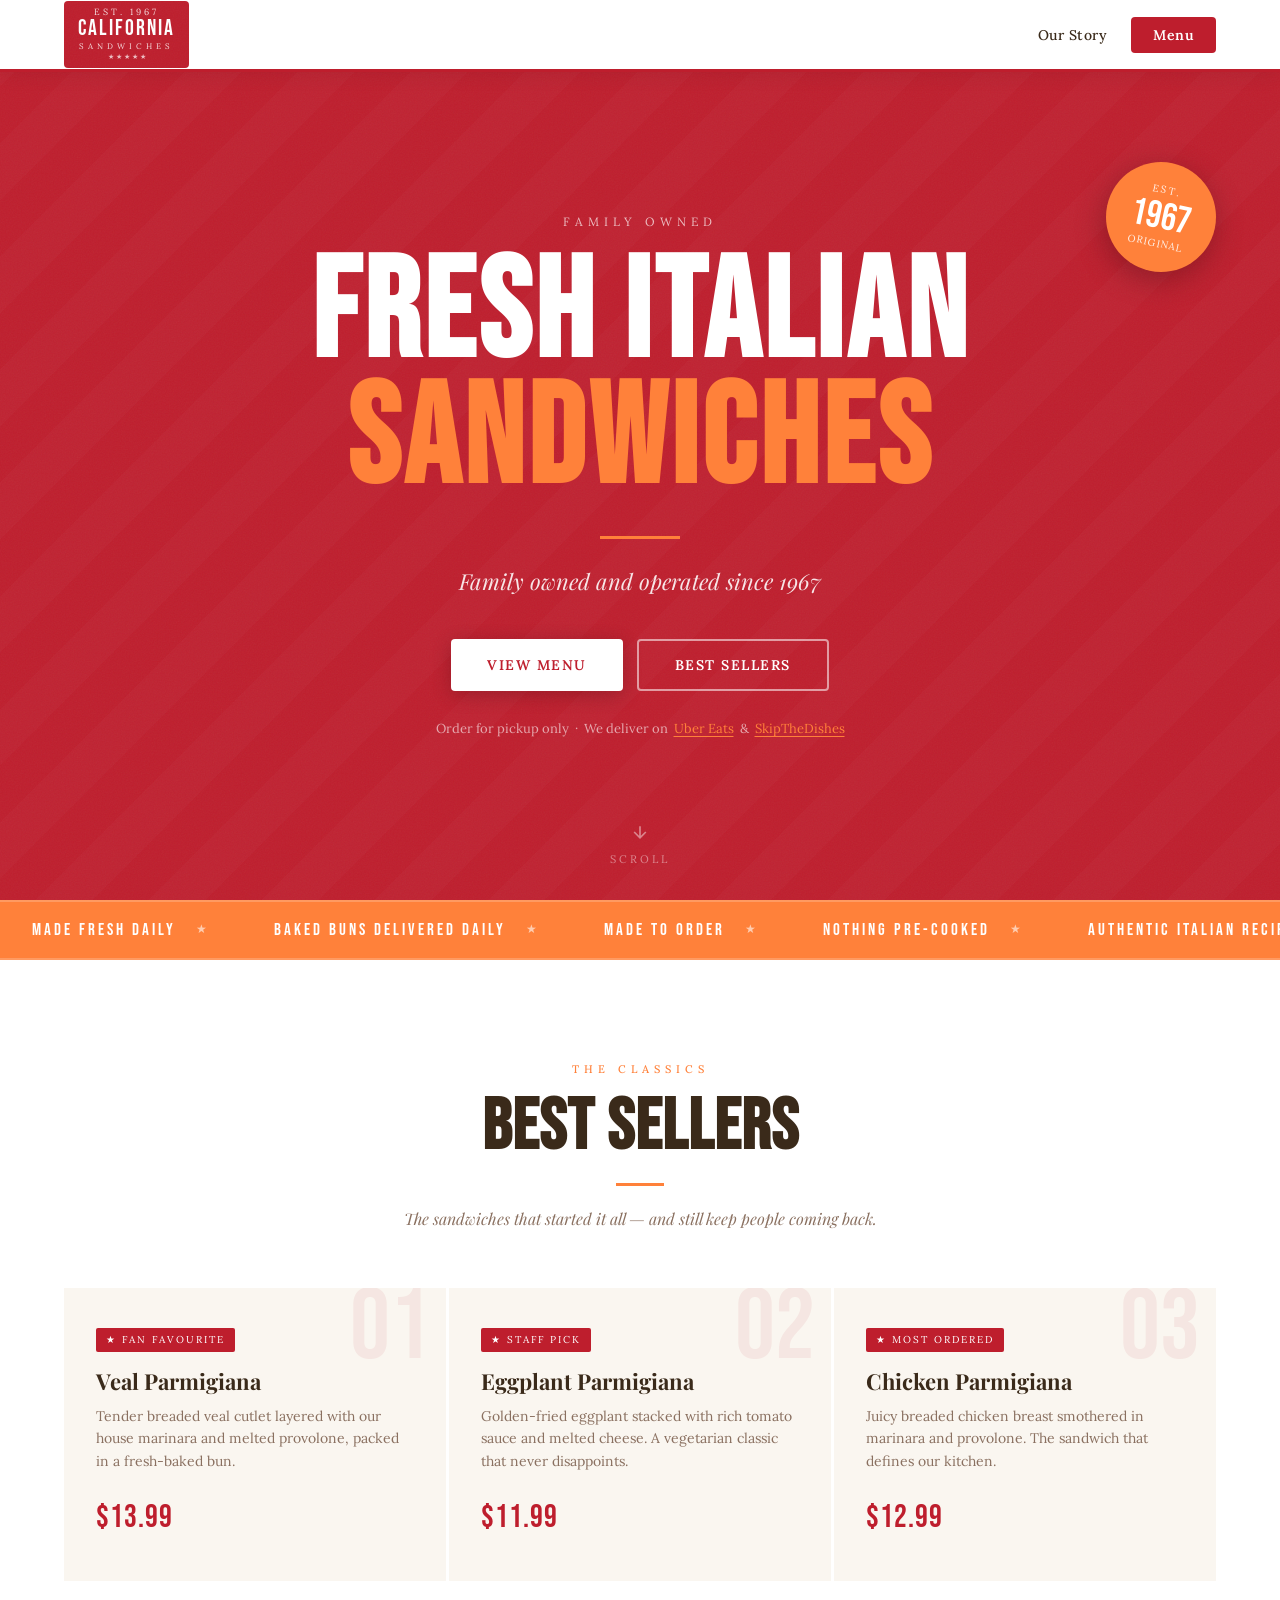
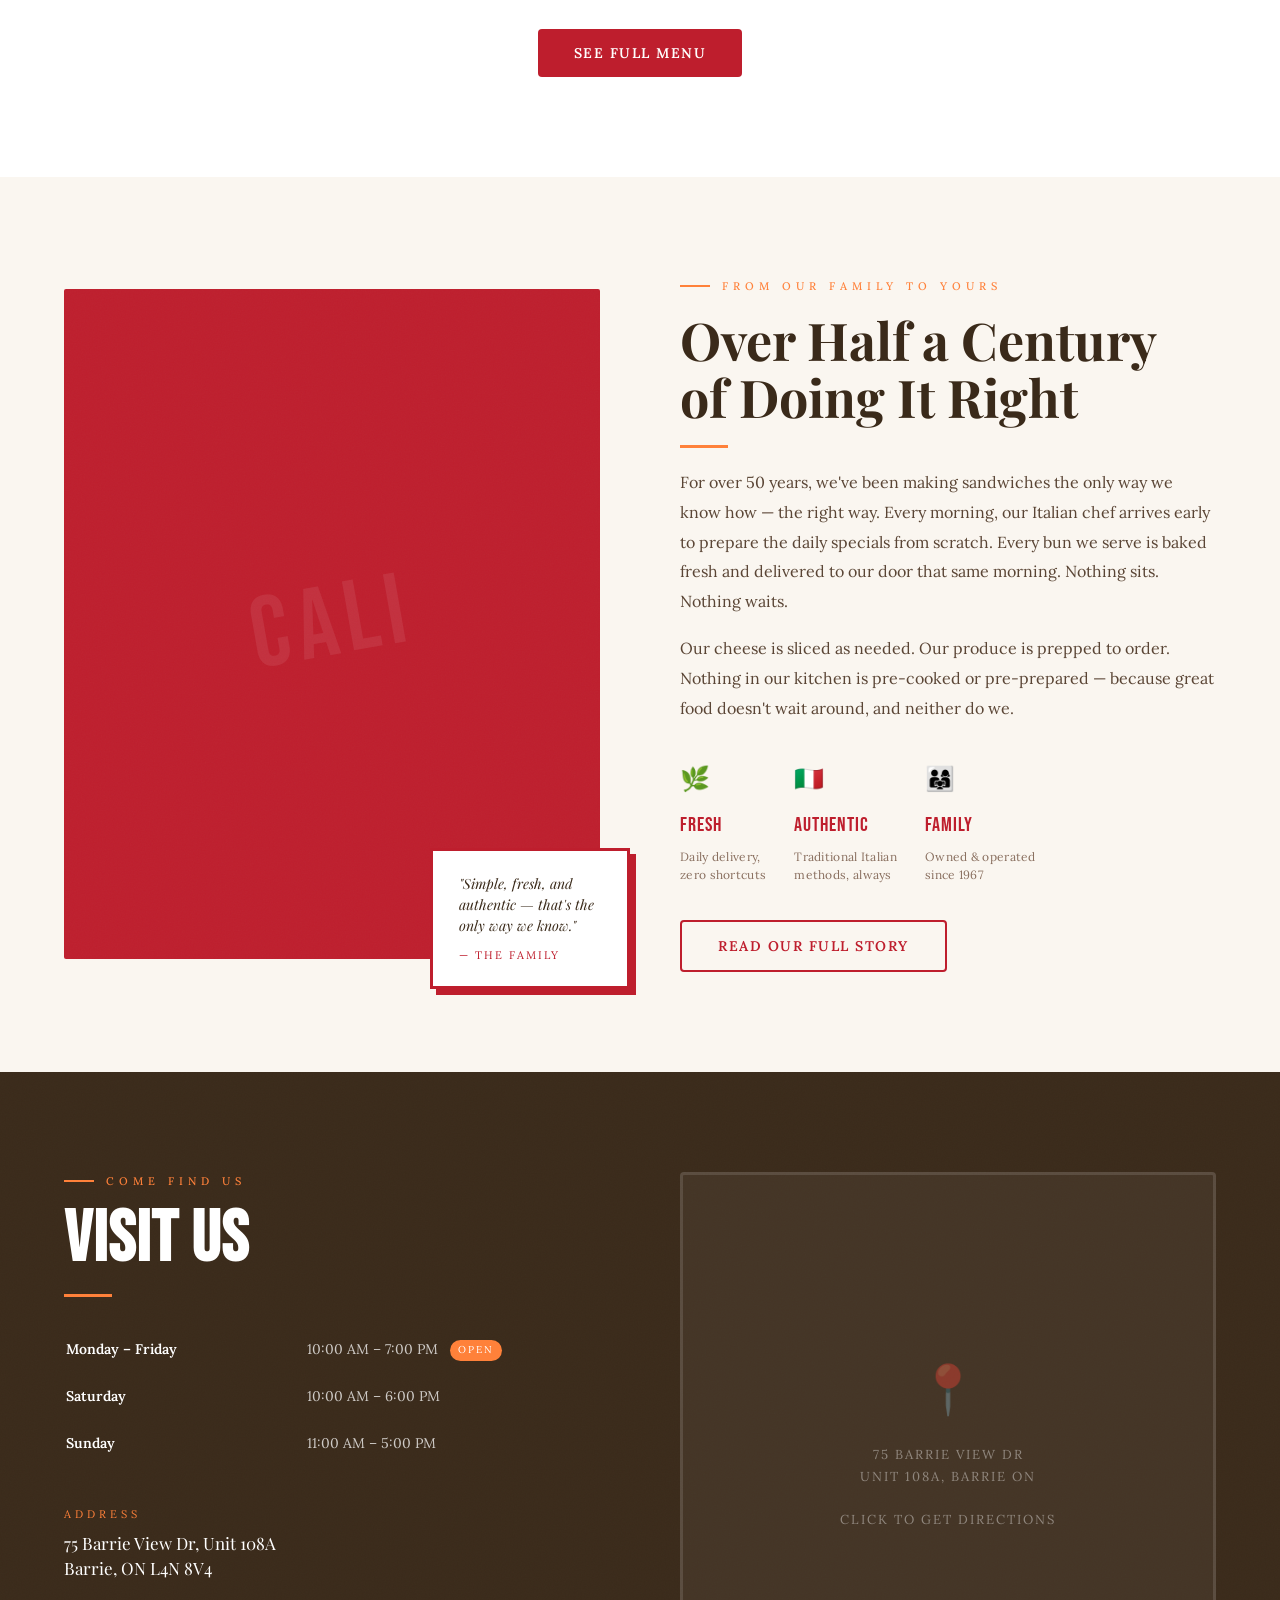
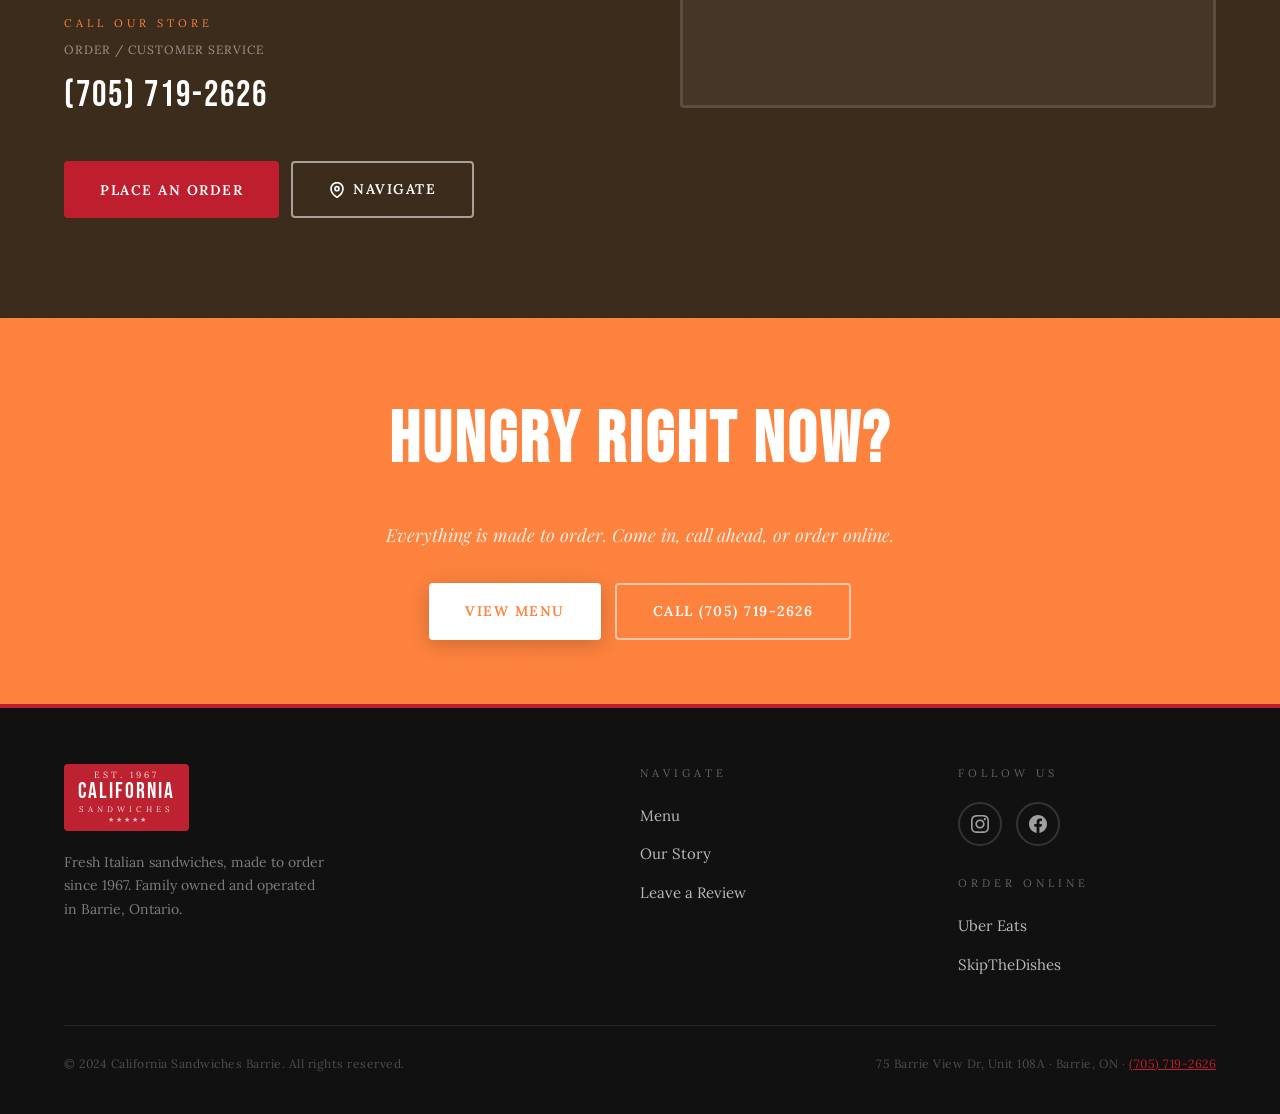
==== index.html @ 7ebd90ca "Add files via upload" ====
<!DOCTYPE html>
<html lang="en">
<head>
<meta charset="UTF-8">
<meta name="viewport" content="width=device-width, initial-scale=1.0">
<title>California Sandwiches — Est. 1967</title>
<link rel="preconnect" href="https://fonts.googleapis.com">
<link rel="preconnect" href="https://fonts.gstatic.com" crossorigin>
<link href="https://fonts.googleapis.com/css2?family=Bebas+Neue&family=Playfair+Display:ital,wght@0,400;0,700;0,900;1,400;1,700&family=Lora:ital,wght@0,400;0,500;1,400&display=swap" rel="stylesheet">
<style>
  /* ── RESET & BASE ── */
  *, *::before, *::after { box-sizing: border-box; margin: 0; padding: 0; }
  html { scroll-behavior: smooth; font-size: 16px; }

  /* ── DESIGN TOKENS ── */
  :root {
    --red:     #BE1E2D;
    --red-dk:  #8f1520;
    --red-lt:  #d42233;
    --orange:  #FF813A;
    --cream:   #FAF6F0;
    --tan:     #EDE5D8;
    --brown:   #3a2a1a;
    --white:   #FFFFFF;
    --black:   #111111;

    --font-display: 'Bebas Neue', sans-serif;
    --font-serif:   'Playfair Display', Georgia, serif;
    --font-body:    'Lora', Georgia, serif;

    --nav-h: 72px;
    --max-w: 1200px;
    --radius: 4px;
    --transition: 0.25s ease;

    /* noise texture via SVG */
    --noise: url("data:image/svg+xml,%3Csvg xmlns='http://www.w3.org/2000/svg' width='300' height='300'%3E%3Cfilter id='n'%3E%3CfeTurbulence type='fractalNoise' baseFrequency='0.75' numOctaves='4' stitchTiles='stitch'/%3E%3C/filter%3E%3Crect width='300' height='300' filter='url(%23n)' opacity='0.055'/%3E%3C/svg%3E");
  }

  body {
    background: var(--cream);
    color: var(--brown);
    font-family: var(--font-body);
    line-height: 1.65;
    overflow-x: hidden;
  }

  /* ── PAGES ── */
  .page { display: none; animation: fadeIn 0.4s ease; }
  .page.active { display: block; }
  @keyframes fadeIn { from { opacity: 0; transform: translateY(8px); } to { opacity: 1; transform: none; } }

  /* ── UTILITY ── */
  .container { max-width: var(--max-w); margin: 0 auto; padding: 0 24px; }
  .sr-only { position: absolute; width: 1px; height: 1px; overflow: hidden; clip: rect(0,0,0,0); white-space: nowrap; }

  /* ─────────────────────────────────────────
     NAVIGATION
  ───────────────────────────────────────── */
  nav {
    position: fixed; top: 0; left: 0; right: 0; z-index: 100;
    height: var(--nav-h);
    background: var(--white);
    border-bottom: 3px solid var(--red);
    display: flex; align-items: center;
    box-shadow: 0 2px 20px rgba(0,0,0,0.08);
  }
  nav .container { display: flex; align-items: center; justify-content: space-between; width: 100%; }

  .nav-logo {
    cursor: pointer;
    display: flex; align-items: center; gap: 0;
    text-decoration: none;
  }
  .logo-badge {
    background: var(--red);
    color: var(--white);
    padding: 6px 14px 8px;
    display: flex; flex-direction: column; align-items: center; line-height: 1;
    border-radius: var(--radius);
    position: relative;
    overflow: hidden;
  }
  .logo-badge::before {
    content: '';
    position: absolute; inset: 0;
    background: var(--noise);
    pointer-events: none;
  }
  .logo-est {
    font-family: var(--font-body);
    font-size: 9px; letter-spacing: 3px; text-transform: uppercase;
    opacity: 0.85; margin-bottom: 2px;
  }
  .logo-name {
    font-family: var(--font-display);
    font-size: 22px; letter-spacing: 2px;
    line-height: 1;
  }
  .logo-sub {
    font-family: var(--font-body);
    font-size: 8px; letter-spacing: 4px; text-transform: uppercase;
    opacity: 0.85; margin-top: 2px;
  }
  .logo-stars {
    display: flex; gap: 3px; margin-top: 3px; opacity: 0.7;
    font-size: 7px;
  }

  .nav-links { display: flex; align-items: center; gap: 8px; }
  .nav-link {
    font-family: var(--font-body);
    font-size: 14px; letter-spacing: 0.5px;
    color: var(--brown); text-decoration: none;
    padding: 8px 16px; border-radius: var(--radius);
    transition: color var(--transition), background var(--transition);
    cursor: pointer; background: none; border: none; font-weight: 500;
  }
  .nav-link:hover { color: var(--red); background: rgba(190,30,45,0.06); }
  .nav-cta {
    background: var(--red); color: var(--white) !important;
    font-weight: 600; padding: 9px 22px;
    border-radius: var(--radius);
    transition: background var(--transition), transform var(--transition);
  }
  .nav-cta:hover { background: var(--red-lt) !important; transform: translateY(-1px); color: var(--white) !important; }

  /* hamburger */
  .nav-burger {
    display: none; flex-direction: column; gap: 5px; cursor: pointer;
    background: none; border: none; padding: 8px;
  }
  .nav-burger span { width: 24px; height: 2px; background: var(--brown); border-radius: 2px; transition: all 0.25s; display: block; }
  .nav-mobile {
    display: none; position: fixed; top: var(--nav-h); left: 0; right: 0; z-index: 99;
    background: var(--white); border-bottom: 3px solid var(--red);
    padding: 20px 24px; flex-direction: column; gap: 4px;
    box-shadow: 0 8px 24px rgba(0,0,0,0.1);
  }
  .nav-mobile.open { display: flex; }
  .nav-mobile .nav-link { display: block; padding: 12px 16px; }

  /* ─────────────────────────────────────────
     HERO
  ───────────────────────────────────────── */
  .hero {
    min-height: 100vh;
    background: var(--red);
    display: flex; flex-direction: column; justify-content: center; align-items: center;
    text-align: center;
    padding: calc(var(--nav-h) + 60px) 24px 80px;
    position: relative; overflow: hidden;
  }
  .hero::before {
    content: '';
    position: absolute; inset: 0;
    background: var(--noise);
    pointer-events: none;
  }
  /* diagonal stripe texture */
  .hero::after {
    content: '';
    position: absolute; inset: 0;
    background-image: repeating-linear-gradient(
      -45deg,
      transparent,
      transparent 40px,
      rgba(255,255,255,0.02) 40px,
      rgba(255,255,255,0.02) 80px
    );
    pointer-events: none;
  }

  .hero-eyebrow {
    display: flex; align-items: center; gap: 12px;
    font-family: var(--font-body);
    font-size: 12px; letter-spacing: 5px; text-transform: uppercase;
    color: rgba(255,255,255,0.7);
    margin-bottom: 20px; position: relative; z-index: 1;
  }
  .hero-eyebrow::before, .hero-eyebrow::after {
    content: ''; flex: 1; max-width: 60px; height: 1px;
    background: rgba(255,255,255,0.35);
  }

  .hero-title {
    font-family: var(--font-display);
    font-size: clamp(64px, 12vw, 140px);
    line-height: 0.9;
    color: var(--white);
    letter-spacing: 4px;
    text-transform: uppercase;
    position: relative; z-index: 1;
    margin-bottom: 8px;
  }
  .hero-title span { color: var(--orange); }

  .hero-rule {
    width: 80px; height: 3px;
    background: var(--orange);
    margin: 24px auto;
    position: relative; z-index: 1;
  }

  .hero-subtitle {
    font-family: var(--font-serif);
    font-size: clamp(16px, 2.5vw, 22px);
    color: rgba(255,255,255,0.88);
    font-style: italic;
    position: relative; z-index: 1;
    max-width: 480px; margin: 0 auto 40px;
  }

  .hero-btns {
    display: flex; gap: 14px; flex-wrap: wrap; justify-content: center;
    position: relative; z-index: 1; margin-bottom: 28px;
  }
  .btn {
    display: inline-flex; align-items: center; justify-content: center; gap: 8px;
    font-family: var(--font-body); font-weight: 600;
    font-size: 14px; letter-spacing: 1.5px; text-transform: uppercase;
    text-decoration: none; cursor: pointer; border: none;
    padding: 15px 36px; border-radius: var(--radius);
    transition: all var(--transition);
  }
  .btn-primary {
    background: var(--white); color: var(--red);
    box-shadow: 0 4px 20px rgba(0,0,0,0.2);
  }
  .btn-primary:hover { background: var(--orange); color: var(--white); transform: translateY(-2px); box-shadow: 0 8px 28px rgba(0,0,0,0.25); }
  .btn-secondary {
    background: transparent; color: var(--white);
    border: 2px solid rgba(255,255,255,0.55);
  }
  .btn-secondary:hover { border-color: var(--white); background: rgba(255,255,255,0.1); transform: translateY(-2px); }
  .btn-red { background: var(--red); color: var(--white); }
  .btn-red:hover { background: var(--red-lt); transform: translateY(-2px); box-shadow: 0 6px 20px rgba(190,30,45,0.3); }
  .btn-outline-red { background: transparent; color: var(--red); border: 2px solid var(--red); }
  .btn-outline-red:hover { background: var(--red); color: var(--white); transform: translateY(-2px); }
  .btn-orange { background: var(--orange); color: var(--white); }
  .btn-orange:hover { background: #e06c2a; transform: translateY(-2px); box-shadow: 0 6px 20px rgba(255,129,58,0.35); }

  .hero-order-note {
    position: relative; z-index: 1;
    font-family: var(--font-body);
    font-size: 13px; color: rgba(255,255,255,0.6);
    line-height: 1.6;
  }
  .hero-order-note a {
    color: var(--orange); text-decoration: underline; text-underline-offset: 3px;
    transition: color var(--transition);
  }
  .hero-order-note a:hover { color: #ffab75; }

  /* hero badge */
  .hero-badge {
    position: absolute; right: 5%; top: 18%;
    width: 110px; height: 110px;
    background: var(--orange);
    border-radius: 50%;
    display: flex; flex-direction: column; align-items: center; justify-content: center;
    color: var(--white); text-align: center;
    transform: rotate(12deg);
    box-shadow: 0 8px 30px rgba(0,0,0,0.25);
    z-index: 1;
  }
  .hero-badge-top { font-size: 10px; letter-spacing: 2px; text-transform: uppercase; opacity: 0.9; font-family: var(--font-body); }
  .hero-badge-num { font-family: var(--font-display); font-size: 38px; line-height: 1; }
  .hero-badge-bot { font-size: 10px; letter-spacing: 1px; text-transform: uppercase; opacity: 0.9; font-family: var(--font-body); }

  /* scroll cue */
  .scroll-cue {
    position: absolute; bottom: 32px; left: 50%; transform: translateX(-50%);
    display: flex; flex-direction: column; align-items: center; gap: 8px;
    color: rgba(255,255,255,0.45); font-size: 11px; letter-spacing: 3px;
    text-transform: uppercase; font-family: var(--font-body); z-index: 1;
    animation: bounce 2s ease-in-out infinite;
  }
  .scroll-cue svg { width: 20px; height: 20px; }
  @keyframes bounce { 0%,100%{transform:translateX(-50%) translateY(0)} 50%{transform:translateX(-50%) translateY(6px)} }

  /* ─────────────────────────────────────────
     DIVIDER BANNER
  ───────────────────────────────────────── */
  .ticker {
    background: var(--orange);
    padding: 14px 0; overflow: hidden;
    border-top: 2px solid rgba(255,255,255,0.2);
    border-bottom: 2px solid rgba(255,255,255,0.2);
  }
  .ticker-inner {
    display: flex; gap: 0;
    white-space: nowrap;
    animation: scroll-ticker 24s linear infinite;
    width: max-content;
  }
  .ticker-item {
    font-family: var(--font-display);
    font-size: 17px; letter-spacing: 3px; text-transform: uppercase;
    color: var(--white); padding: 0 32px;
    display: flex; align-items: center; gap: 20px;
  }
  .ticker-item::after { content: '★'; opacity: 0.6; font-size: 12px; }
  @keyframes scroll-ticker {
    from { transform: translateX(0); }
    to { transform: translateX(-50%); }
  }

  /* ─────────────────────────────────────────
     STORY SECTION
  ───────────────────────────────────────── */
  .story {
    padding: 100px 0;
    background: var(--cream);
    position: relative;
  }
  .story-grid {
    display: grid; grid-template-columns: 1fr 1fr; gap: 80px;
    align-items: center;
  }
  .story-visual {
    position: relative;
  }
  .story-img-frame {
    aspect-ratio: 4/5;
    background: var(--red);
    border-radius: 2px;
    display: flex; align-items: center; justify-content: center;
    overflow: hidden;
    position: relative;
  }
  .story-img-frame::before {
    content: ''; position: absolute; inset: 0;
    background: var(--noise); pointer-events: none;
    opacity: 0.6;
  }
  .story-img-inner {
    font-family: var(--font-display);
    font-size: 100px; color: rgba(255,255,255,0.08);
    letter-spacing: 8px; transform: rotate(-10deg);
    user-select: none;
  }
  .story-quote-card {
    position: absolute; bottom: -30px; right: -30px;
    background: var(--white);
    border: 3px solid var(--red);
    padding: 22px 26px;
    max-width: 200px;
    box-shadow: 6px 6px 0 var(--red);
  }
  .story-quote-card p {
    font-family: var(--font-serif); font-style: italic;
    font-size: 14px; color: var(--brown); line-height: 1.5;
  }
  .story-quote-card cite {
    display: block; margin-top: 10px;
    font-family: var(--font-body); font-size: 11px;
    letter-spacing: 2px; text-transform: uppercase;
    color: var(--red); font-style: normal;
  }

  .section-label {
    font-family: var(--font-body);
    font-size: 11px; letter-spacing: 5px; text-transform: uppercase;
    color: var(--orange); font-weight: 500;
    display: flex; align-items: center; gap: 12px;
    margin-bottom: 16px;
  }
  .section-label::before {
    content: ''; width: 30px; height: 2px; background: var(--orange);
  }
  .section-title {
    font-family: var(--font-display);
    font-size: clamp(40px, 6vw, 72px);
    line-height: 0.95; color: var(--brown);
    letter-spacing: 1px; text-transform: uppercase;
    margin-bottom: 8px;
  }
  .section-title-serif {
    font-family: var(--font-serif);
    font-size: clamp(32px, 4.5vw, 52px);
    line-height: 1.1; color: var(--brown);
    font-weight: 700; margin-bottom: 8px;
  }
  .section-rule {
    width: 48px; height: 3px; background: var(--orange);
    margin: 20px 0;
  }
  .story-text p {
    font-size: 16px; color: #5a4535; line-height: 1.85;
    margin-bottom: 18px;
  }
  .story-pillars {
    display: flex; gap: 28px; margin-top: 36px; flex-wrap: wrap;
  }
  .story-pillar {
    display: flex; flex-direction: column; gap: 6px;
  }
  .pillar-icon {
    font-size: 24px; margin-bottom: 4px;
  }
  .pillar-label {
    font-family: var(--font-display);
    font-size: 20px; letter-spacing: 1px; color: var(--red);
    text-transform: uppercase;
  }
  .pillar-desc {
    font-family: var(--font-body);
    font-size: 12px; color: #8a7060; letter-spacing: 0.3px;
    line-height: 1.5;
  }

  /* ─────────────────────────────────────────
     VISIT SECTION
  ───────────────────────────────────────── */
  .visit {
    background: var(--brown);
    padding: 100px 0;
    position: relative; overflow: hidden;
  }
  .visit::before {
    content: ''; position: absolute; inset: 0;
    background: var(--noise); pointer-events: none; opacity: 0.4;
  }
  .visit-grid {
    display: grid; grid-template-columns: 1fr 1fr; gap: 80px;
    align-items: start; position: relative;
  }
  .visit .section-label { color: var(--orange); }
  .visit .section-title { color: var(--white); }
  .visit .section-rule { background: var(--orange); }

  .hours-table { margin-top: 28px; width: 100%; }
  .hours-table tr { border-bottom: 1px solid rgba(255,255,255,0.08); }
  .hours-table tr:last-child { border: none; }
  .hours-table td {
    padding: 11px 0;
    font-family: var(--font-body); font-size: 14px; color: rgba(255,255,255,0.75);
  }
  .hours-table td:first-child { font-weight: 600; color: var(--white); width: 45%; }
  .hours-badge {
    display: inline-block;
    background: var(--orange); color: var(--white);
    font-size: 10px; letter-spacing: 2px; text-transform: uppercase;
    padding: 2px 8px; border-radius: 20px;
    font-family: var(--font-body); vertical-align: middle; margin-left: 8px;
  }

  .visit-info { margin-top: 36px; }
  .info-block { margin-bottom: 32px; }
  .info-block-label {
    font-family: var(--font-body); font-size: 11px; letter-spacing: 4px;
    text-transform: uppercase; color: var(--orange); margin-bottom: 8px;
  }
  .info-block-value {
    font-family: var(--font-serif); font-size: 17px; color: var(--white);
    line-height: 1.5;
  }
  .info-block-value a {
    color: var(--white); text-decoration: none;
    transition: color var(--transition);
  }
  .info-block-value a:hover { color: var(--orange); }
  .info-block-note {
    font-size: 12px; color: rgba(255,255,255,0.5); margin-top: 4px;
    font-family: var(--font-body); letter-spacing: 1px; text-transform: uppercase;
  }
  .phone-big {
    font-family: var(--font-display); font-size: 36px;
    color: var(--white); letter-spacing: 2px; display: block;
    text-decoration: none; transition: color var(--transition);
    margin-top: 6px;
  }
  .phone-big:hover { color: var(--orange); }

  .visit-btns { display: flex; gap: 12px; flex-wrap: wrap; margin-top: 36px; }

  .map-placeholder {
    border-radius: 4px; overflow: hidden;
    border: 3px solid rgba(255,255,255,0.12);
    aspect-ratio: 1;
    background: rgba(255,255,255,0.05);
    display: flex; align-items: center; justify-content: center;
    flex-direction: column; gap: 16px;
    cursor: pointer;
    transition: border-color var(--transition);
  }
  .map-placeholder:hover { border-color: var(--orange); }
  .map-pin-icon { font-size: 48px; opacity: 0.4; }
  .map-placeholder-text {
    font-family: var(--font-body); font-size: 13px;
    color: rgba(255,255,255,0.4); letter-spacing: 2px; text-transform: uppercase;
    text-align: center;
  }

  /* ─────────────────────────────────────────
     MENU PAGE
  ───────────────────────────────────────── */
  .page-hero {
    background: var(--red);
    padding: calc(var(--nav-h) + 60px) 0 60px;
    text-align: center;
    position: relative; overflow: hidden;
  }
  .page-hero::before { content: ''; position: absolute; inset: 0; background: var(--noise); pointer-events: none; }
  .page-hero .section-label { justify-content: center; margin-bottom: 12px; }
  .page-hero .section-label::before { display: none; }
  .page-hero h1 {
    font-family: var(--font-display);
    font-size: clamp(56px, 10vw, 110px);
    color: var(--white); letter-spacing: 4px; text-transform: uppercase;
    line-height: 0.9; position: relative; z-index: 1;
  }
  .page-hero p {
    font-family: var(--font-serif); font-style: italic;
    color: rgba(255,255,255,0.75); font-size: 18px;
    margin-top: 16px; position: relative; z-index: 1;
  }

  .menu-section { padding: 80px 0; }
  .menu-section:nth-child(even) { background: var(--tan); }

  .menu-cat-header {
    display: flex; align-items: center; gap: 20px; margin-bottom: 40px;
  }
  .menu-cat-title {
    font-family: var(--font-display);
    font-size: 48px; letter-spacing: 2px; text-transform: uppercase;
    color: var(--red); white-space: nowrap;
  }
  .menu-cat-rule { flex: 1; height: 2px; background: var(--tan); }
  .menu-section:nth-child(even) .menu-cat-rule { background: var(--cream); }

  .menu-grid { display: grid; grid-template-columns: repeat(auto-fill, minmax(320px, 1fr)); gap: 2px; }

  .menu-item {
    background: var(--white);
    padding: 22px 24px;
    border-left: 4px solid transparent;
    transition: border-color var(--transition), transform var(--transition);
    cursor: default;
  }
  .menu-section:nth-child(even) .menu-item { background: var(--white); }
  .menu-item:hover { border-left-color: var(--orange); transform: translateX(3px); }
  .menu-item-top { display: flex; justify-content: space-between; align-items: baseline; gap: 12px; margin-bottom: 6px; }
  .menu-item-name {
    font-family: var(--font-serif); font-weight: 700;
    font-size: 16px; color: var(--brown); line-height: 1.3;
  }
  .menu-item-price {
    font-family: var(--font-display); font-size: 22px;
    color: var(--red); white-space: nowrap; letter-spacing: 1px;
  }
  .menu-item-desc {
    font-family: var(--font-body); font-size: 13px;
    color: #8a7060; line-height: 1.55;
  }
  .menu-item-tag {
    display: inline-block; margin-top: 8px;
    background: rgba(190,30,45,0.08); color: var(--red);
    font-size: 10px; letter-spacing: 2px; text-transform: uppercase;
    padding: 3px 8px; border-radius: 2px;
    font-family: var(--font-body);
  }

  .menu-note {
    background: var(--red); color: var(--white);
    padding: 24px 32px; margin-top: 48px;
    display: flex; align-items: center; gap: 20px; border-radius: 4px;
    flex-wrap: wrap;
  }
  .menu-note p { font-family: var(--font-body); font-size: 14px; line-height: 1.5; flex: 1; }
  .menu-note strong { color: var(--orange); }

  /* ─────────────────────────────────────────
     OUR STORY PAGE
  ───────────────────────────────────────── */
  .story-page { padding: 80px 0 100px; }
  .story-page-grid { display: grid; grid-template-columns: 2fr 1fr; gap: 80px; align-items: start; }
  .story-page-body p {
    font-family: var(--font-body); font-size: 17px;
    color: #5a4535; line-height: 1.9; margin-bottom: 24px;
  }
  .story-page-body p:first-child::first-letter {
    font-family: var(--font-display);
    font-size: 72px; color: var(--red);
    float: left; line-height: 0.75; margin-right: 12px; margin-top: 12px;
  }
  .story-page-body blockquote {
    border-left: 4px solid var(--orange);
    padding: 20px 28px;
    margin: 32px 0;
    background: rgba(255,129,58,0.06);
    border-radius: 0 4px 4px 0;
  }
  .story-page-body blockquote p {
    font-family: var(--font-serif); font-style: italic;
    font-size: 20px; color: var(--brown); margin: 0;
  }
  .story-page-body blockquote p::first-letter { all: unset; }

  .story-sidebar { position: sticky; top: 100px; }
  .sidebar-card {
    background: var(--red); color: var(--white);
    padding: 32px; border-radius: 4px;
    margin-bottom: 20px;
    position: relative; overflow: hidden;
  }
  .sidebar-card::before { content: ''; position: absolute; inset: 0; background: var(--noise); pointer-events: none; }
  .sidebar-card h3 {
    font-family: var(--font-display); font-size: 32px;
    letter-spacing: 1px; text-transform: uppercase;
    margin-bottom: 12px; position: relative; z-index: 1;
  }
  .sidebar-card p {
    font-family: var(--font-body); font-size: 14px;
    line-height: 1.6; opacity: 0.85; position: relative; z-index: 1;
    margin-bottom: 20px;
  }
  .sidebar-stat {
    background: var(--white); border-radius: 4px;
    padding: 20px 24px; text-align: center;
    margin-bottom: 12px;
  }
  .stat-num {
    font-family: var(--font-display); font-size: 52px;
    color: var(--red); line-height: 1; display: block;
  }
  .stat-label {
    font-family: var(--font-body); font-size: 12px;
    letter-spacing: 2px; text-transform: uppercase;
    color: #8a7060; margin-top: 4px;
  }

  /* ─────────────────────────────────────────
     FOOTER
  ───────────────────────────────────────── */
  footer {
    background: var(--black);
    padding: 60px 0 40px;
    position: relative;
  }
  footer::before { content: ''; display: block; height: 4px; background: var(--red); margin-bottom: 0; position: absolute; top: 0; left: 0; right: 0; }

  .footer-grid {
    display: grid; grid-template-columns: 2fr 1fr 1fr;
    gap: 60px; margin-bottom: 48px;
  }
  .footer-brand .logo-badge { width: fit-content; }
  .footer-brand p {
    font-family: var(--font-body); font-size: 14px;
    color: rgba(255,255,255,0.45); line-height: 1.7;
    margin-top: 20px; max-width: 260px;
  }
  .footer-heading {
    font-family: var(--font-body); font-size: 11px;
    letter-spacing: 4px; text-transform: uppercase;
    color: rgba(255,255,255,0.35); margin-bottom: 20px;
  }
  .footer-links { list-style: none; display: flex; flex-direction: column; gap: 12px; }
  .footer-links li a, .footer-links li button {
    font-family: var(--font-body); font-size: 15px;
    color: rgba(255,255,255,0.7);
    text-decoration: none; cursor: pointer;
    background: none; border: none; padding: 0;
    transition: color var(--transition);
  }
  .footer-links li a:hover, .footer-links li button:hover { color: var(--orange); }

  .social-icons { display: flex; gap: 14px; margin-top: 4px; }
  .social-btn {
    width: 44px; height: 44px; border-radius: 50%;
    border: 2px solid rgba(255,255,255,0.15);
    display: flex; align-items: center; justify-content: center;
    cursor: pointer; transition: all var(--transition);
    background: none; text-decoration: none; color: rgba(255,255,255,0.6);
  }
  .social-btn:hover { border-color: var(--orange); color: var(--orange); transform: translateY(-3px); }
  .social-btn svg { width: 18px; height: 18px; fill: currentColor; }

  .footer-bottom {
    border-top: 1px solid rgba(255,255,255,0.08);
    padding-top: 28px;
    display: flex; justify-content: space-between; align-items: center;
    flex-wrap: wrap; gap: 12px;
  }
  .footer-bottom p {
    font-family: var(--font-body); font-size: 12px;
    color: rgba(255,255,255,0.25); letter-spacing: 0.5px;
  }
  .footer-bottom span { color: var(--red); }

  /* ─────────────────────────────────────────
     BEST SELLERS SECTION
  ───────────────────────────────────────── */
  .bestsellers {
    padding: 100px 0;
    background: var(--white);
  }
  .bestsellers-header { text-align: center; margin-bottom: 56px; }
  .bestsellers-header .section-label { justify-content: center; }
  .bestsellers-header .section-label::before { display: none; }
  .bestsellers-header .section-rule { margin: 20px auto; }
  .bestsellers-grid {
    display: grid; grid-template-columns: repeat(3, 1fr); gap: 3px;
  }
  .bs-card {
    background: var(--cream);
    padding: 36px 32px;
    position: relative; overflow: hidden;
    transition: transform var(--transition), box-shadow var(--transition);
    cursor: default;
  }
  .bs-card:hover { transform: translateY(-4px); box-shadow: 0 12px 40px rgba(0,0,0,0.1); z-index: 1; }
  .bs-num {
    font-family: var(--font-display);
    font-size: 100px; color: rgba(190,30,45,0.07);
    position: absolute; top: -10px; right: 16px;
    line-height: 1; pointer-events: none;
  }
  .bs-tag {
    background: var(--red); color: var(--white);
    font-size: 10px; letter-spacing: 2px; text-transform: uppercase;
    padding: 4px 10px; border-radius: 2px;
    font-family: var(--font-body); display: inline-block; margin-bottom: 16px;
  }
  .bs-name {
    font-family: var(--font-serif); font-weight: 700;
    font-size: 22px; color: var(--brown); line-height: 1.2; margin-bottom: 10px;
  }
  .bs-desc {
    font-family: var(--font-body); font-size: 14px;
    color: #8a7060; line-height: 1.6; margin-bottom: 20px;
  }
  .bs-price {
    font-family: var(--font-display); font-size: 32px;
    color: var(--red); letter-spacing: 1px;
  }

  /* ─────────────────────────────────────────
     CTA BAND
  ───────────────────────────────────────── */
  .cta-band {
    background: var(--orange);
    padding: 64px 0;
    text-align: center;
    position: relative; overflow: hidden;
  }
  .cta-band::before { content: ''; position: absolute; inset: 0; background: var(--noise); pointer-events: none; }
  .cta-band h2 {
    font-family: var(--font-display);
    font-size: clamp(36px, 6vw, 72px);
    color: var(--white); letter-spacing: 3px; text-transform: uppercase;
    position: relative; z-index: 1; margin-bottom: 20px;
  }
  .cta-band p {
    font-family: var(--font-serif); font-style: italic;
    font-size: 18px; color: rgba(255,255,255,0.85);
    margin-bottom: 32px; position: relative; z-index: 1;
  }
  .cta-band .btn { position: relative; z-index: 1; }

  /* ─────────────────────────────────────────
     RESPONSIVE
  ───────────────────────────────────────── */
  @media (max-width: 900px) {
    .story-grid, .visit-grid, .story-page-grid, .footer-grid { grid-template-columns: 1fr; gap: 48px; }
    .bestsellers-grid { grid-template-columns: 1fr 1fr; }
    .story-quote-card { right: -10px; bottom: -20px; }
    .hero-badge { display: none; }
    .footer-grid { grid-template-columns: 1fr 1fr; }
    .footer-brand { grid-column: 1 / -1; }
    .story-sidebar { position: static; }
  }
  @media (max-width: 640px) {
    .nav-links { display: none; }
    .nav-burger { display: flex; }
    .bestsellers-grid { grid-template-columns: 1fr; }
    .hero-btns { flex-direction: column; align-items: center; }
    .visit-btns { flex-direction: column; }
    .footer-grid { grid-template-columns: 1fr; }
    .menu-cat-title { font-size: 36px; }
    .menu-grid { grid-template-columns: 1fr; }
  }

  /* ─────────────────────────────────────────
     SCROLL REVEAL
  ───────────────────────────────────────── */
  .reveal {
    opacity: 0; transform: translateY(30px);
    transition: opacity 0.65s ease, transform 0.65s ease;
  }
  .reveal.visible { opacity: 1; transform: none; }
  .reveal-delay-1 { transition-delay: 0.1s; }
  .reveal-delay-2 { transition-delay: 0.2s; }
  .reveal-delay-3 { transition-delay: 0.3s; }
</style>
</head>
<body>

<!-- ─── NAV ──────────────────────────────────── -->
<nav>
  <div class="container">
    <a class="nav-logo" onclick="showPage('home')" href="#" aria-label="California Sandwiches Home">
      <div class="logo-badge">
        <span class="logo-est">Est. 1967</span>
        <span class="logo-name">CALIFORNIA</span>
        <span class="logo-sub">Sandwiches</span>
        <div class="logo-stars">★ ★ ★ ★ ★</div>
      </div>
    </a>
    <div class="nav-links">
      <button class="nav-link" onclick="showPage('story')">Our Story</button>
      <button class="nav-link nav-cta" onclick="showPage('menu')">Menu</button>
    </div>
    <button class="nav-burger" id="burger" aria-label="Open menu" onclick="toggleMobile()">
      <span></span><span></span><span></span>
    </button>
  </div>
</nav>
<div class="nav-mobile" id="navMobile">
  <button class="nav-link" onclick="showPage('story'); toggleMobile()">Our Story</button>
  <button class="nav-link nav-cta" onclick="showPage('menu'); toggleMobile()">Menu</button>
</div>

<!-- ══════════════════════════════════════════
     HOME PAGE
═══════════════════════════════════════════ -->
<div class="page active" id="page-home">

  <!-- HERO -->
  <section class="hero" id="home">
    <div class="hero-eyebrow">
      <span>Family Owned</span>
    </div>
    <h1 class="hero-title">Fresh Italian<br><span>Sandwiches</span></h1>
    <div class="hero-rule"></div>
    <p class="hero-subtitle">Family owned and operated since 1967</p>
    <div class="hero-btns">
      <button class="btn btn-primary" onclick="showPage('menu')">View Menu</button>
      <button class="btn btn-secondary" onclick="document.getElementById('bestsellers').scrollIntoView({behavior:'smooth'})">Best Sellers</button>
    </div>
    <p class="hero-order-note">
      Order for pickup only &nbsp;·&nbsp; We deliver on&nbsp;
      <a href="https://www.ubereats.com" target="_blank" rel="noopener">Uber Eats</a>
      &nbsp;&amp;&nbsp;
      <a href="https://www.skipthedishes.com" target="_blank" rel="noopener">SkipTheDishes</a>
    </p>
    <div class="hero-badge">
      <span class="hero-badge-top">Est.</span>
      <span class="hero-badge-num">1967</span>
      <span class="hero-badge-bot">Original</span>
    </div>
    <div class="scroll-cue">
      <svg viewBox="0 0 24 24" fill="none" stroke="currentColor" stroke-width="2"><path d="M12 5v14M5 12l7 7 7-7"/></svg>
      Scroll
    </div>
  </section>

  <!-- TICKER -->
  <div class="ticker" aria-hidden="true">
    <div class="ticker-inner">
      <span class="ticker-item">Made Fresh Daily</span>
      <span class="ticker-item">Baked Buns Delivered Daily</span>
      <span class="ticker-item">Made to Order</span>
      <span class="ticker-item">Nothing Pre-Cooked</span>
      <span class="ticker-item">Authentic Italian Recipes</span>
      <span class="ticker-item">Family Owned Since 1967</span>
      <!-- repeat for seamless loop -->
      <span class="ticker-item">Made Fresh Daily</span>
      <span class="ticker-item">Baked Buns Delivered Daily</span>
      <span class="ticker-item">Made to Order</span>
      <span class="ticker-item">Nothing Pre-Cooked</span>
      <span class="ticker-item">Authentic Italian Recipes</span>
      <span class="ticker-item">Family Owned Since 1967</span>
    </div>
  </div>

  <!-- BEST SELLERS -->
  <section class="bestsellers" id="bestsellers">
    <div class="container">
      <div class="bestsellers-header reveal">
        <div class="section-label">The Classics</div>
        <h2 class="section-title">Best Sellers</h2>
        <div class="section-rule"></div>
        <p style="font-family:var(--font-serif);font-style:italic;color:#8a7060;font-size:16px;max-width:500px;margin:0 auto;">The sandwiches that started it all — and still keep people coming back.</p>
      </div>
      <div class="bestsellers-grid">
        <div class="bs-card reveal">
          <div class="bs-num">01</div>
          <span class="bs-tag">★ Fan Favourite</span>
          <h3 class="bs-name">Veal Parmigiana</h3>
          <p class="bs-desc">Tender breaded veal cutlet layered with our house marinara and melted provolone, packed in a fresh-baked bun.</p>
          <span class="bs-price">$13.99</span>
        </div>
        <div class="bs-card reveal reveal-delay-1">
          <div class="bs-num">02</div>
          <span class="bs-tag">★ Staff Pick</span>
          <h3 class="bs-name">Eggplant Parmigiana</h3>
          <p class="bs-desc">Golden-fried eggplant stacked with rich tomato sauce and melted cheese. A vegetarian classic that never disappoints.</p>
          <span class="bs-price">$11.99</span>
        </div>
        <div class="bs-card reveal reveal-delay-2">
          <div class="bs-num">03</div>
          <span class="bs-tag">★ Most Ordered</span>
          <h3 class="bs-name">Chicken Parmigiana</h3>
          <p class="bs-desc">Juicy breaded chicken breast smothered in marinara and provolone. The sandwich that defines our kitchen.</p>
          <span class="bs-price">$12.99</span>
        </div>
      </div>
      <div style="text-align:center;margin-top:48px;">
        <button class="btn btn-red" onclick="showPage('menu')">See Full Menu</button>
      </div>
    </div>
  </section>

  <!-- STORY SECTION -->
  <section class="story" id="our-story">
    <div class="container">
      <div class="story-grid">
        <div class="story-visual reveal">
          <div class="story-img-frame">
            <div class="story-img-inner">CALI</div>
          </div>
          <div class="story-quote-card">
            <p>"Simple, fresh, and authentic — that's the only way we know."</p>
            <cite>— The Family</cite>
          </div>
        </div>
        <div class="story-text reveal reveal-delay-1">
          <div class="section-label">From Our Family to Yours</div>
          <h2 class="section-title-serif">Over Half a Century<br>of Doing It Right</h2>
          <div class="section-rule"></div>
          <p>For over 50 years, we've been making sandwiches the only way we know how — the right way. Every morning, our Italian chef arrives early to prepare the daily specials from scratch. Every bun we serve is baked fresh and delivered to our door that same morning. Nothing sits. Nothing waits.</p>
          <p>Our cheese is sliced as needed. Our produce is prepped to order. Nothing in our kitchen is pre-cooked or pre-prepared — because great food doesn't wait around, and neither do we.</p>
          <div class="story-pillars">
            <div class="story-pillar">
              <div class="pillar-icon">🌿</div>
              <div class="pillar-label">Fresh</div>
              <div class="pillar-desc">Daily delivery,<br>zero shortcuts</div>
            </div>
            <div class="story-pillar">
              <div class="pillar-icon">🇮🇹</div>
              <div class="pillar-label">Authentic</div>
              <div class="pillar-desc">Traditional Italian<br>methods, always</div>
            </div>
            <div class="story-pillar">
              <div class="pillar-icon">👨‍👩‍👧</div>
              <div class="pillar-label">Family</div>
              <div class="pillar-desc">Owned &amp; operated<br>since 1967</div>
            </div>
          </div>
          <div style="margin-top:36px;">
            <button class="btn btn-outline-red" onclick="showPage('story')">Read Our Full Story</button>
          </div>
        </div>
      </div>
    </div>
  </section>

  <!-- VISIT SECTION -->
  <section class="visit">
    <div class="container">
      <div class="visit-grid">
        <div class="reveal">
          <div class="section-label">Come Find Us</div>
          <h2 class="section-title">Visit Us</h2>
          <div class="section-rule"></div>

          <table class="hours-table">
            <tbody>
              <tr>
                <td>Monday – Friday</td>
                <td>10:00 AM – 7:00 PM <span class="hours-badge">Open</span></td>
              </tr>
              <tr>
                <td>Saturday</td>
                <td>10:00 AM – 6:00 PM</td>
              </tr>
              <tr>
                <td>Sunday</td>
                <td>11:00 AM – 5:00 PM</td>
              </tr>
            </tbody>
          </table>

          <div class="visit-info">
            <div class="info-block">
              <div class="info-block-label">Address</div>
              <div class="info-block-value">
                75 Barrie View Dr, Unit 108A<br>Barrie, ON  L4N 8V4
              </div>
            </div>
            <div class="info-block">
              <div class="info-block-label">Call Our Store</div>
              <div class="info-block-note">Order / Customer Service</div>
              <a class="phone-big" href="tel:+17057192626">(705) 719-2626</a>
            </div>
          </div>

          <div class="visit-btns">
            <button class="btn btn-red" onclick="showPage('menu')">Place an Order</button>
            <a class="btn btn-secondary" href="https://www.google.com/maps/dir//California+Sandwiches+Barrie,+75+Barrie+View+Dr+Unit+108A,+Barrie,+ON+L4N+8V4,+Canada" target="_blank" rel="noopener">
              <svg width="16" height="16" viewBox="0 0 24 24" fill="none" stroke="currentColor" stroke-width="2.5"><path d="M21 10c0 7-9 13-9 13s-9-6-9-13a9 9 0 0 1 18 0z"/><circle cx="12" cy="10" r="3"/></svg>
              Navigate
            </a>
          </div>
        </div>

        <div class="reveal reveal-delay-1">
          <a href="https://www.google.com/maps/dir//California+Sandwiches+Barrie,+75+Barrie+View+Dr+Unit+108A,+Barrie,+ON+L4N+8V4,+Canada" target="_blank" rel="noopener" class="map-placeholder" style="text-decoration:none;display:flex;">
            <div class="map-pin-icon">📍</div>
            <div class="map-placeholder-text">75 Barrie View Dr<br>Unit 108A, Barrie ON<br><br>Click to get directions</div>
          </a>
        </div>
      </div>
    </div>
  </section>

  <!-- CTA BAND -->
  <div class="cta-band">
    <div class="container">
      <h2>Hungry Right Now?</h2>
      <p>Everything is made to order. Come in, call ahead, or order online.</p>
      <div style="display:flex;gap:14px;justify-content:center;flex-wrap:wrap;">
        <button class="btn btn-primary" onclick="showPage('menu')" style="background:var(--white);color:var(--orange);">View Menu</button>
        <a class="btn btn-secondary" href="tel:+17057192626">Call (705) 719-2626</a>
      </div>
    </div>
  </div>

</div><!-- end #page-home -->


<!-- ══════════════════════════════════════════
     MENU PAGE
═══════════════════════════════════════════ -->
<div class="page" id="page-menu">

  <div class="page-hero">
    <div class="container">
      <div class="section-label">Est. 1967 · Barrie, Ontario</div>
      <h1>Our Menu</h1>
      <p>Made fresh, made to order — every single time.</p>
    </div>
  </div>

  <!-- PARMIGIANA -->
  <div class="menu-section">
    <div class="container">
      <div class="menu-cat-header">
        <h2 class="menu-cat-title">Parmigiana</h2>
        <div class="menu-cat-rule"></div>
      </div>
      <div class="menu-grid">
        <div class="menu-item">
          <div class="menu-item-top">
            <span class="menu-item-name">Veal Parmigiana</span>
            <span class="menu-item-price">$13.99</span>
          </div>
          <p class="menu-item-desc">Breaded veal cutlet with house marinara and melted provolone on a fresh-baked bun.</p>
          <span class="menu-item-tag">★ Best Seller</span>
        </div>
        <div class="menu-item">
          <div class="menu-item-top">
            <span class="menu-item-name">Chicken Parmigiana</span>
            <span class="menu-item-price">$12.99</span>
          </div>
          <p class="menu-item-desc">Crispy breaded chicken breast, marinara sauce, provolone cheese, toasted bun.</p>
          <span class="menu-item-tag">★ Best Seller</span>
        </div>
        <div class="menu-item">
          <div class="menu-item-top">
            <span class="menu-item-name">Eggplant Parmigiana</span>
            <span class="menu-item-price">$11.99</span>
          </div>
          <p class="menu-item-desc">Golden-fried eggplant with rich tomato sauce and melted cheese. Classic vegetarian.</p>
          <span class="menu-item-tag">Vegetarian</span>
        </div>
        <div class="menu-item">
          <div class="menu-item-top">
            <span class="menu-item-name">Meatball Parmigiana</span>
            <span class="menu-item-price">$12.49</span>
          </div>
          <p class="menu-item-desc">House-made meatballs in marinara, smothered in provolone on a toasted bun.</p>
        </div>
        <div class="menu-item">
          <div class="menu-item-top">
            <span class="menu-item-name">Sausage Parmigiana</span>
            <span class="menu-item-price">$12.49</span>
          </div>
          <p class="menu-item-desc">Italian sausage with peppers &amp; onions, marinara, provolone on a fresh bun.</p>
        </div>
      </div>
    </div>
  </div>

  <!-- SPECIALTY -->
  <div class="menu-section">
    <div class="container">
      <div class="menu-cat-header">
        <h2 class="menu-cat-title">Specialty</h2>
        <div class="menu-cat-rule"></div>
      </div>
      <div class="menu-grid">
        <div class="menu-item">
          <div class="menu-item-top">
            <span class="menu-item-name">Veal &amp; Eggplant</span>
            <span class="menu-item-price">$14.99</span>
          </div>
          <p class="menu-item-desc">A generous combo of breaded veal and golden eggplant, marinara, provolone.</p>
        </div>
        <div class="menu-item">
          <div class="menu-item-top">
            <span class="menu-item-name">Chicken &amp; Mushroom</span>
            <span class="menu-item-price">$13.49</span>
          </div>
          <p class="menu-item-desc">Breaded chicken breast with sautéed mushrooms, garlic butter, and provolone.</p>
        </div>
        <div class="menu-item">
          <div class="menu-item-top">
            <span class="menu-item-name">Italian Combo</span>
            <span class="menu-item-price">$14.49</span>
          </div>
          <p class="menu-item-desc">Sausage, veal, and peppers all layered with marinara and provolone. The full experience.</p>
          <span class="menu-item-tag">House Special</span>
        </div>
        <div class="menu-item">
          <div class="menu-item-top">
            <span class="menu-item-name">Mushroom &amp; Cheese</span>
            <span class="menu-item-price">$10.99</span>
          </div>
          <p class="menu-item-desc">Sautéed mushrooms, garlic, and fresh provolone on a toasted bun. Simple &amp; perfect.</p>
          <span class="menu-item-tag">Vegetarian</span>
        </div>
      </div>
    </div>
  </div>

  <!-- SIDES & DRINKS -->
  <div class="menu-section">
    <div class="container">
      <div class="menu-cat-header">
        <h2 class="menu-cat-title">Sides &amp; Drinks</h2>
        <div class="menu-cat-rule"></div>
      </div>
      <div class="menu-grid">
        <div class="menu-item">
          <div class="menu-item-top">
            <span class="menu-item-name">French Fries</span>
            <span class="menu-item-price">$4.99</span>
          </div>
          <p class="menu-item-desc">Golden, crispy fries lightly salted. Perfect alongside any sandwich.</p>
        </div>
        <div class="menu-item">
          <div class="menu-item-top">
            <span class="menu-item-name">Onion Rings</span>
            <span class="menu-item-price">$5.49</span>
          </div>
          <p class="menu-item-desc">Thick-cut, battered and golden. A crowd favourite.</p>
        </div>
        <div class="menu-item">
          <div class="menu-item-top">
            <span class="menu-item-name">Can of Pop</span>
            <span class="menu-item-price">$2.25</span>
          </div>
          <p class="menu-item-desc">Coke, Diet Coke, Sprite, Canada Dry, or Orange Crush.</p>
        </div>
        <div class="menu-item">
          <div class="menu-item-top">
            <span class="menu-item-name">Bottled Water</span>
            <span class="menu-item-price">$1.75</span>
          </div>
          <p class="menu-item-desc">Ice-cold 500ml water bottle.</p>
        </div>
      </div>

      <div class="menu-note">
        <p><strong>Prices shown are estimates</strong> and may vary. All sandwiches are made fresh to order. Pickup only at our Barrie location — or order delivery through <strong>Uber Eats</strong> &amp; <strong>SkipTheDishes</strong>.</p>
        <a class="btn btn-secondary" href="tel:+17057192626" style="white-space:nowrap;">Call to Order</a>
      </div>
    </div>
  </div>

</div><!-- end #page-menu -->


<!-- ══════════════════════════════════════════
     OUR STORY PAGE
═══════════════════════════════════════════ -->
<div class="page" id="page-story">

  <div class="page-hero">
    <div class="container">
      <div class="section-label">Est. 1967 · Our History</div>
      <h1>Our Story</h1>
      <p>Over 50 years of fresh, authentic Italian sandwiches.</p>
    </div>
  </div>

  <div class="story-page">
    <div class="container">
      <div class="story-page-grid">
        <div class="story-page-body">
          <div class="section-label">From Our Family to Yours</div>
          <h2 class="section-title-serif" style="margin-bottom:8px;">Half a Century<br>of the Right Way</h2>
          <div class="section-rule"></div>

          <p>California Sandwiches has been serving the community for over 50 years, and in that time, very little about the way we do things has changed. That's not stubbornness — that's pride. Our traditional methods of food preparation have stood the test of time because they work, because they produce something real, and because our guests deserve nothing less.</p>

          <blockquote>
            <p>"We believe in doing things the right way — simple, fresh, and authentic. That's what 1967 taught us, and it's what we carry forward every single day."</p>
          </blockquote>

          <p>Every morning, before the first customer walks through our door, our Italian chef is already in the kitchen preparing the day's specials from scratch. No shortcuts. No compromises. The sauces, the fillings, the flavours — built from the ground up, every day, the same way they always have been.</p>

          <p>Our buns are baked fresh at a local bakery and delivered to us daily. They arrive warm, soft, and ready — because a great sandwich starts with great bread, and great bread doesn't sit on a shelf for three days. We insist on this. We always have.</p>

          <p>Our cheese is sliced and portioned as each order comes in. Our produce is prepared on demand. Nothing in our kitchen is pre-cooked, pre-packaged, or pre-prepared — because the moment you start cutting corners, you start losing what makes the food worth eating in the first place.</p>

          <p>We are a family business in the truest sense of the word. The values that opened our doors in 1967 are the values that keep them open today: quality you can taste, honesty you can trust, and a sandwich you'll think about long after the last bite.</p>

          <p>Thank you for being part of our story. We look forward to feeding you for the next 50 years.</p>

          <div style="margin-top:40px;display:flex;gap:14px;flex-wrap:wrap;">
            <button class="btn btn-red" onclick="showPage('menu')">View Our Menu</button>
            <a class="btn btn-outline-red" href="https://g.page/r/Ca1iForN1A/review" target="_blank" rel="noopener">Leave a Review</a>
          </div>
        </div>

        <div class="story-sidebar">
          <div class="sidebar-card">
            <h3>Est. 1967</h3>
            <p>We've been making authentic Italian sandwiches in Canada for over half a century — and we're not stopping now.</p>
            <button class="btn btn-primary" onclick="showPage('menu')" style="background:var(--white);color:var(--red);width:100%;">Order Now</button>
          </div>

          <div class="sidebar-stat">
            <span class="stat-num">50+</span>
            <div class="stat-label">Years in Business</div>
          </div>
          <div class="sidebar-stat">
            <span class="stat-num">100%</span>
            <div class="stat-label">Made to Order</div>
          </div>
          <div class="sidebar-stat">
            <span class="stat-num">0</span>
            <div class="stat-label">Pre-cooked items</div>
          </div>

          <div style="background:var(--tan);padding:24px;border-radius:4px;margin-top:12px;">
            <div style="font-family:var(--font-body);font-size:11px;letter-spacing:3px;text-transform:uppercase;color:var(--orange);margin-bottom:12px;">Visit Us</div>
            <p style="font-family:var(--font-body);font-size:14px;color:var(--brown);line-height:1.6;margin-bottom:12px;">75 Barrie View Dr, Unit 108A<br>Barrie, ON  L4N 8V4</p>
            <a href="tel:+17057192626" style="font-family:var(--font-display);font-size:24px;color:var(--red);text-decoration:none;display:block;margin-bottom:12px;">(705) 719-2626</a>
            <a href="https://www.google.com/maps/dir//California+Sandwiches+Barrie,+75+Barrie+View+Dr+Unit+108A,+Barrie,+ON+L4N+8V4,+Canada" target="_blank" rel="noopener" class="btn btn-outline-red" style="width:100%;text-align:center;display:flex;justify-content:center;">Get Directions</a>
          </div>
        </div>
      </div>
    </div>
  </div>

</div><!-- end #page-story -->


<!-- ─── FOOTER (shared across all pages) ─── -->
<footer>
  <div class="container">
    <div class="footer-grid">
      <div class="footer-brand">
        <div class="logo-badge" style="width:fit-content;">
          <span class="logo-est">Est. 1967</span>
          <span class="logo-name">CALIFORNIA</span>
          <span class="logo-sub">Sandwiches</span>
          <div class="logo-stars">★ ★ ★ ★ ★</div>
        </div>
        <p>Fresh Italian sandwiches, made to order since 1967. Family owned and operated in Barrie, Ontario.</p>
      </div>
      <div>
        <div class="footer-heading">Navigate</div>
        <ul class="footer-links">
          <li><button onclick="showPage('menu')">Menu</button></li>
          <li><button onclick="showPage('story')">Our Story</button></li>
          <li><a href="https://g.page/r/Ca1iForN1A/review" target="_blank" rel="noopener">Leave a Review</a></li>
        </ul>
      </div>
      <div>
        <div class="footer-heading">Follow Us</div>
        <div class="social-icons">
          <a class="social-btn" href="https://instagram.com" target="_blank" rel="noopener" aria-label="Instagram">
            <svg viewBox="0 0 24 24" xmlns="http://www.w3.org/2000/svg"><path d="M12 2.163c3.204 0 3.584.012 4.85.07 3.252.148 4.771 1.691 4.919 4.919.058 1.265.069 1.645.069 4.849 0 3.205-.012 3.584-.069 4.849-.149 3.225-1.664 4.771-4.919 4.919-1.266.058-1.644.07-4.85.07-3.204 0-3.584-.012-4.849-.07-3.26-.149-4.771-1.699-4.919-4.92-.058-1.265-.07-1.644-.07-4.849 0-3.204.013-3.583.07-4.849.149-3.227 1.664-4.771 4.919-4.919 1.266-.057 1.645-.069 4.849-.069zm0-2.163c-3.259 0-3.667.014-4.947.072-4.358.2-6.78 2.618-6.98 6.98-.059 1.281-.073 1.689-.073 4.948 0 3.259.014 3.668.072 4.948.2 4.358 2.618 6.78 6.98 6.98 1.281.058 1.689.072 4.948.072 3.259 0 3.668-.014 4.948-.072 4.354-.2 6.782-2.618 6.979-6.98.059-1.28.073-1.689.073-4.948 0-3.259-.014-3.667-.072-4.947-.196-4.354-2.617-6.78-6.979-6.98-1.281-.059-1.69-.073-4.949-.073zm0 5.838c-3.403 0-6.162 2.759-6.162 6.162s2.759 6.163 6.162 6.163 6.162-2.759 6.162-6.163c0-3.403-2.759-6.162-6.162-6.162zm0 10.162c-2.209 0-4-1.79-4-4 0-2.209 1.791-4 4-4s4 1.791 4 4c0 2.21-1.791 4-4 4zm6.406-11.845c-.796 0-1.441.645-1.441 1.44s.645 1.44 1.441 1.44c.795 0 1.439-.645 1.439-1.44s-.644-1.44-1.439-1.44z"/></svg>
          </a>
          <a class="social-btn" href="https://facebook.com" target="_blank" rel="noopener" aria-label="Facebook">
            <svg viewBox="0 0 24 24" xmlns="http://www.w3.org/2000/svg"><path d="M24 12.073c0-6.627-5.373-12-12-12s-12 5.373-12 12c0 5.99 4.388 10.954 10.125 11.854v-8.385H7.078v-3.47h3.047V9.43c0-3.007 1.792-4.669 4.533-4.669 1.312 0 2.686.235 2.686.235v2.953H15.83c-1.491 0-1.956.925-1.956 1.874v2.25h3.328l-.532 3.47h-2.796v8.385C19.612 23.027 24 18.062 24 12.073z"/></svg>
          </a>
        </div>
        <div style="margin-top:28px;">
          <div class="footer-heading">Order Online</div>
          <ul class="footer-links">
            <li><a href="https://www.ubereats.com" target="_blank" rel="noopener">Uber Eats</a></li>
            <li><a href="https://www.skipthedishes.com" target="_blank" rel="noopener">SkipTheDishes</a></li>
          </ul>
        </div>
      </div>
    </div>
    <div class="footer-bottom">
      <p>© 2024 California Sandwiches Barrie. All rights reserved.</p>
      <p>75 Barrie View Dr, Unit 108A · Barrie, ON · <span><a href="tel:+17057192626" style="color:inherit;">(705) 719-2626</a></span></p>
    </div>
  </div>
</footer>

<script>
  // ── PAGE ROUTING ──────────────────────────────
  function showPage(name) {
    document.querySelectorAll('.page').forEach(p => p.classList.remove('active'));
    const target = document.getElementById('page-' + name);
    if (target) {
      target.classList.add('active');
      window.scrollTo({ top: 0, behavior: 'smooth' });
      // re-trigger reveals
      setTimeout(initReveal, 100);
    }
  }

  // ── MOBILE NAV ──────────────────────────────
  function toggleMobile() {
    document.getElementById('navMobile').classList.toggle('open');
  }

  // ── SCROLL REVEAL ──────────────────────────
  function initReveal() {
    const els = document.querySelectorAll('.reveal:not(.visible)');
    const observer = new IntersectionObserver((entries) => {
      entries.forEach(e => {
        if (e.isIntersecting) {
          e.target.classList.add('visible');
          observer.unobserve(e.target);
        }
      });
    }, { threshold: 0.12 });
    els.forEach(el => observer.observe(el));
  }

  // ── INIT ────────────────────────────────────
  document.addEventListener('DOMContentLoaded', initReveal);

  // Close mobile menu on outside click
  document.addEventListener('click', (e) => {
    const mob = document.getElementById('navMobile');
    const burger = document.getElementById('burger');
    if (!mob.contains(e.target) && !burger.contains(e.target)) {
      mob.classList.remove('open');
    }
  });
</script>
</body>
</html>
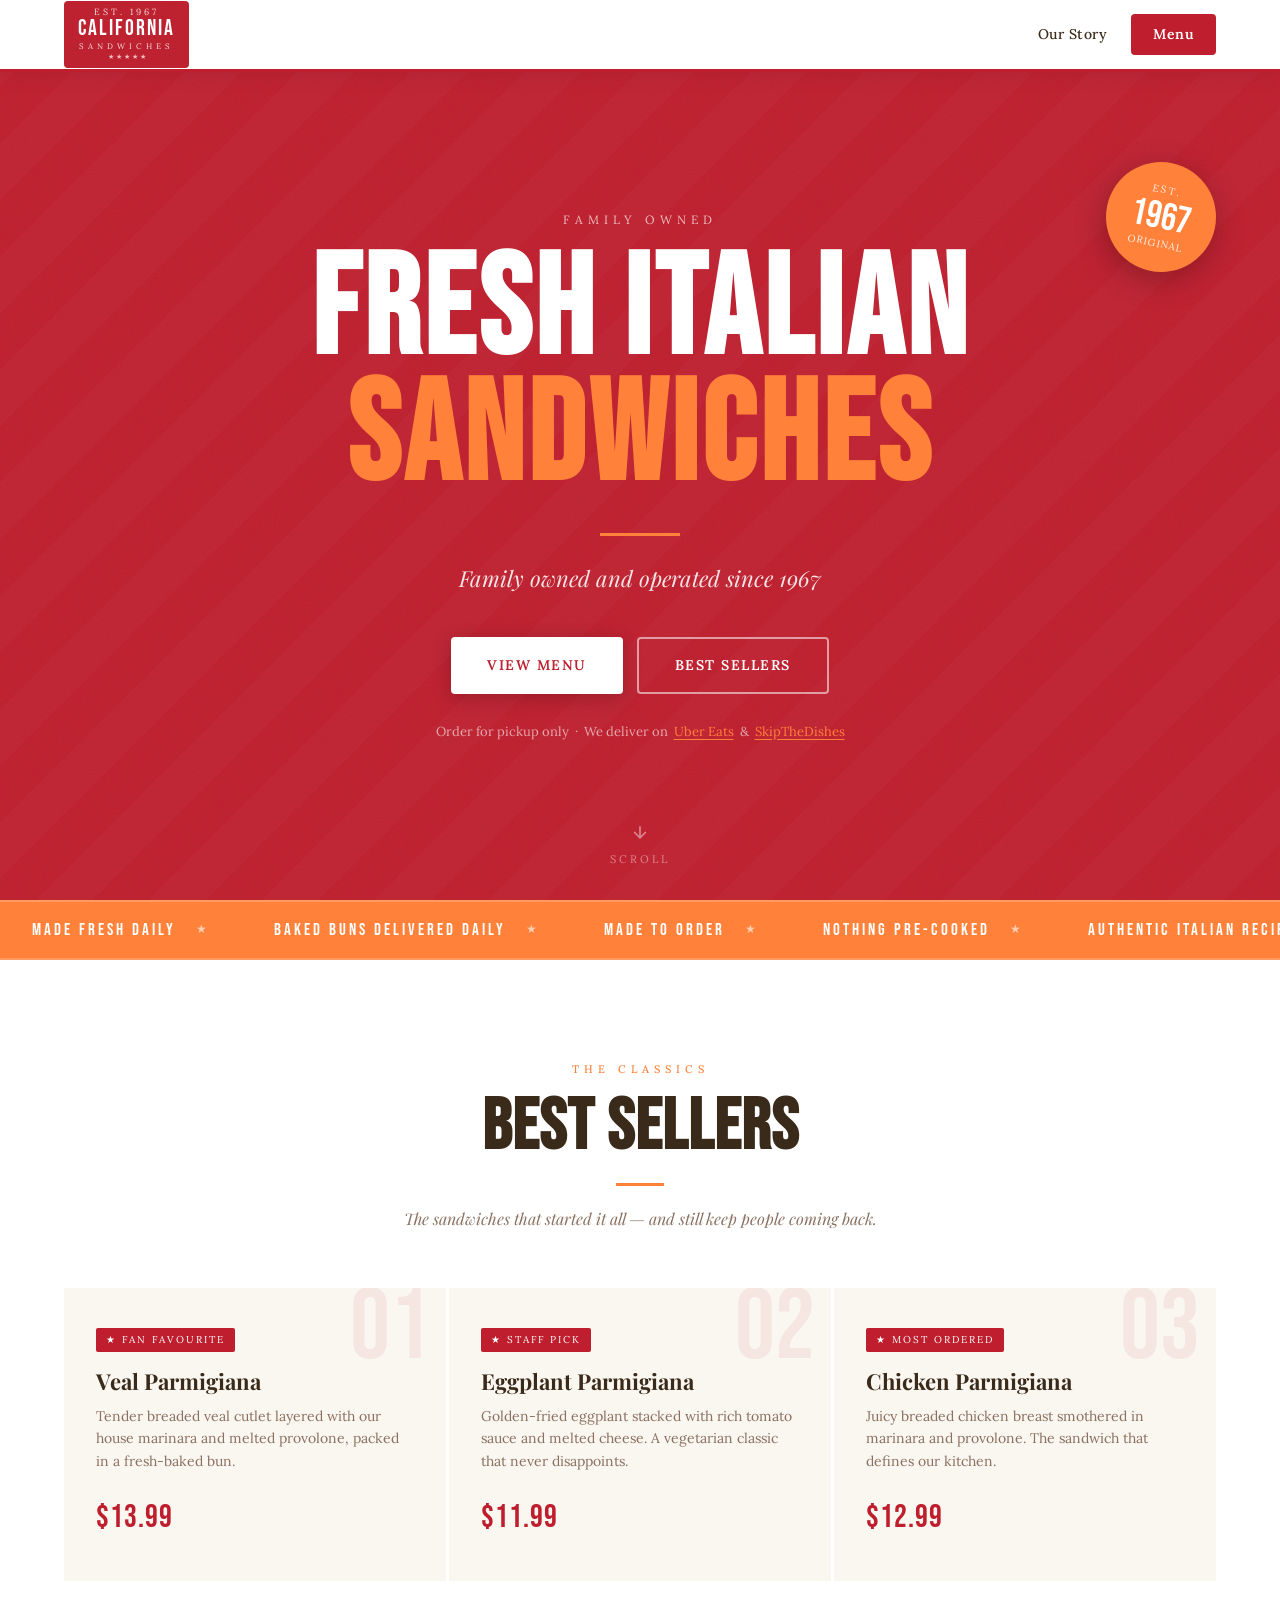
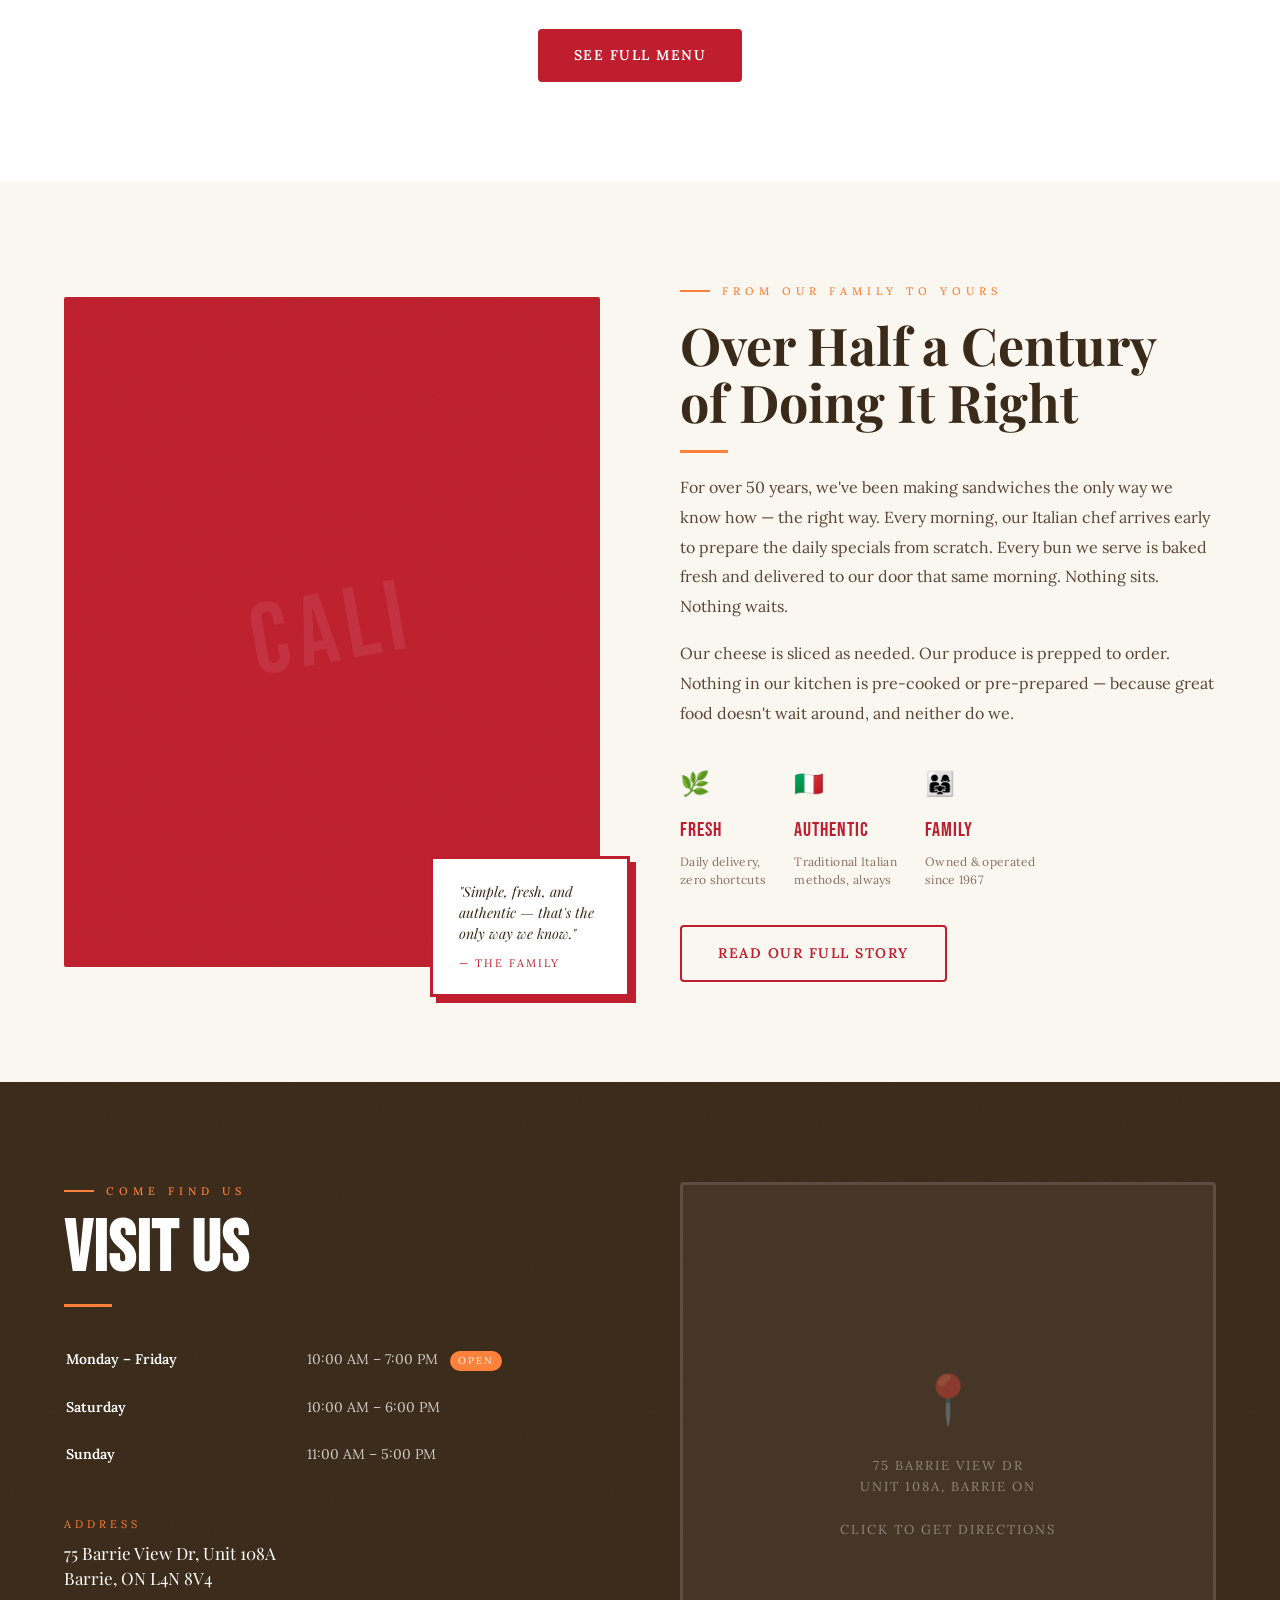
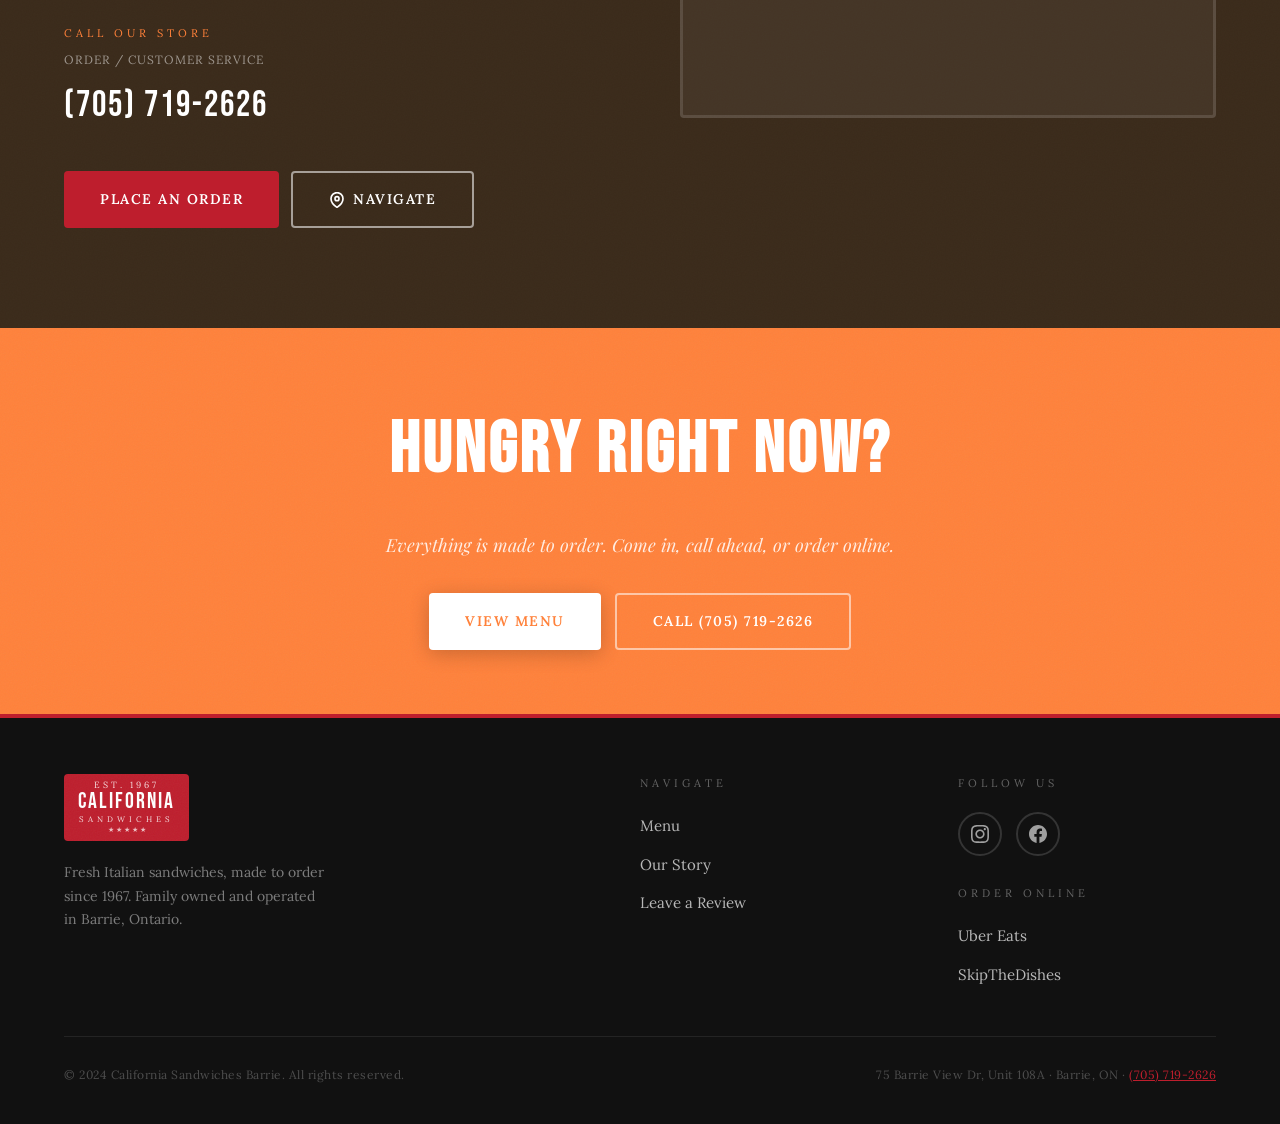
==== commit 2fb863d8: "Refactor this single-file site into a proper multi-page structure with shared components" ====
--- a/index.html
+++ b/index.html
@@ -7,1351 +7,216 @@
 <link rel="preconnect" href="https://fonts.googleapis.com">
 <link rel="preconnect" href="https://fonts.gstatic.com" crossorigin>
 <link href="https://fonts.googleapis.com/css2?family=Bebas+Neue&family=Playfair+Display:ital,wght@0,400;0,700;0,900;1,400;1,700&family=Lora:ital,wght@0,400;0,500;1,400&display=swap" rel="stylesheet">
-<style>
-  /* ── RESET & BASE ── */
-  *, *::before, *::after { box-sizing: border-box; margin: 0; padding: 0; }
-  html { scroll-behavior: smooth; font-size: 16px; }
-
-  /* ── DESIGN TOKENS ── */
-  :root {
-    --red:     #BE1E2D;
-    --red-dk:  #8f1520;
-    --red-lt:  #d42233;
-    --orange:  #FF813A;
-    --cream:   #FAF6F0;
-    --tan:     #EDE5D8;
-    --brown:   #3a2a1a;
-    --white:   #FFFFFF;
-    --black:   #111111;
-
-    --font-display: 'Bebas Neue', sans-serif;
-    --font-serif:   'Playfair Display', Georgia, serif;
-    --font-body:    'Lora', Georgia, serif;
-
-    --nav-h: 72px;
-    --max-w: 1200px;
-    --radius: 4px;
-    --transition: 0.25s ease;
-
-    /* noise texture via SVG */
-    --noise: url("data:image/svg+xml,%3Csvg xmlns='http://www.w3.org/2000/svg' width='300' height='300'%3E%3Cfilter id='n'%3E%3CfeTurbulence type='fractalNoise' baseFrequency='0.75' numOctaves='4' stitchTiles='stitch'/%3E%3C/filter%3E%3Crect width='300' height='300' filter='url(%23n)' opacity='0.055'/%3E%3C/svg%3E");
-  }
-
-  body {
-    background: var(--cream);
-    color: var(--brown);
-    font-family: var(--font-body);
-    line-height: 1.65;
-    overflow-x: hidden;
-  }
-
-  /* ── PAGES ── */
-  .page { display: none; animation: fadeIn 0.4s ease; }
-  .page.active { display: block; }
-  @keyframes fadeIn { from { opacity: 0; transform: translateY(8px); } to { opacity: 1; transform: none; } }
-
-  /* ── UTILITY ── */
-  .container { max-width: var(--max-w); margin: 0 auto; padding: 0 24px; }
-  .sr-only { position: absolute; width: 1px; height: 1px; overflow: hidden; clip: rect(0,0,0,0); white-space: nowrap; }
-
-  /* ─────────────────────────────────────────
-     NAVIGATION
-  ───────────────────────────────────────── */
-  nav {
-    position: fixed; top: 0; left: 0; right: 0; z-index: 100;
-    height: var(--nav-h);
-    background: var(--white);
-    border-bottom: 3px solid var(--red);
-    display: flex; align-items: center;
-    box-shadow: 0 2px 20px rgba(0,0,0,0.08);
-  }
-  nav .container { display: flex; align-items: center; justify-content: space-between; width: 100%; }
-
-  .nav-logo {
-    cursor: pointer;
-    display: flex; align-items: center; gap: 0;
-    text-decoration: none;
-  }
-  .logo-badge {
-    background: var(--red);
-    color: var(--white);
-    padding: 6px 14px 8px;
-    display: flex; flex-direction: column; align-items: center; line-height: 1;
-    border-radius: var(--radius);
-    position: relative;
-    overflow: hidden;
-  }
-  .logo-badge::before {
-    content: '';
-    position: absolute; inset: 0;
-    background: var(--noise);
-    pointer-events: none;
-  }
-  .logo-est {
-    font-family: var(--font-body);
-    font-size: 9px; letter-spacing: 3px; text-transform: uppercase;
-    opacity: 0.85; margin-bottom: 2px;
-  }
-  .logo-name {
-    font-family: var(--font-display);
-    font-size: 22px; letter-spacing: 2px;
-    line-height: 1;
-  }
-  .logo-sub {
-    font-family: var(--font-body);
-    font-size: 8px; letter-spacing: 4px; text-transform: uppercase;
-    opacity: 0.85; margin-top: 2px;
-  }
-  .logo-stars {
-    display: flex; gap: 3px; margin-top: 3px; opacity: 0.7;
-    font-size: 7px;
-  }
-
-  .nav-links { display: flex; align-items: center; gap: 8px; }
-  .nav-link {
-    font-family: var(--font-body);
-    font-size: 14px; letter-spacing: 0.5px;
-    color: var(--brown); text-decoration: none;
-    padding: 8px 16px; border-radius: var(--radius);
-    transition: color var(--transition), background var(--transition);
-    cursor: pointer; background: none; border: none; font-weight: 500;
-  }
-  .nav-link:hover { color: var(--red); background: rgba(190,30,45,0.06); }
-  .nav-cta {
-    background: var(--red); color: var(--white) !important;
-    font-weight: 600; padding: 9px 22px;
-    border-radius: var(--radius);
-    transition: background var(--transition), transform var(--transition);
-  }
-  .nav-cta:hover { background: var(--red-lt) !important; transform: translateY(-1px); color: var(--white) !important; }
-
-  /* hamburger */
-  .nav-burger {
-    display: none; flex-direction: column; gap: 5px; cursor: pointer;
-    background: none; border: none; padding: 8px;
-  }
-  .nav-burger span { width: 24px; height: 2px; background: var(--brown); border-radius: 2px; transition: all 0.25s; display: block; }
-  .nav-mobile {
-    display: none; position: fixed; top: var(--nav-h); left: 0; right: 0; z-index: 99;
-    background: var(--white); border-bottom: 3px solid var(--red);
-    padding: 20px 24px; flex-direction: column; gap: 4px;
-    box-shadow: 0 8px 24px rgba(0,0,0,0.1);
-  }
-  .nav-mobile.open { display: flex; }
-  .nav-mobile .nav-link { display: block; padding: 12px 16px; }
-
-  /* ─────────────────────────────────────────
-     HERO
-  ───────────────────────────────────────── */
-  .hero {
-    min-height: 100vh;
-    background: var(--red);
-    display: flex; flex-direction: column; justify-content: center; align-items: center;
-    text-align: center;
-    padding: calc(var(--nav-h) + 60px) 24px 80px;
-    position: relative; overflow: hidden;
-  }
-  .hero::before {
-    content: '';
-    position: absolute; inset: 0;
-    background: var(--noise);
-    pointer-events: none;
-  }
-  /* diagonal stripe texture */
-  .hero::after {
-    content: '';
-    position: absolute; inset: 0;
-    background-image: repeating-linear-gradient(
-      -45deg,
-      transparent,
-      transparent 40px,
-      rgba(255,255,255,0.02) 40px,
-      rgba(255,255,255,0.02) 80px
-    );
-    pointer-events: none;
-  }
-
-  .hero-eyebrow {
-    display: flex; align-items: center; gap: 12px;
-    font-family: var(--font-body);
-    font-size: 12px; letter-spacing: 5px; text-transform: uppercase;
-    color: rgba(255,255,255,0.7);
-    margin-bottom: 20px; position: relative; z-index: 1;
-  }
-  .hero-eyebrow::before, .hero-eyebrow::after {
-    content: ''; flex: 1; max-width: 60px; height: 1px;
-    background: rgba(255,255,255,0.35);
-  }
-
-  .hero-title {
-    font-family: var(--font-display);
-    font-size: clamp(64px, 12vw, 140px);
-    line-height: 0.9;
-    color: var(--white);
-    letter-spacing: 4px;
-    text-transform: uppercase;
-    position: relative; z-index: 1;
-    margin-bottom: 8px;
-  }
-  .hero-title span { color: var(--orange); }
-
-  .hero-rule {
-    width: 80px; height: 3px;
-    background: var(--orange);
-    margin: 24px auto;
-    position: relative; z-index: 1;
-  }
-
-  .hero-subtitle {
-    font-family: var(--font-serif);
-    font-size: clamp(16px, 2.5vw, 22px);
-    color: rgba(255,255,255,0.88);
-    font-style: italic;
-    position: relative; z-index: 1;
-    max-width: 480px; margin: 0 auto 40px;
-  }
-
-  .hero-btns {
-    display: flex; gap: 14px; flex-wrap: wrap; justify-content: center;
-    position: relative; z-index: 1; margin-bottom: 28px;
-  }
-  .btn {
-    display: inline-flex; align-items: center; justify-content: center; gap: 8px;
-    font-family: var(--font-body); font-weight: 600;
-    font-size: 14px; letter-spacing: 1.5px; text-transform: uppercase;
-    text-decoration: none; cursor: pointer; border: none;
-    padding: 15px 36px; border-radius: var(--radius);
-    transition: all var(--transition);
-  }
-  .btn-primary {
-    background: var(--white); color: var(--red);
-    box-shadow: 0 4px 20px rgba(0,0,0,0.2);
-  }
-  .btn-primary:hover { background: var(--orange); color: var(--white); transform: translateY(-2px); box-shadow: 0 8px 28px rgba(0,0,0,0.25); }
-  .btn-secondary {
-    background: transparent; color: var(--white);
-    border: 2px solid rgba(255,255,255,0.55);
-  }
-  .btn-secondary:hover { border-color: var(--white); background: rgba(255,255,255,0.1); transform: translateY(-2px); }
-  .btn-red { background: var(--red); color: var(--white); }
-  .btn-red:hover { background: var(--red-lt); transform: translateY(-2px); box-shadow: 0 6px 20px rgba(190,30,45,0.3); }
-  .btn-outline-red { background: transparent; color: var(--red); border: 2px solid var(--red); }
-  .btn-outline-red:hover { background: var(--red); color: var(--white); transform: translateY(-2px); }
-  .btn-orange { background: var(--orange); color: var(--white); }
-  .btn-orange:hover { background: #e06c2a; transform: translateY(-2px); box-shadow: 0 6px 20px rgba(255,129,58,0.35); }
-
-  .hero-order-note {
-    position: relative; z-index: 1;
-    font-family: var(--font-body);
-    font-size: 13px; color: rgba(255,255,255,0.6);
-    line-height: 1.6;
-  }
-  .hero-order-note a {
-    color: var(--orange); text-decoration: underline; text-underline-offset: 3px;
-    transition: color var(--transition);
-  }
-  .hero-order-note a:hover { color: #ffab75; }
-
-  /* hero badge */
-  .hero-badge {
-    position: absolute; right: 5%; top: 18%;
-    width: 110px; height: 110px;
-    background: var(--orange);
-    border-radius: 50%;
-    display: flex; flex-direction: column; align-items: center; justify-content: center;
-    color: var(--white); text-align: center;
-    transform: rotate(12deg);
-    box-shadow: 0 8px 30px rgba(0,0,0,0.25);
-    z-index: 1;
-  }
-  .hero-badge-top { font-size: 10px; letter-spacing: 2px; text-transform: uppercase; opacity: 0.9; font-family: var(--font-body); }
-  .hero-badge-num { font-family: var(--font-display); font-size: 38px; line-height: 1; }
-  .hero-badge-bot { font-size: 10px; letter-spacing: 1px; text-transform: uppercase; opacity: 0.9; font-family: var(--font-body); }
-
-  /* scroll cue */
-  .scroll-cue {
-    position: absolute; bottom: 32px; left: 50%; transform: translateX(-50%);
-    display: flex; flex-direction: column; align-items: center; gap: 8px;
-    color: rgba(255,255,255,0.45); font-size: 11px; letter-spacing: 3px;
-    text-transform: uppercase; font-family: var(--font-body); z-index: 1;
-    animation: bounce 2s ease-in-out infinite;
-  }
-  .scroll-cue svg { width: 20px; height: 20px; }
-  @keyframes bounce { 0%,100%{transform:translateX(-50%) translateY(0)} 50%{transform:translateX(-50%) translateY(6px)} }
-
-  /* ─────────────────────────────────────────
-     DIVIDER BANNER
-  ───────────────────────────────────────── */
-  .ticker {
-    background: var(--orange);
-    padding: 14px 0; overflow: hidden;
-    border-top: 2px solid rgba(255,255,255,0.2);
-    border-bottom: 2px solid rgba(255,255,255,0.2);
-  }
-  .ticker-inner {
-    display: flex; gap: 0;
-    white-space: nowrap;
-    animation: scroll-ticker 24s linear infinite;
-    width: max-content;
-  }
-  .ticker-item {
-    font-family: var(--font-display);
-    font-size: 17px; letter-spacing: 3px; text-transform: uppercase;
-    color: var(--white); padding: 0 32px;
-    display: flex; align-items: center; gap: 20px;
-  }
-  .ticker-item::after { content: '★'; opacity: 0.6; font-size: 12px; }
-  @keyframes scroll-ticker {
-    from { transform: translateX(0); }
-    to { transform: translateX(-50%); }
-  }
-
-  /* ─────────────────────────────────────────
-     STORY SECTION
-  ───────────────────────────────────────── */
-  .story {
-    padding: 100px 0;
-    background: var(--cream);
-    position: relative;
-  }
-  .story-grid {
-    display: grid; grid-template-columns: 1fr 1fr; gap: 80px;
-    align-items: center;
-  }
-  .story-visual {
-    position: relative;
-  }
-  .story-img-frame {
-    aspect-ratio: 4/5;
-    background: var(--red);
-    border-radius: 2px;
-    display: flex; align-items: center; justify-content: center;
-    overflow: hidden;
-    position: relative;
-  }
-  .story-img-frame::before {
-    content: ''; position: absolute; inset: 0;
-    background: var(--noise); pointer-events: none;
-    opacity: 0.6;
-  }
-  .story-img-inner {
-    font-family: var(--font-display);
-    font-size: 100px; color: rgba(255,255,255,0.08);
-    letter-spacing: 8px; transform: rotate(-10deg);
-    user-select: none;
-  }
-  .story-quote-card {
-    position: absolute; bottom: -30px; right: -30px;
-    background: var(--white);
-    border: 3px solid var(--red);
-    padding: 22px 26px;
-    max-width: 200px;
-    box-shadow: 6px 6px 0 var(--red);
-  }
-  .story-quote-card p {
-    font-family: var(--font-serif); font-style: italic;
-    font-size: 14px; color: var(--brown); line-height: 1.5;
-  }
-  .story-quote-card cite {
-    display: block; margin-top: 10px;
-    font-family: var(--font-body); font-size: 11px;
-    letter-spacing: 2px; text-transform: uppercase;
-    color: var(--red); font-style: normal;
-  }
-
-  .section-label {
-    font-family: var(--font-body);
-    font-size: 11px; letter-spacing: 5px; text-transform: uppercase;
-    color: var(--orange); font-weight: 500;
-    display: flex; align-items: center; gap: 12px;
-    margin-bottom: 16px;
-  }
-  .section-label::before {
-    content: ''; width: 30px; height: 2px; background: var(--orange);
-  }
-  .section-title {
-    font-family: var(--font-display);
-    font-size: clamp(40px, 6vw, 72px);
-    line-height: 0.95; color: var(--brown);
-    letter-spacing: 1px; text-transform: uppercase;
-    margin-bottom: 8px;
-  }
-  .section-title-serif {
-    font-family: var(--font-serif);
-    font-size: clamp(32px, 4.5vw, 52px);
-    line-height: 1.1; color: var(--brown);
-    font-weight: 700; margin-bottom: 8px;
-  }
-  .section-rule {
-    width: 48px; height: 3px; background: var(--orange);
-    margin: 20px 0;
-  }
-  .story-text p {
-    font-size: 16px; color: #5a4535; line-height: 1.85;
-    margin-bottom: 18px;
-  }
-  .story-pillars {
-    display: flex; gap: 28px; margin-top: 36px; flex-wrap: wrap;
-  }
-  .story-pillar {
-    display: flex; flex-direction: column; gap: 6px;
-  }
-  .pillar-icon {
-    font-size: 24px; margin-bottom: 4px;
-  }
-  .pillar-label {
-    font-family: var(--font-display);
-    font-size: 20px; letter-spacing: 1px; color: var(--red);
-    text-transform: uppercase;
-  }
-  .pillar-desc {
-    font-family: var(--font-body);
-    font-size: 12px; color: #8a7060; letter-spacing: 0.3px;
-    line-height: 1.5;
-  }
-
-  /* ─────────────────────────────────────────
-     VISIT SECTION
-  ───────────────────────────────────────── */
-  .visit {
-    background: var(--brown);
-    padding: 100px 0;
-    position: relative; overflow: hidden;
-  }
-  .visit::before {
-    content: ''; position: absolute; inset: 0;
-    background: var(--noise); pointer-events: none; opacity: 0.4;
-  }
-  .visit-grid {
-    display: grid; grid-template-columns: 1fr 1fr; gap: 80px;
-    align-items: start; position: relative;
-  }
-  .visit .section-label { color: var(--orange); }
-  .visit .section-title { color: var(--white); }
-  .visit .section-rule { background: var(--orange); }
-
-  .hours-table { margin-top: 28px; width: 100%; }
-  .hours-table tr { border-bottom: 1px solid rgba(255,255,255,0.08); }
-  .hours-table tr:last-child { border: none; }
-  .hours-table td {
-    padding: 11px 0;
-    font-family: var(--font-body); font-size: 14px; color: rgba(255,255,255,0.75);
-  }
-  .hours-table td:first-child { font-weight: 600; color: var(--white); width: 45%; }
-  .hours-badge {
-    display: inline-block;
-    background: var(--orange); color: var(--white);
-    font-size: 10px; letter-spacing: 2px; text-transform: uppercase;
-    padding: 2px 8px; border-radius: 20px;
-    font-family: var(--font-body); vertical-align: middle; margin-left: 8px;
-  }
-
-  .visit-info { margin-top: 36px; }
-  .info-block { margin-bottom: 32px; }
-  .info-block-label {
-    font-family: var(--font-body); font-size: 11px; letter-spacing: 4px;
-    text-transform: uppercase; color: var(--orange); margin-bottom: 8px;
-  }
-  .info-block-value {
-    font-family: var(--font-serif); font-size: 17px; color: var(--white);
-    line-height: 1.5;
-  }
-  .info-block-value a {
-    color: var(--white); text-decoration: none;
-    transition: color var(--transition);
-  }
-  .info-block-value a:hover { color: var(--orange); }
-  .info-block-note {
-    font-size: 12px; color: rgba(255,255,255,0.5); margin-top: 4px;
-    font-family: var(--font-body); letter-spacing: 1px; text-transform: uppercase;
-  }
-  .phone-big {
-    font-family: var(--font-display); font-size: 36px;
-    color: var(--white); letter-spacing: 2px; display: block;
-    text-decoration: none; transition: color var(--transition);
-    margin-top: 6px;
-  }
-  .phone-big:hover { color: var(--orange); }
-
-  .visit-btns { display: flex; gap: 12px; flex-wrap: wrap; margin-top: 36px; }
-
-  .map-placeholder {
-    border-radius: 4px; overflow: hidden;
-    border: 3px solid rgba(255,255,255,0.12);
-    aspect-ratio: 1;
-    background: rgba(255,255,255,0.05);
-    display: flex; align-items: center; justify-content: center;
-    flex-direction: column; gap: 16px;
-    cursor: pointer;
-    transition: border-color var(--transition);
-  }
-  .map-placeholder:hover { border-color: var(--orange); }
-  .map-pin-icon { font-size: 48px; opacity: 0.4; }
-  .map-placeholder-text {
-    font-family: var(--font-body); font-size: 13px;
-    color: rgba(255,255,255,0.4); letter-spacing: 2px; text-transform: uppercase;
-    text-align: center;
-  }
-
-  /* ─────────────────────────────────────────
-     MENU PAGE
-  ───────────────────────────────────────── */
-  .page-hero {
-    background: var(--red);
-    padding: calc(var(--nav-h) + 60px) 0 60px;
-    text-align: center;
-    position: relative; overflow: hidden;
-  }
-  .page-hero::before { content: ''; position: absolute; inset: 0; background: var(--noise); pointer-events: none; }
-  .page-hero .section-label { justify-content: center; margin-bottom: 12px; }
-  .page-hero .section-label::before { display: none; }
-  .page-hero h1 {
-    font-family: var(--font-display);
-    font-size: clamp(56px, 10vw, 110px);
-    color: var(--white); letter-spacing: 4px; text-transform: uppercase;
-    line-height: 0.9; position: relative; z-index: 1;
-  }
-  .page-hero p {
-    font-family: var(--font-serif); font-style: italic;
-    color: rgba(255,255,255,0.75); font-size: 18px;
-    margin-top: 16px; position: relative; z-index: 1;
-  }
-
-  .menu-section { padding: 80px 0; }
-  .menu-section:nth-child(even) { background: var(--tan); }
-
-  .menu-cat-header {
-    display: flex; align-items: center; gap: 20px; margin-bottom: 40px;
-  }
-  .menu-cat-title {
-    font-family: var(--font-display);
-    font-size: 48px; letter-spacing: 2px; text-transform: uppercase;
-    color: var(--red); white-space: nowrap;
-  }
-  .menu-cat-rule { flex: 1; height: 2px; background: var(--tan); }
-  .menu-section:nth-child(even) .menu-cat-rule { background: var(--cream); }
-
-  .menu-grid { display: grid; grid-template-columns: repeat(auto-fill, minmax(320px, 1fr)); gap: 2px; }
-
-  .menu-item {
-    background: var(--white);
-    padding: 22px 24px;
-    border-left: 4px solid transparent;
-    transition: border-color var(--transition), transform var(--transition);
-    cursor: default;
-  }
-  .menu-section:nth-child(even) .menu-item { background: var(--white); }
-  .menu-item:hover { border-left-color: var(--orange); transform: translateX(3px); }
-  .menu-item-top { display: flex; justify-content: space-between; align-items: baseline; gap: 12px; margin-bottom: 6px; }
-  .menu-item-name {
-    font-family: var(--font-serif); font-weight: 700;
-    font-size: 16px; color: var(--brown); line-height: 1.3;
-  }
-  .menu-item-price {
-    font-family: var(--font-display); font-size: 22px;
-    color: var(--red); white-space: nowrap; letter-spacing: 1px;
-  }
-  .menu-item-desc {
-    font-family: var(--font-body); font-size: 13px;
-    color: #8a7060; line-height: 1.55;
-  }
-  .menu-item-tag {
-    display: inline-block; margin-top: 8px;
-    background: rgba(190,30,45,0.08); color: var(--red);
-    font-size: 10px; letter-spacing: 2px; text-transform: uppercase;
-    padding: 3px 8px; border-radius: 2px;
-    font-family: var(--font-body);
-  }
-
-  .menu-note {
-    background: var(--red); color: var(--white);
-    padding: 24px 32px; margin-top: 48px;
-    display: flex; align-items: center; gap: 20px; border-radius: 4px;
-    flex-wrap: wrap;
-  }
-  .menu-note p { font-family: var(--font-body); font-size: 14px; line-height: 1.5; flex: 1; }
-  .menu-note strong { color: var(--orange); }
-
-  /* ─────────────────────────────────────────
-     OUR STORY PAGE
-  ───────────────────────────────────────── */
-  .story-page { padding: 80px 0 100px; }
-  .story-page-grid { display: grid; grid-template-columns: 2fr 1fr; gap: 80px; align-items: start; }
-  .story-page-body p {
-    font-family: var(--font-body); font-size: 17px;
-    color: #5a4535; line-height: 1.9; margin-bottom: 24px;
-  }
-  .story-page-body p:first-child::first-letter {
-    font-family: var(--font-display);
-    font-size: 72px; color: var(--red);
-    float: left; line-height: 0.75; margin-right: 12px; margin-top: 12px;
-  }
-  .story-page-body blockquote {
-    border-left: 4px solid var(--orange);
-    padding: 20px 28px;
-    margin: 32px 0;
-    background: rgba(255,129,58,0.06);
-    border-radius: 0 4px 4px 0;
-  }
-  .story-page-body blockquote p {
-    font-family: var(--font-serif); font-style: italic;
-    font-size: 20px; color: var(--brown); margin: 0;
-  }
-  .story-page-body blockquote p::first-letter { all: unset; }
-
-  .story-sidebar { position: sticky; top: 100px; }
-  .sidebar-card {
-    background: var(--red); color: var(--white);
-    padding: 32px; border-radius: 4px;
-    margin-bottom: 20px;
-    position: relative; overflow: hidden;
-  }
-  .sidebar-card::before { content: ''; position: absolute; inset: 0; background: var(--noise); pointer-events: none; }
-  .sidebar-card h3 {
-    font-family: var(--font-display); font-size: 32px;
-    letter-spacing: 1px; text-transform: uppercase;
-    margin-bottom: 12px; position: relative; z-index: 1;
-  }
-  .sidebar-card p {
-    font-family: var(--font-body); font-size: 14px;
-    line-height: 1.6; opacity: 0.85; position: relative; z-index: 1;
-    margin-bottom: 20px;
-  }
-  .sidebar-stat {
-    background: var(--white); border-radius: 4px;
-    padding: 20px 24px; text-align: center;
-    margin-bottom: 12px;
-  }
-  .stat-num {
-    font-family: var(--font-display); font-size: 52px;
-    color: var(--red); line-height: 1; display: block;
-  }
-  .stat-label {
-    font-family: var(--font-body); font-size: 12px;
-    letter-spacing: 2px; text-transform: uppercase;
-    color: #8a7060; margin-top: 4px;
-  }
-
-  /* ─────────────────────────────────────────
-     FOOTER
-  ───────────────────────────────────────── */
-  footer {
-    background: var(--black);
-    padding: 60px 0 40px;
-    position: relative;
-  }
-  footer::before { content: ''; display: block; height: 4px; background: var(--red); margin-bottom: 0; position: absolute; top: 0; left: 0; right: 0; }
-
-  .footer-grid {
-    display: grid; grid-template-columns: 2fr 1fr 1fr;
-    gap: 60px; margin-bottom: 48px;
-  }
-  .footer-brand .logo-badge { width: fit-content; }
-  .footer-brand p {
-    font-family: var(--font-body); font-size: 14px;
-    color: rgba(255,255,255,0.45); line-height: 1.7;
-    margin-top: 20px; max-width: 260px;
-  }
-  .footer-heading {
-    font-family: var(--font-body); font-size: 11px;
-    letter-spacing: 4px; text-transform: uppercase;
-    color: rgba(255,255,255,0.35); margin-bottom: 20px;
-  }
-  .footer-links { list-style: none; display: flex; flex-direction: column; gap: 12px; }
-  .footer-links li a, .footer-links li button {
-    font-family: var(--font-body); font-size: 15px;
-    color: rgba(255,255,255,0.7);
-    text-decoration: none; cursor: pointer;
-    background: none; border: none; padding: 0;
-    transition: color var(--transition);
-  }
-  .footer-links li a:hover, .footer-links li button:hover { color: var(--orange); }
-
-  .social-icons { display: flex; gap: 14px; margin-top: 4px; }
-  .social-btn {
-    width: 44px; height: 44px; border-radius: 50%;
-    border: 2px solid rgba(255,255,255,0.15);
-    display: flex; align-items: center; justify-content: center;
-    cursor: pointer; transition: all var(--transition);
-    background: none; text-decoration: none; color: rgba(255,255,255,0.6);
-  }
-  .social-btn:hover { border-color: var(--orange); color: var(--orange); transform: translateY(-3px); }
-  .social-btn svg { width: 18px; height: 18px; fill: currentColor; }
-
-  .footer-bottom {
-    border-top: 1px solid rgba(255,255,255,0.08);
-    padding-top: 28px;
-    display: flex; justify-content: space-between; align-items: center;
-    flex-wrap: wrap; gap: 12px;
-  }
-  .footer-bottom p {
-    font-family: var(--font-body); font-size: 12px;
-    color: rgba(255,255,255,0.25); letter-spacing: 0.5px;
-  }
-  .footer-bottom span { color: var(--red); }
-
-  /* ─────────────────────────────────────────
-     BEST SELLERS SECTION
-  ───────────────────────────────────────── */
-  .bestsellers {
-    padding: 100px 0;
-    background: var(--white);
-  }
-  .bestsellers-header { text-align: center; margin-bottom: 56px; }
-  .bestsellers-header .section-label { justify-content: center; }
-  .bestsellers-header .section-label::before { display: none; }
-  .bestsellers-header .section-rule { margin: 20px auto; }
-  .bestsellers-grid {
-    display: grid; grid-template-columns: repeat(3, 1fr); gap: 3px;
-  }
-  .bs-card {
-    background: var(--cream);
-    padding: 36px 32px;
-    position: relative; overflow: hidden;
-    transition: transform var(--transition), box-shadow var(--transition);
-    cursor: default;
-  }
-  .bs-card:hover { transform: translateY(-4px); box-shadow: 0 12px 40px rgba(0,0,0,0.1); z-index: 1; }
-  .bs-num {
-    font-family: var(--font-display);
-    font-size: 100px; color: rgba(190,30,45,0.07);
-    position: absolute; top: -10px; right: 16px;
-    line-height: 1; pointer-events: none;
-  }
-  .bs-tag {
-    background: var(--red); color: var(--white);
-    font-size: 10px; letter-spacing: 2px; text-transform: uppercase;
-    padding: 4px 10px; border-radius: 2px;
-    font-family: var(--font-body); display: inline-block; margin-bottom: 16px;
-  }
-  .bs-name {
-    font-family: var(--font-serif); font-weight: 700;
-    font-size: 22px; color: var(--brown); line-height: 1.2; margin-bottom: 10px;
-  }
-  .bs-desc {
-    font-family: var(--font-body); font-size: 14px;
-    color: #8a7060; line-height: 1.6; margin-bottom: 20px;
-  }
-  .bs-price {
-    font-family: var(--font-display); font-size: 32px;
-    color: var(--red); letter-spacing: 1px;
-  }
-
-  /* ─────────────────────────────────────────
-     CTA BAND
-  ───────────────────────────────────────── */
-  .cta-band {
-    background: var(--orange);
-    padding: 64px 0;
-    text-align: center;
-    position: relative; overflow: hidden;
-  }
-  .cta-band::before { content: ''; position: absolute; inset: 0; background: var(--noise); pointer-events: none; }
-  .cta-band h2 {
-    font-family: var(--font-display);
-    font-size: clamp(36px, 6vw, 72px);
-    color: var(--white); letter-spacing: 3px; text-transform: uppercase;
-    position: relative; z-index: 1; margin-bottom: 20px;
-  }
-  .cta-band p {
-    font-family: var(--font-serif); font-style: italic;
-    font-size: 18px; color: rgba(255,255,255,0.85);
-    margin-bottom: 32px; position: relative; z-index: 1;
-  }
-  .cta-band .btn { position: relative; z-index: 1; }
-
-  /* ─────────────────────────────────────────
-     RESPONSIVE
-  ───────────────────────────────────────── */
-  @media (max-width: 900px) {
-    .story-grid, .visit-grid, .story-page-grid, .footer-grid { grid-template-columns: 1fr; gap: 48px; }
-    .bestsellers-grid { grid-template-columns: 1fr 1fr; }
-    .story-quote-card { right: -10px; bottom: -20px; }
-    .hero-badge { display: none; }
-    .footer-grid { grid-template-columns: 1fr 1fr; }
-    .footer-brand { grid-column: 1 / -1; }
-    .story-sidebar { position: static; }
-  }
-  @media (max-width: 640px) {
-    .nav-links { display: none; }
-    .nav-burger { display: flex; }
-    .bestsellers-grid { grid-template-columns: 1fr; }
-    .hero-btns { flex-direction: column; align-items: center; }
-    .visit-btns { flex-direction: column; }
-    .footer-grid { grid-template-columns: 1fr; }
-    .menu-cat-title { font-size: 36px; }
-    .menu-grid { grid-template-columns: 1fr; }
-  }
-
-  /* ─────────────────────────────────────────
-     SCROLL REVEAL
-  ───────────────────────────────────────── */
-  .reveal {
-    opacity: 0; transform: translateY(30px);
-    transition: opacity 0.65s ease, transform 0.65s ease;
-  }
-  .reveal.visible { opacity: 1; transform: none; }
-  .reveal-delay-1 { transition-delay: 0.1s; }
-  .reveal-delay-2 { transition-delay: 0.2s; }
-  .reveal-delay-3 { transition-delay: 0.3s; }
-</style>
+<link rel="stylesheet" href="assets/css/styles.css">
 </head>
 <body>
 
-<!-- ─── NAV ──────────────────────────────────── -->
-<nav>
-  <div class="container">
-    <a class="nav-logo" onclick="showPage('home')" href="#" aria-label="California Sandwiches Home">
-      <div class="logo-badge">
-        <span class="logo-est">Est. 1967</span>
-        <span class="logo-name">CALIFORNIA</span>
-        <span class="logo-sub">Sandwiches</span>
-        <div class="logo-stars">★ ★ ★ ★ ★</div>
-      </div>
-    </a>
-    <div class="nav-links">
-      <button class="nav-link" onclick="showPage('story')">Our Story</button>
-      <button class="nav-link nav-cta" onclick="showPage('menu')">Menu</button>
-    </div>
-    <button class="nav-burger" id="burger" aria-label="Open menu" onclick="toggleMobile()">
-      <span></span><span></span><span></span>
-    </button>
-  </div>
-</nav>
-<div class="nav-mobile" id="navMobile">
-  <button class="nav-link" onclick="showPage('story'); toggleMobile()">Our Story</button>
-  <button class="nav-link nav-cta" onclick="showPage('menu'); toggleMobile()">Menu</button>
+<div id="nav-placeholder"></div>
+
+<!-- HERO -->
+<section class="hero" id="home">
+  <div class="hero-eyebrow">
+    <span>Family Owned</span>
+  </div>
+  <h1 class="hero-title">Fresh Italian<br><span>Sandwiches</span></h1>
+  <div class="hero-rule"></div>
+  <p class="hero-subtitle">Family owned and operated since 1967</p>
+  <div class="hero-btns">
+    <a class="btn btn-primary" href="menu.html">View Menu</a>
+    <a class="btn btn-secondary" href="#bestsellers">Best Sellers</a>
+  </div>
+  <p class="hero-order-note">
+    Order for pickup only &nbsp;·&nbsp; We deliver on&nbsp;
+    <a href="https://www.ubereats.com" target="_blank" rel="noopener">Uber Eats</a>
+    &nbsp;&amp;&nbsp;
+    <a href="https://www.skipthedishes.com" target="_blank" rel="noopener">SkipTheDishes</a>
+  </p>
+  <div class="hero-badge">
+    <span class="hero-badge-top">Est.</span>
+    <span class="hero-badge-num">1967</span>
+    <span class="hero-badge-bot">Original</span>
+  </div>
+  <div class="scroll-cue">
+    <svg viewBox="0 0 24 24" fill="none" stroke="currentColor" stroke-width="2"><path d="M12 5v14M5 12l7 7 7-7"/></svg>
+    Scroll
+  </div>
+</section>
+
+<!-- TICKER -->
+<div class="ticker" aria-hidden="true">
+  <div class="ticker-inner">
+    <span class="ticker-item">Made Fresh Daily</span>
+    <span class="ticker-item">Baked Buns Delivered Daily</span>
+    <span class="ticker-item">Made to Order</span>
+    <span class="ticker-item">Nothing Pre-Cooked</span>
+    <span class="ticker-item">Authentic Italian Recipes</span>
+    <span class="ticker-item">Family Owned Since 1967</span>
+    <!-- repeat for seamless loop -->
+    <span class="ticker-item">Made Fresh Daily</span>
+    <span class="ticker-item">Baked Buns Delivered Daily</span>
+    <span class="ticker-item">Made to Order</span>
+    <span class="ticker-item">Nothing Pre-Cooked</span>
+    <span class="ticker-item">Authentic Italian Recipes</span>
+    <span class="ticker-item">Family Owned Since 1967</span>
+  </div>
 </div>
 
-<!-- ══════════════════════════════════════════
-     HOME PAGE
-═══════════════════════════════════════════ -->
-<div class="page active" id="page-home">
-
-  <!-- HERO -->
-  <section class="hero" id="home">
-    <div class="hero-eyebrow">
-      <span>Family Owned</span>
-    </div>
-    <h1 class="hero-title">Fresh Italian<br><span>Sandwiches</span></h1>
-    <div class="hero-rule"></div>
-    <p class="hero-subtitle">Family owned and operated since 1967</p>
-    <div class="hero-btns">
-      <button class="btn btn-primary" onclick="showPage('menu')">View Menu</button>
-      <button class="btn btn-secondary" onclick="document.getElementById('bestsellers').scrollIntoView({behavior:'smooth'})">Best Sellers</button>
-    </div>
-    <p class="hero-order-note">
-      Order for pickup only &nbsp;·&nbsp; We deliver on&nbsp;
-      <a href="https://www.ubereats.com" target="_blank" rel="noopener">Uber Eats</a>
-      &nbsp;&amp;&nbsp;
-      <a href="https://www.skipthedishes.com" target="_blank" rel="noopener">SkipTheDishes</a>
-    </p>
-    <div class="hero-badge">
-      <span class="hero-badge-top">Est.</span>
-      <span class="hero-badge-num">1967</span>
-      <span class="hero-badge-bot">Original</span>
-    </div>
-    <div class="scroll-cue">
-      <svg viewBox="0 0 24 24" fill="none" stroke="currentColor" stroke-width="2"><path d="M12 5v14M5 12l7 7 7-7"/></svg>
-      Scroll
-    </div>
-  </section>
-
-  <!-- TICKER -->
-  <div class="ticker" aria-hidden="true">
-    <div class="ticker-inner">
-      <span class="ticker-item">Made Fresh Daily</span>
-      <span class="ticker-item">Baked Buns Delivered Daily</span>
-      <span class="ticker-item">Made to Order</span>
-      <span class="ticker-item">Nothing Pre-Cooked</span>
-      <span class="ticker-item">Authentic Italian Recipes</span>
-      <span class="ticker-item">Family Owned Since 1967</span>
-      <!-- repeat for seamless loop -->
-      <span class="ticker-item">Made Fresh Daily</span>
-      <span class="ticker-item">Baked Buns Delivered Daily</span>
-      <span class="ticker-item">Made to Order</span>
-      <span class="ticker-item">Nothing Pre-Cooked</span>
-      <span class="ticker-item">Authentic Italian Recipes</span>
-      <span class="ticker-item">Family Owned Since 1967</span>
-    </div>
-  </div>
-
-  <!-- BEST SELLERS -->
-  <section class="bestsellers" id="bestsellers">
-    <div class="container">
-      <div class="bestsellers-header reveal">
-        <div class="section-label">The Classics</div>
-        <h2 class="section-title">Best Sellers</h2>
+<!-- BEST SELLERS -->
+<section class="bestsellers" id="bestsellers">
+  <div class="container">
+    <div class="bestsellers-header reveal">
+      <div class="section-label">The Classics</div>
+      <h2 class="section-title">Best Sellers</h2>
+      <div class="section-rule"></div>
+      <p style="font-family:var(--font-serif);font-style:italic;color:#8a7060;font-size:16px;max-width:500px;margin:0 auto;">The sandwiches that started it all — and still keep people coming back.</p>
+    </div>
+    <div class="bestsellers-grid">
+      <div class="bs-card reveal">
+        <div class="bs-num">01</div>
+        <span class="bs-tag">★ Fan Favourite</span>
+        <h3 class="bs-name">Veal Parmigiana</h3>
+        <p class="bs-desc">Tender breaded veal cutlet layered with our house marinara and melted provolone, packed in a fresh-baked bun.</p>
+        <span class="bs-price">$13.99</span>
+      </div>
+      <div class="bs-card reveal reveal-delay-1">
+        <div class="bs-num">02</div>
+        <span class="bs-tag">★ Staff Pick</span>
+        <h3 class="bs-name">Eggplant Parmigiana</h3>
+        <p class="bs-desc">Golden-fried eggplant stacked with rich tomato sauce and melted cheese. A vegetarian classic that never disappoints.</p>
+        <span class="bs-price">$11.99</span>
+      </div>
+      <div class="bs-card reveal reveal-delay-2">
+        <div class="bs-num">03</div>
+        <span class="bs-tag">★ Most Ordered</span>
+        <h3 class="bs-name">Chicken Parmigiana</h3>
+        <p class="bs-desc">Juicy breaded chicken breast smothered in marinara and provolone. The sandwich that defines our kitchen.</p>
+        <span class="bs-price">$12.99</span>
+      </div>
+    </div>
+    <div style="text-align:center;margin-top:48px;">
+      <a class="btn btn-red" href="menu.html">See Full Menu</a>
+    </div>
+  </div>
+</section>
+
+<!-- STORY SECTION -->
+<section class="story" id="our-story">
+  <div class="container">
+    <div class="story-grid">
+      <div class="story-visual reveal">
+        <div class="story-img-frame">
+          <div class="story-img-inner">CALI</div>
+        </div>
+        <div class="story-quote-card">
+          <p>"Simple, fresh, and authentic — that's the only way we know."</p>
+          <cite>— The Family</cite>
+        </div>
+      </div>
+      <div class="story-text reveal reveal-delay-1">
+        <div class="section-label">From Our Family to Yours</div>
+        <h2 class="section-title-serif">Over Half a Century<br>of Doing It Right</h2>
         <div class="section-rule"></div>
-        <p style="font-family:var(--font-serif);font-style:italic;color:#8a7060;font-size:16px;max-width:500px;margin:0 auto;">The sandwiches that started it all — and still keep people coming back.</p>
-      </div>
-      <div class="bestsellers-grid">
-        <div class="bs-card reveal">
-          <div class="bs-num">01</div>
-          <span class="bs-tag">★ Fan Favourite</span>
-          <h3 class="bs-name">Veal Parmigiana</h3>
-          <p class="bs-desc">Tender breaded veal cutlet layered with our house marinara and melted provolone, packed in a fresh-baked bun.</p>
-          <span class="bs-price">$13.99</span>
-        </div>
-        <div class="bs-card reveal reveal-delay-1">
-          <div class="bs-num">02</div>
-          <span class="bs-tag">★ Staff Pick</span>
-          <h3 class="bs-name">Eggplant Parmigiana</h3>
-          <p class="bs-desc">Golden-fried eggplant stacked with rich tomato sauce and melted cheese. A vegetarian classic that never disappoints.</p>
-          <span class="bs-price">$11.99</span>
-        </div>
-        <div class="bs-card reveal reveal-delay-2">
-          <div class="bs-num">03</div>
-          <span class="bs-tag">★ Most Ordered</span>
-          <h3 class="bs-name">Chicken Parmigiana</h3>
-          <p class="bs-desc">Juicy breaded chicken breast smothered in marinara and provolone. The sandwich that defines our kitchen.</p>
-          <span class="bs-price">$12.99</span>
-        </div>
-      </div>
-      <div style="text-align:center;margin-top:48px;">
-        <button class="btn btn-red" onclick="showPage('menu')">See Full Menu</button>
-      </div>
-    </div>
-  </section>
-
-  <!-- STORY SECTION -->
-  <section class="story" id="our-story">
-    <div class="container">
-      <div class="story-grid">
-        <div class="story-visual reveal">
-          <div class="story-img-frame">
-            <div class="story-img-inner">CALI</div>
-          </div>
-          <div class="story-quote-card">
-            <p>"Simple, fresh, and authentic — that's the only way we know."</p>
-            <cite>— The Family</cite>
-          </div>
-        </div>
-        <div class="story-text reveal reveal-delay-1">
-          <div class="section-label">From Our Family to Yours</div>
-          <h2 class="section-title-serif">Over Half a Century<br>of Doing It Right</h2>
-          <div class="section-rule"></div>
-          <p>For over 50 years, we've been making sandwiches the only way we know how — the right way. Every morning, our Italian chef arrives early to prepare the daily specials from scratch. Every bun we serve is baked fresh and delivered to our door that same morning. Nothing sits. Nothing waits.</p>
-          <p>Our cheese is sliced as needed. Our produce is prepped to order. Nothing in our kitchen is pre-cooked or pre-prepared — because great food doesn't wait around, and neither do we.</p>
-          <div class="story-pillars">
-            <div class="story-pillar">
-              <div class="pillar-icon">🌿</div>
-              <div class="pillar-label">Fresh</div>
-              <div class="pillar-desc">Daily delivery,<br>zero shortcuts</div>
+        <p>For over 50 years, we've been making sandwiches the only way we know how — the right way. Every morning, our Italian chef arrives early to prepare the daily specials from scratch. Every bun we serve is baked fresh and delivered to our door that same morning. Nothing sits. Nothing waits.</p>
+        <p>Our cheese is sliced as needed. Our produce is prepped to order. Nothing in our kitchen is pre-cooked or pre-prepared — because great food doesn't wait around, and neither do we.</p>
+        <div class="story-pillars">
+          <div class="story-pillar">
+            <div class="pillar-icon">🌿</div>
+            <div class="pillar-label">Fresh</div>
+            <div class="pillar-desc">Daily delivery,<br>zero shortcuts</div>
+          </div>
+          <div class="story-pillar">
+            <div class="pillar-icon">🇮🇹</div>
+            <div class="pillar-label">Authentic</div>
+            <div class="pillar-desc">Traditional Italian<br>methods, always</div>
+          </div>
+          <div class="story-pillar">
+            <div class="pillar-icon">👨‍👩‍👧</div>
+            <div class="pillar-label">Family</div>
+            <div class="pillar-desc">Owned &amp; operated<br>since 1967</div>
+          </div>
+        </div>
+        <div style="margin-top:36px;">
+          <a class="btn btn-outline-red" href="story.html">Read Our Full Story</a>
+        </div>
+      </div>
+    </div>
+  </div>
+</section>
+
+<!-- VISIT SECTION -->
+<section class="visit">
+  <div class="container">
+    <div class="visit-grid">
+      <div class="reveal">
+        <div class="section-label">Come Find Us</div>
+        <h2 class="section-title">Visit Us</h2>
+        <div class="section-rule"></div>
+
+        <table class="hours-table">
+          <tbody>
+            <tr>
+              <td>Monday – Friday</td>
+              <td>10:00 AM – 7:00 PM <span class="hours-badge">Open</span></td>
+            </tr>
+            <tr>
+              <td>Saturday</td>
+              <td>10:00 AM – 6:00 PM</td>
+            </tr>
+            <tr>
+              <td>Sunday</td>
+              <td>11:00 AM – 5:00 PM</td>
+            </tr>
+          </tbody>
+        </table>
+
+        <div class="visit-info">
+          <div class="info-block">
+            <div class="info-block-label">Address</div>
+            <div class="info-block-value">
+              75 Barrie View Dr, Unit 108A<br>Barrie, ON  L4N 8V4
             </div>
-            <div class="story-pillar">
-              <div class="pillar-icon">🇮🇹</div>
-              <div class="pillar-label">Authentic</div>
-              <div class="pillar-desc">Traditional Italian<br>methods, always</div>
-            </div>
-            <div class="story-pillar">
-              <div class="pillar-icon">👨‍👩‍👧</div>
-              <div class="pillar-label">Family</div>
-              <div class="pillar-desc">Owned &amp; operated<br>since 1967</div>
-            </div>
-          </div>
-          <div style="margin-top:36px;">
-            <button class="btn btn-outline-red" onclick="showPage('story')">Read Our Full Story</button>
-          </div>
-        </div>
-      </div>
-    </div>
-  </section>
-
-  <!-- VISIT SECTION -->
-  <section class="visit">
-    <div class="container">
-      <div class="visit-grid">
-        <div class="reveal">
-          <div class="section-label">Come Find Us</div>
-          <h2 class="section-title">Visit Us</h2>
-          <div class="section-rule"></div>
-
-          <table class="hours-table">
-            <tbody>
-              <tr>
-                <td>Monday – Friday</td>
-                <td>10:00 AM – 7:00 PM <span class="hours-badge">Open</span></td>
-              </tr>
-              <tr>
-                <td>Saturday</td>
-                <td>10:00 AM – 6:00 PM</td>
-              </tr>
-              <tr>
-                <td>Sunday</td>
-                <td>11:00 AM – 5:00 PM</td>
-              </tr>
-            </tbody>
-          </table>
-
-          <div class="visit-info">
-            <div class="info-block">
-              <div class="info-block-label">Address</div>
-              <div class="info-block-value">
-                75 Barrie View Dr, Unit 108A<br>Barrie, ON  L4N 8V4
-              </div>
-            </div>
-            <div class="info-block">
-              <div class="info-block-label">Call Our Store</div>
-              <div class="info-block-note">Order / Customer Service</div>
-              <a class="phone-big" href="tel:+17057192626">(705) 719-2626</a>
-            </div>
-          </div>
-
-          <div class="visit-btns">
-            <button class="btn btn-red" onclick="showPage('menu')">Place an Order</button>
-            <a class="btn btn-secondary" href="https://www.google.com/maps/dir//California+Sandwiches+Barrie,+75+Barrie+View+Dr+Unit+108A,+Barrie,+ON+L4N+8V4,+Canada" target="_blank" rel="noopener">
-              <svg width="16" height="16" viewBox="0 0 24 24" fill="none" stroke="currentColor" stroke-width="2.5"><path d="M21 10c0 7-9 13-9 13s-9-6-9-13a9 9 0 0 1 18 0z"/><circle cx="12" cy="10" r="3"/></svg>
-              Navigate
-            </a>
-          </div>
-        </div>
-
-        <div class="reveal reveal-delay-1">
-          <a href="https://www.google.com/maps/dir//California+Sandwiches+Barrie,+75+Barrie+View+Dr+Unit+108A,+Barrie,+ON+L4N+8V4,+Canada" target="_blank" rel="noopener" class="map-placeholder" style="text-decoration:none;display:flex;">
-            <div class="map-pin-icon">📍</div>
-            <div class="map-placeholder-text">75 Barrie View Dr<br>Unit 108A, Barrie ON<br><br>Click to get directions</div>
+          </div>
+          <div class="info-block">
+            <div class="info-block-label">Call Our Store</div>
+            <div class="info-block-note">Order / Customer Service</div>
+            <a class="phone-big" href="tel:+17057192626">(705) 719-2626</a>
+          </div>
+        </div>
+
+        <div class="visit-btns">
+          <a class="btn btn-red" href="menu.html">Place an Order</a>
+          <a class="btn btn-secondary" href="https://www.google.com/maps/dir//California+Sandwiches+Barrie,+75+Barrie+View+Dr+Unit+108A,+Barrie,+ON+L4N+8V4,+Canada" target="_blank" rel="noopener">
+            <svg width="16" height="16" viewBox="0 0 24 24" fill="none" stroke="currentColor" stroke-width="2.5"><path d="M21 10c0 7-9 13-9 13s-9-6-9-13a9 9 0 0 1 18 0z"/><circle cx="12" cy="10" r="3"/></svg>
+            Navigate
           </a>
         </div>
       </div>
-    </div>
-  </section>
-
-  <!-- CTA BAND -->
-  <div class="cta-band">
-    <div class="container">
-      <h2>Hungry Right Now?</h2>
-      <p>Everything is made to order. Come in, call ahead, or order online.</p>
-      <div style="display:flex;gap:14px;justify-content:center;flex-wrap:wrap;">
-        <button class="btn btn-primary" onclick="showPage('menu')" style="background:var(--white);color:var(--orange);">View Menu</button>
-        <a class="btn btn-secondary" href="tel:+17057192626">Call (705) 719-2626</a>
-      </div>
-    </div>
-  </div>
-
-</div><!-- end #page-home -->
-
-
-<!-- ══════════════════════════════════════════
-     MENU PAGE
-═══════════════════════════════════════════ -->
-<div class="page" id="page-menu">
-
-  <div class="page-hero">
-    <div class="container">
-      <div class="section-label">Est. 1967 · Barrie, Ontario</div>
-      <h1>Our Menu</h1>
-      <p>Made fresh, made to order — every single time.</p>
-    </div>
-  </div>
-
-  <!-- PARMIGIANA -->
-  <div class="menu-section">
-    <div class="container">
-      <div class="menu-cat-header">
-        <h2 class="menu-cat-title">Parmigiana</h2>
-        <div class="menu-cat-rule"></div>
-      </div>
-      <div class="menu-grid">
-        <div class="menu-item">
-          <div class="menu-item-top">
-            <span class="menu-item-name">Veal Parmigiana</span>
-            <span class="menu-item-price">$13.99</span>
-          </div>
-          <p class="menu-item-desc">Breaded veal cutlet with house marinara and melted provolone on a fresh-baked bun.</p>
-          <span class="menu-item-tag">★ Best Seller</span>
-        </div>
-        <div class="menu-item">
-          <div class="menu-item-top">
-            <span class="menu-item-name">Chicken Parmigiana</span>
-            <span class="menu-item-price">$12.99</span>
-          </div>
-          <p class="menu-item-desc">Crispy breaded chicken breast, marinara sauce, provolone cheese, toasted bun.</p>
-          <span class="menu-item-tag">★ Best Seller</span>
-        </div>
-        <div class="menu-item">
-          <div class="menu-item-top">
-            <span class="menu-item-name">Eggplant Parmigiana</span>
-            <span class="menu-item-price">$11.99</span>
-          </div>
-          <p class="menu-item-desc">Golden-fried eggplant with rich tomato sauce and melted cheese. Classic vegetarian.</p>
-          <span class="menu-item-tag">Vegetarian</span>
-        </div>
-        <div class="menu-item">
-          <div class="menu-item-top">
-            <span class="menu-item-name">Meatball Parmigiana</span>
-            <span class="menu-item-price">$12.49</span>
-          </div>
-          <p class="menu-item-desc">House-made meatballs in marinara, smothered in provolone on a toasted bun.</p>
-        </div>
-        <div class="menu-item">
-          <div class="menu-item-top">
-            <span class="menu-item-name">Sausage Parmigiana</span>
-            <span class="menu-item-price">$12.49</span>
-          </div>
-          <p class="menu-item-desc">Italian sausage with peppers &amp; onions, marinara, provolone on a fresh bun.</p>
-        </div>
-      </div>
-    </div>
-  </div>
-
-  <!-- SPECIALTY -->
-  <div class="menu-section">
-    <div class="container">
-      <div class="menu-cat-header">
-        <h2 class="menu-cat-title">Specialty</h2>
-        <div class="menu-cat-rule"></div>
-      </div>
-      <div class="menu-grid">
-        <div class="menu-item">
-          <div class="menu-item-top">
-            <span class="menu-item-name">Veal &amp; Eggplant</span>
-            <span class="menu-item-price">$14.99</span>
-          </div>
-          <p class="menu-item-desc">A generous combo of breaded veal and golden eggplant, marinara, provolone.</p>
-        </div>
-        <div class="menu-item">
-          <div class="menu-item-top">
-            <span class="menu-item-name">Chicken &amp; Mushroom</span>
-            <span class="menu-item-price">$13.49</span>
-          </div>
-          <p class="menu-item-desc">Breaded chicken breast with sautéed mushrooms, garlic butter, and provolone.</p>
-        </div>
-        <div class="menu-item">
-          <div class="menu-item-top">
-            <span class="menu-item-name">Italian Combo</span>
-            <span class="menu-item-price">$14.49</span>
-          </div>
-          <p class="menu-item-desc">Sausage, veal, and peppers all layered with marinara and provolone. The full experience.</p>
-          <span class="menu-item-tag">House Special</span>
-        </div>
-        <div class="menu-item">
-          <div class="menu-item-top">
-            <span class="menu-item-name">Mushroom &amp; Cheese</span>
-            <span class="menu-item-price">$10.99</span>
-          </div>
-          <p class="menu-item-desc">Sautéed mushrooms, garlic, and fresh provolone on a toasted bun. Simple &amp; perfect.</p>
-          <span class="menu-item-tag">Vegetarian</span>
-        </div>
-      </div>
-    </div>
-  </div>
-
-  <!-- SIDES & DRINKS -->
-  <div class="menu-section">
-    <div class="container">
-      <div class="menu-cat-header">
-        <h2 class="menu-cat-title">Sides &amp; Drinks</h2>
-        <div class="menu-cat-rule"></div>
-      </div>
-      <div class="menu-grid">
-        <div class="menu-item">
-          <div class="menu-item-top">
-            <span class="menu-item-name">French Fries</span>
-            <span class="menu-item-price">$4.99</span>
-          </div>
-          <p class="menu-item-desc">Golden, crispy fries lightly salted. Perfect alongside any sandwich.</p>
-        </div>
-        <div class="menu-item">
-          <div class="menu-item-top">
-            <span class="menu-item-name">Onion Rings</span>
-            <span class="menu-item-price">$5.49</span>
-          </div>
-          <p class="menu-item-desc">Thick-cut, battered and golden. A crowd favourite.</p>
-        </div>
-        <div class="menu-item">
-          <div class="menu-item-top">
-            <span class="menu-item-name">Can of Pop</span>
-            <span class="menu-item-price">$2.25</span>
-          </div>
-          <p class="menu-item-desc">Coke, Diet Coke, Sprite, Canada Dry, or Orange Crush.</p>
-        </div>
-        <div class="menu-item">
-          <div class="menu-item-top">
-            <span class="menu-item-name">Bottled Water</span>
-            <span class="menu-item-price">$1.75</span>
-          </div>
-          <p class="menu-item-desc">Ice-cold 500ml water bottle.</p>
-        </div>
-      </div>
-
-      <div class="menu-note">
-        <p><strong>Prices shown are estimates</strong> and may vary. All sandwiches are made fresh to order. Pickup only at our Barrie location — or order delivery through <strong>Uber Eats</strong> &amp; <strong>SkipTheDishes</strong>.</p>
-        <a class="btn btn-secondary" href="tel:+17057192626" style="white-space:nowrap;">Call to Order</a>
-      </div>
-    </div>
-  </div>
-
-</div><!-- end #page-menu -->
-
-
-<!-- ══════════════════════════════════════════
-     OUR STORY PAGE
-═══════════════════════════════════════════ -->
-<div class="page" id="page-story">
-
-  <div class="page-hero">
-    <div class="container">
-      <div class="section-label">Est. 1967 · Our History</div>
-      <h1>Our Story</h1>
-      <p>Over 50 years of fresh, authentic Italian sandwiches.</p>
-    </div>
-  </div>
-
-  <div class="story-page">
-    <div class="container">
-      <div class="story-page-grid">
-        <div class="story-page-body">
-          <div class="section-label">From Our Family to Yours</div>
-          <h2 class="section-title-serif" style="margin-bottom:8px;">Half a Century<br>of the Right Way</h2>
-          <div class="section-rule"></div>
-
-          <p>California Sandwiches has been serving the community for over 50 years, and in that time, very little about the way we do things has changed. That's not stubbornness — that's pride. Our traditional methods of food preparation have stood the test of time because they work, because they produce something real, and because our guests deserve nothing less.</p>
-
-          <blockquote>
-            <p>"We believe in doing things the right way — simple, fresh, and authentic. That's what 1967 taught us, and it's what we carry forward every single day."</p>
-          </blockquote>
-
-          <p>Every morning, before the first customer walks through our door, our Italian chef is already in the kitchen preparing the day's specials from scratch. No shortcuts. No compromises. The sauces, the fillings, the flavours — built from the ground up, every day, the same way they always have been.</p>
-
-          <p>Our buns are baked fresh at a local bakery and delivered to us daily. They arrive warm, soft, and ready — because a great sandwich starts with great bread, and great bread doesn't sit on a shelf for three days. We insist on this. We always have.</p>
-
-          <p>Our cheese is sliced and portioned as each order comes in. Our produce is prepared on demand. Nothing in our kitchen is pre-cooked, pre-packaged, or pre-prepared — because the moment you start cutting corners, you start losing what makes the food worth eating in the first place.</p>
-
-          <p>We are a family business in the truest sense of the word. The values that opened our doors in 1967 are the values that keep them open today: quality you can taste, honesty you can trust, and a sandwich you'll think about long after the last bite.</p>
-
-          <p>Thank you for being part of our story. We look forward to feeding you for the next 50 years.</p>
-
-          <div style="margin-top:40px;display:flex;gap:14px;flex-wrap:wrap;">
-            <button class="btn btn-red" onclick="showPage('menu')">View Our Menu</button>
-            <a class="btn btn-outline-red" href="https://g.page/r/Ca1iForN1A/review" target="_blank" rel="noopener">Leave a Review</a>
-          </div>
-        </div>
-
-        <div class="story-sidebar">
-          <div class="sidebar-card">
-            <h3>Est. 1967</h3>
-            <p>We've been making authentic Italian sandwiches in Canada for over half a century — and we're not stopping now.</p>
-            <button class="btn btn-primary" onclick="showPage('menu')" style="background:var(--white);color:var(--red);width:100%;">Order Now</button>
-          </div>
-
-          <div class="sidebar-stat">
-            <span class="stat-num">50+</span>
-            <div class="stat-label">Years in Business</div>
-          </div>
-          <div class="sidebar-stat">
-            <span class="stat-num">100%</span>
-            <div class="stat-label">Made to Order</div>
-          </div>
-          <div class="sidebar-stat">
-            <span class="stat-num">0</span>
-            <div class="stat-label">Pre-cooked items</div>
-          </div>
-
-          <div style="background:var(--tan);padding:24px;border-radius:4px;margin-top:12px;">
-            <div style="font-family:var(--font-body);font-size:11px;letter-spacing:3px;text-transform:uppercase;color:var(--orange);margin-bottom:12px;">Visit Us</div>
-            <p style="font-family:var(--font-body);font-size:14px;color:var(--brown);line-height:1.6;margin-bottom:12px;">75 Barrie View Dr, Unit 108A<br>Barrie, ON  L4N 8V4</p>
-            <a href="tel:+17057192626" style="font-family:var(--font-display);font-size:24px;color:var(--red);text-decoration:none;display:block;margin-bottom:12px;">(705) 719-2626</a>
-            <a href="https://www.google.com/maps/dir//California+Sandwiches+Barrie,+75+Barrie+View+Dr+Unit+108A,+Barrie,+ON+L4N+8V4,+Canada" target="_blank" rel="noopener" class="btn btn-outline-red" style="width:100%;text-align:center;display:flex;justify-content:center;">Get Directions</a>
-          </div>
-        </div>
-      </div>
-    </div>
-  </div>
-
-</div><!-- end #page-story -->
-
-
-<!-- ─── FOOTER (shared across all pages) ─── -->
-<footer>
-  <div class="container">
-    <div class="footer-grid">
-      <div class="footer-brand">
-        <div class="logo-badge" style="width:fit-content;">
-          <span class="logo-est">Est. 1967</span>
-          <span class="logo-name">CALIFORNIA</span>
-          <span class="logo-sub">Sandwiches</span>
-          <div class="logo-stars">★ ★ ★ ★ ★</div>
-        </div>
-        <p>Fresh Italian sandwiches, made to order since 1967. Family owned and operated in Barrie, Ontario.</p>
-      </div>
-      <div>
-        <div class="footer-heading">Navigate</div>
-        <ul class="footer-links">
-          <li><button onclick="showPage('menu')">Menu</button></li>
-          <li><button onclick="showPage('story')">Our Story</button></li>
-          <li><a href="https://g.page/r/Ca1iForN1A/review" target="_blank" rel="noopener">Leave a Review</a></li>
-        </ul>
-      </div>
-      <div>
-        <div class="footer-heading">Follow Us</div>
-        <div class="social-icons">
-          <a class="social-btn" href="https://instagram.com" target="_blank" rel="noopener" aria-label="Instagram">
-            <svg viewBox="0 0 24 24" xmlns="http://www.w3.org/2000/svg"><path d="M12 2.163c3.204 0 3.584.012 4.85.07 3.252.148 4.771 1.691 4.919 4.919.058 1.265.069 1.645.069 4.849 0 3.205-.012 3.584-.069 4.849-.149 3.225-1.664 4.771-4.919 4.919-1.266.058-1.644.07-4.85.07-3.204 0-3.584-.012-4.849-.07-3.26-.149-4.771-1.699-4.919-4.92-.058-1.265-.07-1.644-.07-4.849 0-3.204.013-3.583.07-4.849.149-3.227 1.664-4.771 4.919-4.919 1.266-.057 1.645-.069 4.849-.069zm0-2.163c-3.259 0-3.667.014-4.947.072-4.358.2-6.78 2.618-6.98 6.98-.059 1.281-.073 1.689-.073 4.948 0 3.259.014 3.668.072 4.948.2 4.358 2.618 6.78 6.98 6.98 1.281.058 1.689.072 4.948.072 3.259 0 3.668-.014 4.948-.072 4.354-.2 6.782-2.618 6.979-6.98.059-1.28.073-1.689.073-4.948 0-3.259-.014-3.667-.072-4.947-.196-4.354-2.617-6.78-6.979-6.98-1.281-.059-1.69-.073-4.949-.073zm0 5.838c-3.403 0-6.162 2.759-6.162 6.162s2.759 6.163 6.162 6.163 6.162-2.759 6.162-6.163c0-3.403-2.759-6.162-6.162-6.162zm0 10.162c-2.209 0-4-1.79-4-4 0-2.209 1.791-4 4-4s4 1.791 4 4c0 2.21-1.791 4-4 4zm6.406-11.845c-.796 0-1.441.645-1.441 1.44s.645 1.44 1.441 1.44c.795 0 1.439-.645 1.439-1.44s-.644-1.44-1.439-1.44z"/></svg>
-          </a>
-          <a class="social-btn" href="https://facebook.com" target="_blank" rel="noopener" aria-label="Facebook">
-            <svg viewBox="0 0 24 24" xmlns="http://www.w3.org/2000/svg"><path d="M24 12.073c0-6.627-5.373-12-12-12s-12 5.373-12 12c0 5.99 4.388 10.954 10.125 11.854v-8.385H7.078v-3.47h3.047V9.43c0-3.007 1.792-4.669 4.533-4.669 1.312 0 2.686.235 2.686.235v2.953H15.83c-1.491 0-1.956.925-1.956 1.874v2.25h3.328l-.532 3.47h-2.796v8.385C19.612 23.027 24 18.062 24 12.073z"/></svg>
-          </a>
-        </div>
-        <div style="margin-top:28px;">
-          <div class="footer-heading">Order Online</div>
-          <ul class="footer-links">
-            <li><a href="https://www.ubereats.com" target="_blank" rel="noopener">Uber Eats</a></li>
-            <li><a href="https://www.skipthedishes.com" target="_blank" rel="noopener">SkipTheDishes</a></li>
-          </ul>
-        </div>
-      </div>
-    </div>
-    <div class="footer-bottom">
-      <p>© 2024 California Sandwiches Barrie. All rights reserved.</p>
-      <p>75 Barrie View Dr, Unit 108A · Barrie, ON · <span><a href="tel:+17057192626" style="color:inherit;">(705) 719-2626</a></span></p>
-    </div>
-  </div>
-</footer>
-
-<script>
-  // ── PAGE ROUTING ──────────────────────────────
-  function showPage(name) {
-    document.querySelectorAll('.page').forEach(p => p.classList.remove('active'));
-    const target = document.getElementById('page-' + name);
-    if (target) {
-      target.classList.add('active');
-      window.scrollTo({ top: 0, behavior: 'smooth' });
-      // re-trigger reveals
-      setTimeout(initReveal, 100);
-    }
-  }
-
-  // ── MOBILE NAV ──────────────────────────────
-  function toggleMobile() {
-    document.getElementById('navMobile').classList.toggle('open');
-  }
-
-  // ── SCROLL REVEAL ──────────────────────────
-  function initReveal() {
-    const els = document.querySelectorAll('.reveal:not(.visible)');
-    const observer = new IntersectionObserver((entries) => {
-      entries.forEach(e => {
-        if (e.isIntersecting) {
-          e.target.classList.add('visible');
-          observer.unobserve(e.target);
-        }
-      });
-    }, { threshold: 0.12 });
-    els.forEach(el => observer.observe(el));
-  }
-
-  // ── INIT ────────────────────────────────────
-  document.addEventListener('DOMContentLoaded', initReveal);
-
-  // Close mobile menu on outside click
-  document.addEventListener('click', (e) => {
-    const mob = document.getElementById('navMobile');
-    const burger = document.getElementById('burger');
-    if (!mob.contains(e.target) && !burger.contains(e.target)) {
-      mob.classList.remove('open');
-    }
-  });
-</script>
+
+      <div class="reveal reveal-delay-1">
+        <a href="https://www.google.com/maps/dir//California+Sandwiches+Barrie,+75+Barrie+View+Dr+Unit+108A,+Barrie,+ON+L4N+8V4,+Canada" target="_blank" rel="noopener" class="map-placeholder" style="text-decoration:none;display:flex;">
+          <div class="map-pin-icon">📍</div>
+          <div class="map-placeholder-text">75 Barrie View Dr<br>Unit 108A, Barrie ON<br><br>Click to get directions</div>
+        </a>
+      </div>
+    </div>
+  </div>
+</section>
+
+<!-- CTA BAND -->
+<div class="cta-band">
+  <div class="container">
+    <h2>Hungry Right Now?</h2>
+    <p>Everything is made to order. Come in, call ahead, or order online.</p>
+    <div style="display:flex;gap:14px;justify-content:center;flex-wrap:wrap;">
+      <a class="btn btn-primary" href="menu.html" style="background:var(--white);color:var(--orange);">View Menu</a>
+      <a class="btn btn-secondary" href="tel:+17057192626">Call (705) 719-2626</a>
+    </div>
+  </div>
+</div>
+
+<div id="footer-placeholder"></div>
+
+<script src="assets/js/includes.js"></script>
+<script src="assets/js/main.js"></script>
 </body>
 </html>
--- a/assets/css/styles.css
+++ b/assets/css/styles.css
@@ -0,0 +1,781 @@
+/* ── RESET & BASE ── */
+*, *::before, *::after { box-sizing: border-box; margin: 0; padding: 0; }
+html { scroll-behavior: smooth; font-size: 16px; }
+
+/* ── DESIGN TOKENS ── */
+:root {
+  --red:     #BE1E2D;
+  --red-dk:  #8f1520;
+  --red-lt:  #d42233;
+  --orange:  #FF813A;
+  --cream:   #FAF6F0;
+  --tan:     #EDE5D8;
+  --brown:   #3a2a1a;
+  --white:   #FFFFFF;
+  --black:   #111111;
+
+  --font-display: 'Bebas Neue', sans-serif;
+  --font-serif:   'Playfair Display', Georgia, serif;
+  --font-body:    'Lora', Georgia, serif;
+
+  --nav-h: 72px;
+  --max-w: 1200px;
+  --radius: 4px;
+  --transition: 0.25s ease;
+
+  /* noise texture via SVG */
+  --noise: url("data:image/svg+xml,%3Csvg xmlns='http://www.w3.org/2000/svg' width='300' height='300'%3E%3Cfilter id='n'%3E%3CfeTurbulence type='fractalNoise' baseFrequency='0.75' numOctaves='4' stitchTiles='stitch'/%3E%3C/filter%3E%3Crect width='300' height='300' filter='url(%23n)' opacity='0.055'/%3E%3C/svg%3E");
+}
+
+body {
+  background: var(--cream);
+  color: var(--brown);
+  font-family: var(--font-body);
+  line-height: 1.65;
+  overflow-x: hidden;
+}
+
+/* ── UTILITY ── */
+.container { max-width: var(--max-w); margin: 0 auto; padding: 0 24px; }
+.sr-only { position: absolute; width: 1px; height: 1px; overflow: hidden; clip: rect(0,0,0,0); white-space: nowrap; }
+
+/* ─────────────────────────────────────────
+   NAVIGATION
+───────────────────────────────────────── */
+nav {
+  position: fixed; top: 0; left: 0; right: 0; z-index: 100;
+  height: var(--nav-h);
+  background: var(--white);
+  border-bottom: 3px solid var(--red);
+  display: flex; align-items: center;
+  box-shadow: 0 2px 20px rgba(0,0,0,0.08);
+}
+nav .container { display: flex; align-items: center; justify-content: space-between; width: 100%; }
+
+.nav-logo {
+  cursor: pointer;
+  display: flex; align-items: center; gap: 0;
+  text-decoration: none;
+}
+.logo-badge {
+  background: var(--red);
+  color: var(--white);
+  padding: 6px 14px 8px;
+  display: flex; flex-direction: column; align-items: center; line-height: 1;
+  border-radius: var(--radius);
+  position: relative;
+  overflow: hidden;
+}
+.logo-badge::before {
+  content: '';
+  position: absolute; inset: 0;
+  background: var(--noise);
+  pointer-events: none;
+}
+.logo-est {
+  font-family: var(--font-body);
+  font-size: 9px; letter-spacing: 3px; text-transform: uppercase;
+  opacity: 0.85; margin-bottom: 2px;
+}
+.logo-name {
+  font-family: var(--font-display);
+  font-size: 22px; letter-spacing: 2px;
+  line-height: 1;
+}
+.logo-sub {
+  font-family: var(--font-body);
+  font-size: 8px; letter-spacing: 4px; text-transform: uppercase;
+  opacity: 0.85; margin-top: 2px;
+}
+.logo-stars {
+  display: flex; gap: 3px; margin-top: 3px; opacity: 0.7;
+  font-size: 7px;
+}
+
+.nav-links { display: flex; align-items: center; gap: 8px; }
+.nav-link {
+  font-family: var(--font-body);
+  font-size: 14px; letter-spacing: 0.5px;
+  color: var(--brown); text-decoration: none;
+  padding: 8px 16px; border-radius: var(--radius);
+  transition: color var(--transition), background var(--transition);
+  cursor: pointer; background: none; border: none; font-weight: 500;
+}
+.nav-link:hover { color: var(--red); background: rgba(190,30,45,0.06); }
+.nav-cta {
+  background: var(--red); color: var(--white) !important;
+  font-weight: 600; padding: 9px 22px;
+  border-radius: var(--radius);
+  transition: background var(--transition), transform var(--transition);
+}
+.nav-cta:hover { background: var(--red-lt) !important; transform: translateY(-1px); color: var(--white) !important; }
+
+/* hamburger */
+.nav-burger {
+  display: none; flex-direction: column; gap: 5px; cursor: pointer;
+  background: none; border: none; padding: 8px;
+}
+.nav-burger span { width: 24px; height: 2px; background: var(--brown); border-radius: 2px; transition: all 0.25s; display: block; }
+.nav-mobile {
+  display: none; position: fixed; top: var(--nav-h); left: 0; right: 0; z-index: 99;
+  background: var(--white); border-bottom: 3px solid var(--red);
+  padding: 20px 24px; flex-direction: column; gap: 4px;
+  box-shadow: 0 8px 24px rgba(0,0,0,0.1);
+}
+.nav-mobile.open { display: flex; }
+.nav-mobile .nav-link { display: block; padding: 12px 16px; }
+
+/* ─────────────────────────────────────────
+   HERO
+───────────────────────────────────────── */
+.hero {
+  min-height: 100vh;
+  background: var(--red);
+  display: flex; flex-direction: column; justify-content: center; align-items: center;
+  text-align: center;
+  padding: calc(var(--nav-h) + 60px) 24px 80px;
+  position: relative; overflow: hidden;
+}
+.hero::before {
+  content: '';
+  position: absolute; inset: 0;
+  background: var(--noise);
+  pointer-events: none;
+}
+/* diagonal stripe texture */
+.hero::after {
+  content: '';
+  position: absolute; inset: 0;
+  background-image: repeating-linear-gradient(
+    -45deg,
+    transparent,
+    transparent 40px,
+    rgba(255,255,255,0.02) 40px,
+    rgba(255,255,255,0.02) 80px
+  );
+  pointer-events: none;
+}
+
+.hero-eyebrow {
+  display: flex; align-items: center; gap: 12px;
+  font-family: var(--font-body);
+  font-size: 12px; letter-spacing: 5px; text-transform: uppercase;
+  color: rgba(255,255,255,0.7);
+  margin-bottom: 20px; position: relative; z-index: 1;
+}
+.hero-eyebrow::before, .hero-eyebrow::after {
+  content: ''; flex: 1; max-width: 60px; height: 1px;
+  background: rgba(255,255,255,0.35);
+}
+
+.hero-title {
+  font-family: var(--font-display);
+  font-size: clamp(64px, 12vw, 140px);
+  line-height: 0.9;
+  color: var(--white);
+  letter-spacing: 4px;
+  text-transform: uppercase;
+  position: relative; z-index: 1;
+  margin-bottom: 8px;
+}
+.hero-title span { color: var(--orange); }
+
+.hero-rule {
+  width: 80px; height: 3px;
+  background: var(--orange);
+  margin: 24px auto;
+  position: relative; z-index: 1;
+}
+
+.hero-subtitle {
+  font-family: var(--font-serif);
+  font-size: clamp(16px, 2.5vw, 22px);
+  color: rgba(255,255,255,0.88);
+  font-style: italic;
+  position: relative; z-index: 1;
+  max-width: 480px; margin: 0 auto 40px;
+}
+
+.hero-btns {
+  display: flex; gap: 14px; flex-wrap: wrap; justify-content: center;
+  position: relative; z-index: 1; margin-bottom: 28px;
+}
+.btn {
+  display: inline-flex; align-items: center; justify-content: center; gap: 8px;
+  font-family: var(--font-body); font-weight: 600;
+  font-size: 14px; letter-spacing: 1.5px; text-transform: uppercase;
+  text-decoration: none; cursor: pointer; border: none;
+  padding: 15px 36px; border-radius: var(--radius);
+  transition: all var(--transition);
+}
+.btn-primary {
+  background: var(--white); color: var(--red);
+  box-shadow: 0 4px 20px rgba(0,0,0,0.2);
+}
+.btn-primary:hover { background: var(--orange); color: var(--white); transform: translateY(-2px); box-shadow: 0 8px 28px rgba(0,0,0,0.25); }
+.btn-secondary {
+  background: transparent; color: var(--white);
+  border: 2px solid rgba(255,255,255,0.55);
+}
+.btn-secondary:hover { border-color: var(--white); background: rgba(255,255,255,0.1); transform: translateY(-2px); }
+.btn-red { background: var(--red); color: var(--white); }
+.btn-red:hover { background: var(--red-lt); transform: translateY(-2px); box-shadow: 0 6px 20px rgba(190,30,45,0.3); }
+.btn-outline-red { background: transparent; color: var(--red); border: 2px solid var(--red); }
+.btn-outline-red:hover { background: var(--red); color: var(--white); transform: translateY(-2px); }
+.btn-orange { background: var(--orange); color: var(--white); }
+.btn-orange:hover { background: #e06c2a; transform: translateY(-2px); box-shadow: 0 6px 20px rgba(255,129,58,0.35); }
+
+.hero-order-note {
+  position: relative; z-index: 1;
+  font-family: var(--font-body);
+  font-size: 13px; color: rgba(255,255,255,0.6);
+  line-height: 1.6;
+}
+.hero-order-note a {
+  color: var(--orange); text-decoration: underline; text-underline-offset: 3px;
+  transition: color var(--transition);
+}
+.hero-order-note a:hover { color: #ffab75; }
+
+/* hero badge */
+.hero-badge {
+  position: absolute; right: 5%; top: 18%;
+  width: 110px; height: 110px;
+  background: var(--orange);
+  border-radius: 50%;
+  display: flex; flex-direction: column; align-items: center; justify-content: center;
+  color: var(--white); text-align: center;
+  transform: rotate(12deg);
+  box-shadow: 0 8px 30px rgba(0,0,0,0.25);
+  z-index: 1;
+}
+.hero-badge-top { font-size: 10px; letter-spacing: 2px; text-transform: uppercase; opacity: 0.9; font-family: var(--font-body); }
+.hero-badge-num { font-family: var(--font-display); font-size: 38px; line-height: 1; }
+.hero-badge-bot { font-size: 10px; letter-spacing: 1px; text-transform: uppercase; opacity: 0.9; font-family: var(--font-body); }
+
+/* scroll cue */
+.scroll-cue {
+  position: absolute; bottom: 32px; left: 50%; transform: translateX(-50%);
+  display: flex; flex-direction: column; align-items: center; gap: 8px;
+  color: rgba(255,255,255,0.45); font-size: 11px; letter-spacing: 3px;
+  text-transform: uppercase; font-family: var(--font-body); z-index: 1;
+  animation: bounce 2s ease-in-out infinite;
+}
+.scroll-cue svg { width: 20px; height: 20px; }
+@keyframes bounce { 0%,100%{transform:translateX(-50%) translateY(0)} 50%{transform:translateX(-50%) translateY(6px)} }
+
+/* ─────────────────────────────────────────
+   DIVIDER BANNER
+───────────────────────────────────────── */
+.ticker {
+  background: var(--orange);
+  padding: 14px 0; overflow: hidden;
+  border-top: 2px solid rgba(255,255,255,0.2);
+  border-bottom: 2px solid rgba(255,255,255,0.2);
+}
+.ticker-inner {
+  display: flex; gap: 0;
+  white-space: nowrap;
+  animation: scroll-ticker 24s linear infinite;
+  width: max-content;
+}
+.ticker-item {
+  font-family: var(--font-display);
+  font-size: 17px; letter-spacing: 3px; text-transform: uppercase;
+  color: var(--white); padding: 0 32px;
+  display: flex; align-items: center; gap: 20px;
+}
+.ticker-item::after { content: '★'; opacity: 0.6; font-size: 12px; }
+@keyframes scroll-ticker {
+  from { transform: translateX(0); }
+  to { transform: translateX(-50%); }
+}
+
+/* ─────────────────────────────────────────
+   STORY SECTION
+───────────────────────────────────────── */
+.story {
+  padding: 100px 0;
+  background: var(--cream);
+  position: relative;
+}
+.story-grid {
+  display: grid; grid-template-columns: 1fr 1fr; gap: 80px;
+  align-items: center;
+}
+.story-visual {
+  position: relative;
+}
+.story-img-frame {
+  aspect-ratio: 4/5;
+  background: var(--red);
+  border-radius: 2px;
+  display: flex; align-items: center; justify-content: center;
+  overflow: hidden;
+  position: relative;
+}
+.story-img-frame::before {
+  content: ''; position: absolute; inset: 0;
+  background: var(--noise); pointer-events: none;
+  opacity: 0.6;
+}
+.story-img-inner {
+  font-family: var(--font-display);
+  font-size: 100px; color: rgba(255,255,255,0.08);
+  letter-spacing: 8px; transform: rotate(-10deg);
+  user-select: none;
+}
+.story-quote-card {
+  position: absolute; bottom: -30px; right: -30px;
+  background: var(--white);
+  border: 3px solid var(--red);
+  padding: 22px 26px;
+  max-width: 200px;
+  box-shadow: 6px 6px 0 var(--red);
+}
+.story-quote-card p {
+  font-family: var(--font-serif); font-style: italic;
+  font-size: 14px; color: var(--brown); line-height: 1.5;
+}
+.story-quote-card cite {
+  display: block; margin-top: 10px;
+  font-family: var(--font-body); font-size: 11px;
+  letter-spacing: 2px; text-transform: uppercase;
+  color: var(--red); font-style: normal;
+}
+
+.section-label {
+  font-family: var(--font-body);
+  font-size: 11px; letter-spacing: 5px; text-transform: uppercase;
+  color: var(--orange); font-weight: 500;
+  display: flex; align-items: center; gap: 12px;
+  margin-bottom: 16px;
+}
+.section-label::before {
+  content: ''; width: 30px; height: 2px; background: var(--orange);
+}
+.section-title {
+  font-family: var(--font-display);
+  font-size: clamp(40px, 6vw, 72px);
+  line-height: 0.95; color: var(--brown);
+  letter-spacing: 1px; text-transform: uppercase;
+  margin-bottom: 8px;
+}
+.section-title-serif {
+  font-family: var(--font-serif);
+  font-size: clamp(32px, 4.5vw, 52px);
+  line-height: 1.1; color: var(--brown);
+  font-weight: 700; margin-bottom: 8px;
+}
+.section-rule {
+  width: 48px; height: 3px; background: var(--orange);
+  margin: 20px 0;
+}
+.story-text p {
+  font-size: 16px; color: #5a4535; line-height: 1.85;
+  margin-bottom: 18px;
+}
+.story-pillars {
+  display: flex; gap: 28px; margin-top: 36px; flex-wrap: wrap;
+}
+.story-pillar {
+  display: flex; flex-direction: column; gap: 6px;
+}
+.pillar-icon {
+  font-size: 24px; margin-bottom: 4px;
+}
+.pillar-label {
+  font-family: var(--font-display);
+  font-size: 20px; letter-spacing: 1px; color: var(--red);
+  text-transform: uppercase;
+}
+.pillar-desc {
+  font-family: var(--font-body);
+  font-size: 12px; color: #8a7060; letter-spacing: 0.3px;
+  line-height: 1.5;
+}
+
+/* ─────────────────────────────────────────
+   VISIT SECTION
+───────────────────────────────────────── */
+.visit {
+  background: var(--brown);
+  padding: 100px 0;
+  position: relative; overflow: hidden;
+}
+.visit::before {
+  content: ''; position: absolute; inset: 0;
+  background: var(--noise); pointer-events: none; opacity: 0.4;
+}
+.visit-grid {
+  display: grid; grid-template-columns: 1fr 1fr; gap: 80px;
+  align-items: start; position: relative;
+}
+.visit .section-label { color: var(--orange); }
+.visit .section-title { color: var(--white); }
+.visit .section-rule { background: var(--orange); }
+
+.hours-table { margin-top: 28px; width: 100%; }
+.hours-table tr { border-bottom: 1px solid rgba(255,255,255,0.08); }
+.hours-table tr:last-child { border: none; }
+.hours-table td {
+  padding: 11px 0;
+  font-family: var(--font-body); font-size: 14px; color: rgba(255,255,255,0.75);
+}
+.hours-table td:first-child { font-weight: 600; color: var(--white); width: 45%; }
+.hours-badge {
+  display: inline-block;
+  background: var(--orange); color: var(--white);
+  font-size: 10px; letter-spacing: 2px; text-transform: uppercase;
+  padding: 2px 8px; border-radius: 20px;
+  font-family: var(--font-body); vertical-align: middle; margin-left: 8px;
+}
+
+.visit-info { margin-top: 36px; }
+.info-block { margin-bottom: 32px; }
+.info-block-label {
+  font-family: var(--font-body); font-size: 11px; letter-spacing: 4px;
+  text-transform: uppercase; color: var(--orange); margin-bottom: 8px;
+}
+.info-block-value {
+  font-family: var(--font-serif); font-size: 17px; color: var(--white);
+  line-height: 1.5;
+}
+.info-block-value a {
+  color: var(--white); text-decoration: none;
+  transition: color var(--transition);
+}
+.info-block-value a:hover { color: var(--orange); }
+.info-block-note {
+  font-size: 12px; color: rgba(255,255,255,0.5); margin-top: 4px;
+  font-family: var(--font-body); letter-spacing: 1px; text-transform: uppercase;
+}
+.phone-big {
+  font-family: var(--font-display); font-size: 36px;
+  color: var(--white); letter-spacing: 2px; display: block;
+  text-decoration: none; transition: color var(--transition);
+  margin-top: 6px;
+}
+.phone-big:hover { color: var(--orange); }
+
+.visit-btns { display: flex; gap: 12px; flex-wrap: wrap; margin-top: 36px; }
+
+.map-placeholder {
+  border-radius: 4px; overflow: hidden;
+  border: 3px solid rgba(255,255,255,0.12);
+  aspect-ratio: 1;
+  background: rgba(255,255,255,0.05);
+  display: flex; align-items: center; justify-content: center;
+  flex-direction: column; gap: 16px;
+  cursor: pointer;
+  transition: border-color var(--transition);
+}
+.map-placeholder:hover { border-color: var(--orange); }
+.map-pin-icon { font-size: 48px; opacity: 0.4; }
+.map-placeholder-text {
+  font-family: var(--font-body); font-size: 13px;
+  color: rgba(255,255,255,0.4); letter-spacing: 2px; text-transform: uppercase;
+  text-align: center;
+}
+
+/* ─────────────────────────────────────────
+   MENU PAGE
+───────────────────────────────────────── */
+.page-hero {
+  background: var(--red);
+  padding: calc(var(--nav-h) + 60px) 0 60px;
+  text-align: center;
+  position: relative; overflow: hidden;
+}
+.page-hero::before { content: ''; position: absolute; inset: 0; background: var(--noise); pointer-events: none; }
+.page-hero .section-label { justify-content: center; margin-bottom: 12px; }
+.page-hero .section-label::before { display: none; }
+.page-hero h1 {
+  font-family: var(--font-display);
+  font-size: clamp(56px, 10vw, 110px);
+  color: var(--white); letter-spacing: 4px; text-transform: uppercase;
+  line-height: 0.9; position: relative; z-index: 1;
+}
+.page-hero p {
+  font-family: var(--font-serif); font-style: italic;
+  color: rgba(255,255,255,0.75); font-size: 18px;
+  margin-top: 16px; position: relative; z-index: 1;
+}
+
+.menu-section { padding: 80px 0; }
+.menu-section:nth-child(even) { background: var(--tan); }
+
+.menu-cat-header {
+  display: flex; align-items: center; gap: 20px; margin-bottom: 40px;
+}
+.menu-cat-title {
+  font-family: var(--font-display);
+  font-size: 48px; letter-spacing: 2px; text-transform: uppercase;
+  color: var(--red); white-space: nowrap;
+}
+.menu-cat-rule { flex: 1; height: 2px; background: var(--tan); }
+.menu-section:nth-child(even) .menu-cat-rule { background: var(--cream); }
+
+.menu-grid { display: grid; grid-template-columns: repeat(auto-fill, minmax(320px, 1fr)); gap: 2px; }
+
+.menu-item {
+  background: var(--white);
+  padding: 22px 24px;
+  border-left: 4px solid transparent;
+  transition: border-color var(--transition), transform var(--transition);
+  cursor: default;
+}
+.menu-section:nth-child(even) .menu-item { background: var(--white); }
+.menu-item:hover { border-left-color: var(--orange); transform: translateX(3px); }
+.menu-item-top { display: flex; justify-content: space-between; align-items: baseline; gap: 12px; margin-bottom: 6px; }
+.menu-item-name {
+  font-family: var(--font-serif); font-weight: 700;
+  font-size: 16px; color: var(--brown); line-height: 1.3;
+}
+.menu-item-price {
+  font-family: var(--font-display); font-size: 22px;
+  color: var(--red); white-space: nowrap; letter-spacing: 1px;
+}
+.menu-item-desc {
+  font-family: var(--font-body); font-size: 13px;
+  color: #8a7060; line-height: 1.55;
+}
+.menu-item-tag {
+  display: inline-block; margin-top: 8px;
+  background: rgba(190,30,45,0.08); color: var(--red);
+  font-size: 10px; letter-spacing: 2px; text-transform: uppercase;
+  padding: 3px 8px; border-radius: 2px;
+  font-family: var(--font-body);
+}
+
+.menu-note {
+  background: var(--red); color: var(--white);
+  padding: 24px 32px; margin-top: 48px;
+  display: flex; align-items: center; gap: 20px; border-radius: 4px;
+  flex-wrap: wrap;
+}
+.menu-note p { font-family: var(--font-body); font-size: 14px; line-height: 1.5; flex: 1; }
+.menu-note strong { color: var(--orange); }
+
+/* ─────────────────────────────────────────
+   OUR STORY PAGE
+───────────────────────────────────────── */
+.story-page { padding: 80px 0 100px; }
+.story-page-grid { display: grid; grid-template-columns: 2fr 1fr; gap: 80px; align-items: start; }
+.story-page-body p {
+  font-family: var(--font-body); font-size: 17px;
+  color: #5a4535; line-height: 1.9; margin-bottom: 24px;
+}
+.story-page-body p:first-child::first-letter {
+  font-family: var(--font-display);
+  font-size: 72px; color: var(--red);
+  float: left; line-height: 0.75; margin-right: 12px; margin-top: 12px;
+}
+.story-page-body blockquote {
+  border-left: 4px solid var(--orange);
+  padding: 20px 28px;
+  margin: 32px 0;
+  background: rgba(255,129,58,0.06);
+  border-radius: 0 4px 4px 0;
+}
+.story-page-body blockquote p {
+  font-family: var(--font-serif); font-style: italic;
+  font-size: 20px; color: var(--brown); margin: 0;
+}
+.story-page-body blockquote p::first-letter { all: unset; }
+
+.story-sidebar { position: sticky; top: 100px; }
+.sidebar-card {
+  background: var(--red); color: var(--white);
+  padding: 32px; border-radius: 4px;
+  margin-bottom: 20px;
+  position: relative; overflow: hidden;
+}
+.sidebar-card::before { content: ''; position: absolute; inset: 0; background: var(--noise); pointer-events: none; }
+.sidebar-card h3 {
+  font-family: var(--font-display); font-size: 32px;
+  letter-spacing: 1px; text-transform: uppercase;
+  margin-bottom: 12px; position: relative; z-index: 1;
+}
+.sidebar-card p {
+  font-family: var(--font-body); font-size: 14px;
+  line-height: 1.6; opacity: 0.85; position: relative; z-index: 1;
+  margin-bottom: 20px;
+}
+.sidebar-stat {
+  background: var(--white); border-radius: 4px;
+  padding: 20px 24px; text-align: center;
+  margin-bottom: 12px;
+}
+.stat-num {
+  font-family: var(--font-display); font-size: 52px;
+  color: var(--red); line-height: 1; display: block;
+}
+.stat-label {
+  font-family: var(--font-body); font-size: 12px;
+  letter-spacing: 2px; text-transform: uppercase;
+  color: #8a7060; margin-top: 4px;
+}
+
+/* ─────────────────────────────────────────
+   FOOTER
+───────────────────────────────────────── */
+footer {
+  background: var(--black);
+  padding: 60px 0 40px;
+  position: relative;
+}
+footer::before { content: ''; display: block; height: 4px; background: var(--red); margin-bottom: 0; position: absolute; top: 0; left: 0; right: 0; }
+
+.footer-grid {
+  display: grid; grid-template-columns: 2fr 1fr 1fr;
+  gap: 60px; margin-bottom: 48px;
+}
+.footer-brand .logo-badge { width: fit-content; }
+.footer-brand p {
+  font-family: var(--font-body); font-size: 14px;
+  color: rgba(255,255,255,0.45); line-height: 1.7;
+  margin-top: 20px; max-width: 260px;
+}
+.footer-heading {
+  font-family: var(--font-body); font-size: 11px;
+  letter-spacing: 4px; text-transform: uppercase;
+  color: rgba(255,255,255,0.35); margin-bottom: 20px;
+}
+.footer-links { list-style: none; display: flex; flex-direction: column; gap: 12px; }
+.footer-links li a, .footer-links li button {
+  font-family: var(--font-body); font-size: 15px;
+  color: rgba(255,255,255,0.7);
+  text-decoration: none; cursor: pointer;
+  background: none; border: none; padding: 0;
+  transition: color var(--transition);
+}
+.footer-links li a:hover, .footer-links li button:hover { color: var(--orange); }
+
+.social-icons { display: flex; gap: 14px; margin-top: 4px; }
+.social-btn {
+  width: 44px; height: 44px; border-radius: 50%;
+  border: 2px solid rgba(255,255,255,0.15);
+  display: flex; align-items: center; justify-content: center;
+  cursor: pointer; transition: all var(--transition);
+  background: none; text-decoration: none; color: rgba(255,255,255,0.6);
+}
+.social-btn:hover { border-color: var(--orange); color: var(--orange); transform: translateY(-3px); }
+.social-btn svg { width: 18px; height: 18px; fill: currentColor; }
+
+.footer-bottom {
+  border-top: 1px solid rgba(255,255,255,0.08);
+  padding-top: 28px;
+  display: flex; justify-content: space-between; align-items: center;
+  flex-wrap: wrap; gap: 12px;
+}
+.footer-bottom p {
+  font-family: var(--font-body); font-size: 12px;
+  color: rgba(255,255,255,0.25); letter-spacing: 0.5px;
+}
+.footer-bottom span { color: var(--red); }
+
+/* ─────────────────────────────────────────
+   BEST SELLERS SECTION
+───────────────────────────────────────── */
+.bestsellers {
+  padding: 100px 0;
+  background: var(--white);
+}
+.bestsellers-header { text-align: center; margin-bottom: 56px; }
+.bestsellers-header .section-label { justify-content: center; }
+.bestsellers-header .section-label::before { display: none; }
+.bestsellers-header .section-rule { margin: 20px auto; }
+.bestsellers-grid {
+  display: grid; grid-template-columns: repeat(3, 1fr); gap: 3px;
+}
+.bs-card {
+  background: var(--cream);
+  padding: 36px 32px;
+  position: relative; overflow: hidden;
+  transition: transform var(--transition), box-shadow var(--transition);
+  cursor: default;
+}
+.bs-card:hover { transform: translateY(-4px); box-shadow: 0 12px 40px rgba(0,0,0,0.1); z-index: 1; }
+.bs-num {
+  font-family: var(--font-display);
+  font-size: 100px; color: rgba(190,30,45,0.07);
+  position: absolute; top: -10px; right: 16px;
+  line-height: 1; pointer-events: none;
+}
+.bs-tag {
+  background: var(--red); color: var(--white);
+  font-size: 10px; letter-spacing: 2px; text-transform: uppercase;
+  padding: 4px 10px; border-radius: 2px;
+  font-family: var(--font-body); display: inline-block; margin-bottom: 16px;
+}
+.bs-name {
+  font-family: var(--font-serif); font-weight: 700;
+  font-size: 22px; color: var(--brown); line-height: 1.2; margin-bottom: 10px;
+}
+.bs-desc {
+  font-family: var(--font-body); font-size: 14px;
+  color: #8a7060; line-height: 1.6; margin-bottom: 20px;
+}
+.bs-price {
+  font-family: var(--font-display); font-size: 32px;
+  color: var(--red); letter-spacing: 1px;
+}
+
+/* ─────────────────────────────────────────
+   CTA BAND
+───────────────────────────────────────── */
+.cta-band {
+  background: var(--orange);
+  padding: 64px 0;
+  text-align: center;
+  position: relative; overflow: hidden;
+}
+.cta-band::before { content: ''; position: absolute; inset: 0; background: var(--noise); pointer-events: none; }
+.cta-band h2 {
+  font-family: var(--font-display);
+  font-size: clamp(36px, 6vw, 72px);
+  color: var(--white); letter-spacing: 3px; text-transform: uppercase;
+  position: relative; z-index: 1; margin-bottom: 20px;
+}
+.cta-band p {
+  font-family: var(--font-serif); font-style: italic;
+  font-size: 18px; color: rgba(255,255,255,0.85);
+  margin-bottom: 32px; position: relative; z-index: 1;
+}
+.cta-band .btn { position: relative; z-index: 1; }
+
+/* ─────────────────────────────────────────
+   RESPONSIVE
+───────────────────────────────────────── */
+@media (max-width: 900px) {
+  .story-grid, .visit-grid, .story-page-grid, .footer-grid { grid-template-columns: 1fr; gap: 48px; }
+  .bestsellers-grid { grid-template-columns: 1fr 1fr; }
+  .story-quote-card { right: -10px; bottom: -20px; }
+  .hero-badge { display: none; }
+  .footer-grid { grid-template-columns: 1fr 1fr; }
+  .footer-brand { grid-column: 1 / -1; }
+  .story-sidebar { position: static; }
+}
+@media (max-width: 640px) {
+  .nav-links { display: none; }
+  .nav-burger { display: flex; }
+  .bestsellers-grid { grid-template-columns: 1fr; }
+  .hero-btns { flex-direction: column; align-items: center; }
+  .visit-btns { flex-direction: column; }
+  .footer-grid { grid-template-columns: 1fr; }
+  .menu-cat-title { font-size: 36px; }
+  .menu-grid { grid-template-columns: 1fr; }
+}
+
+/* ─────────────────────────────────────────
+   SCROLL REVEAL
+───────────────────────────────────────── */
+.reveal {
+  opacity: 0; transform: translateY(30px);
+  transition: opacity 0.65s ease, transform 0.65s ease;
+}
+.reveal.visible { opacity: 1; transform: none; }
+.reveal-delay-1 { transition-delay: 0.1s; }
+.reveal-delay-2 { transition-delay: 0.2s; }
+.reveal-delay-3 { transition-delay: 0.3s; }
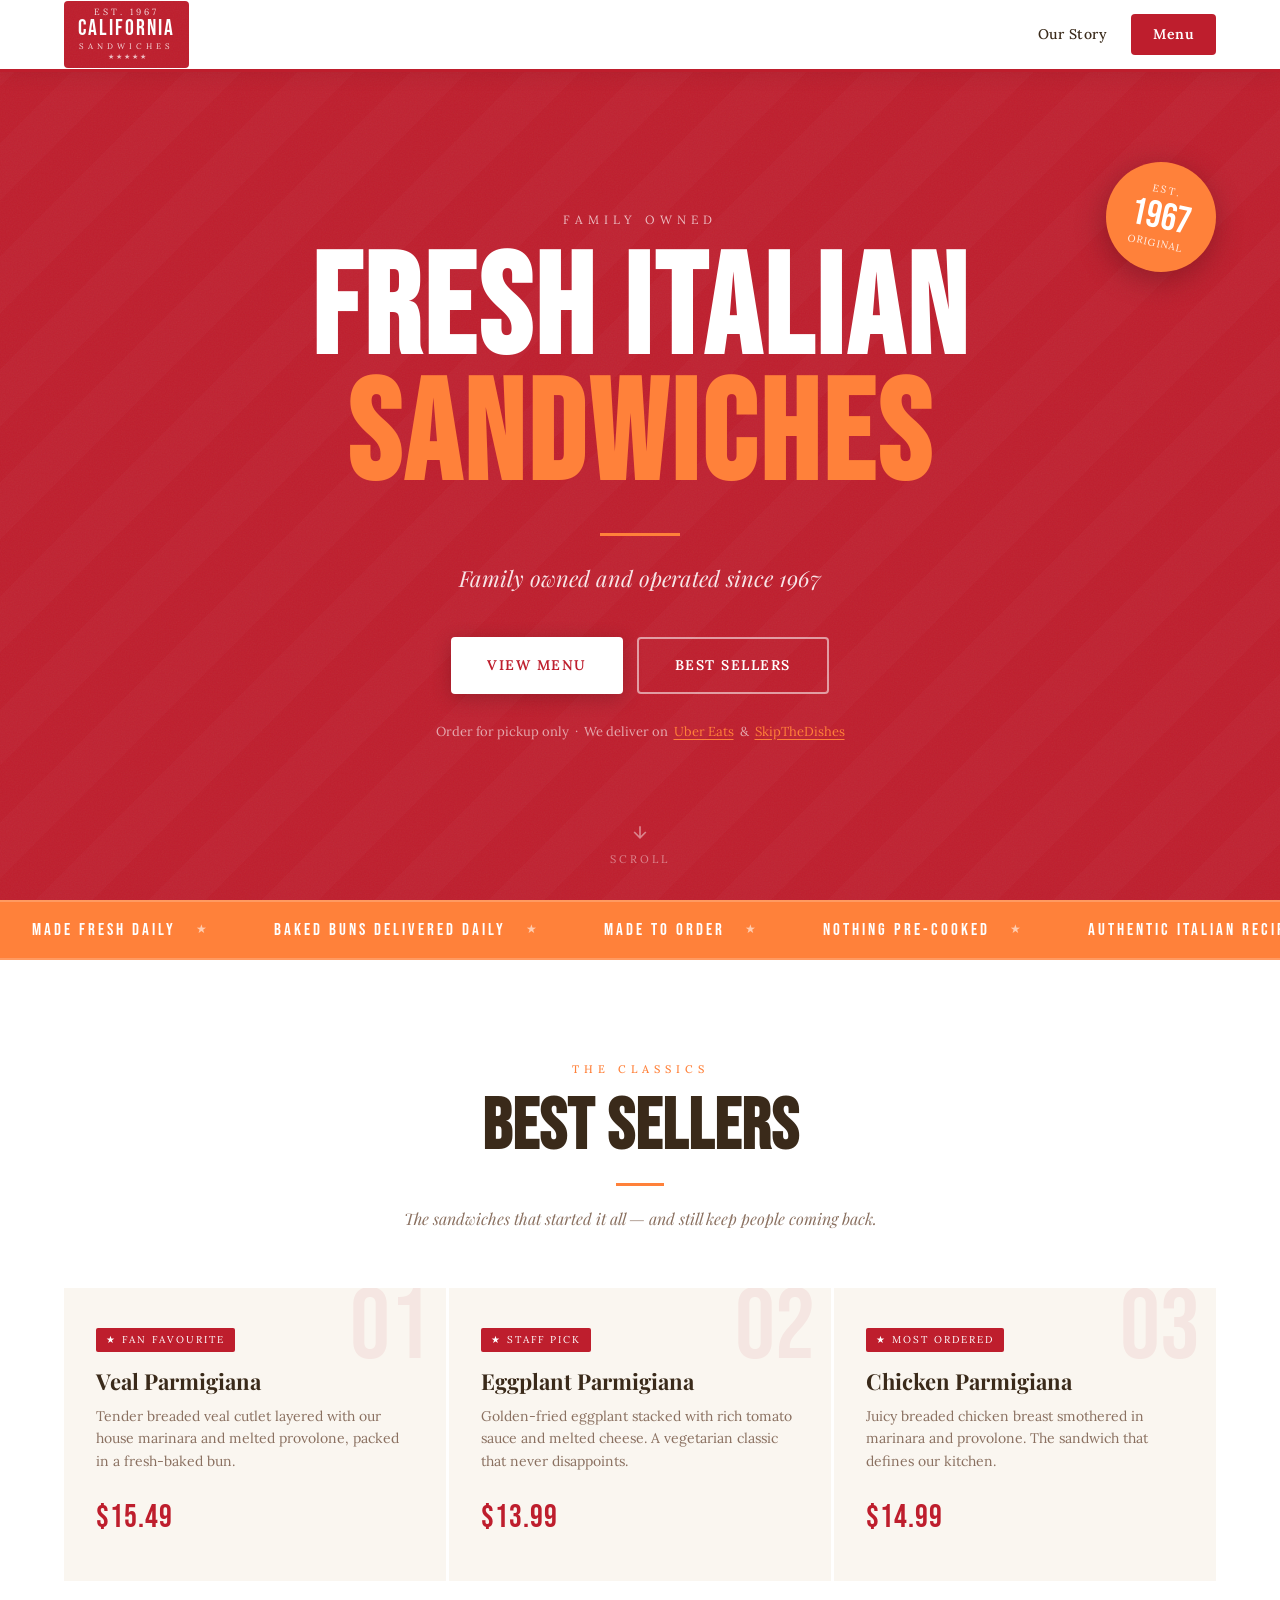
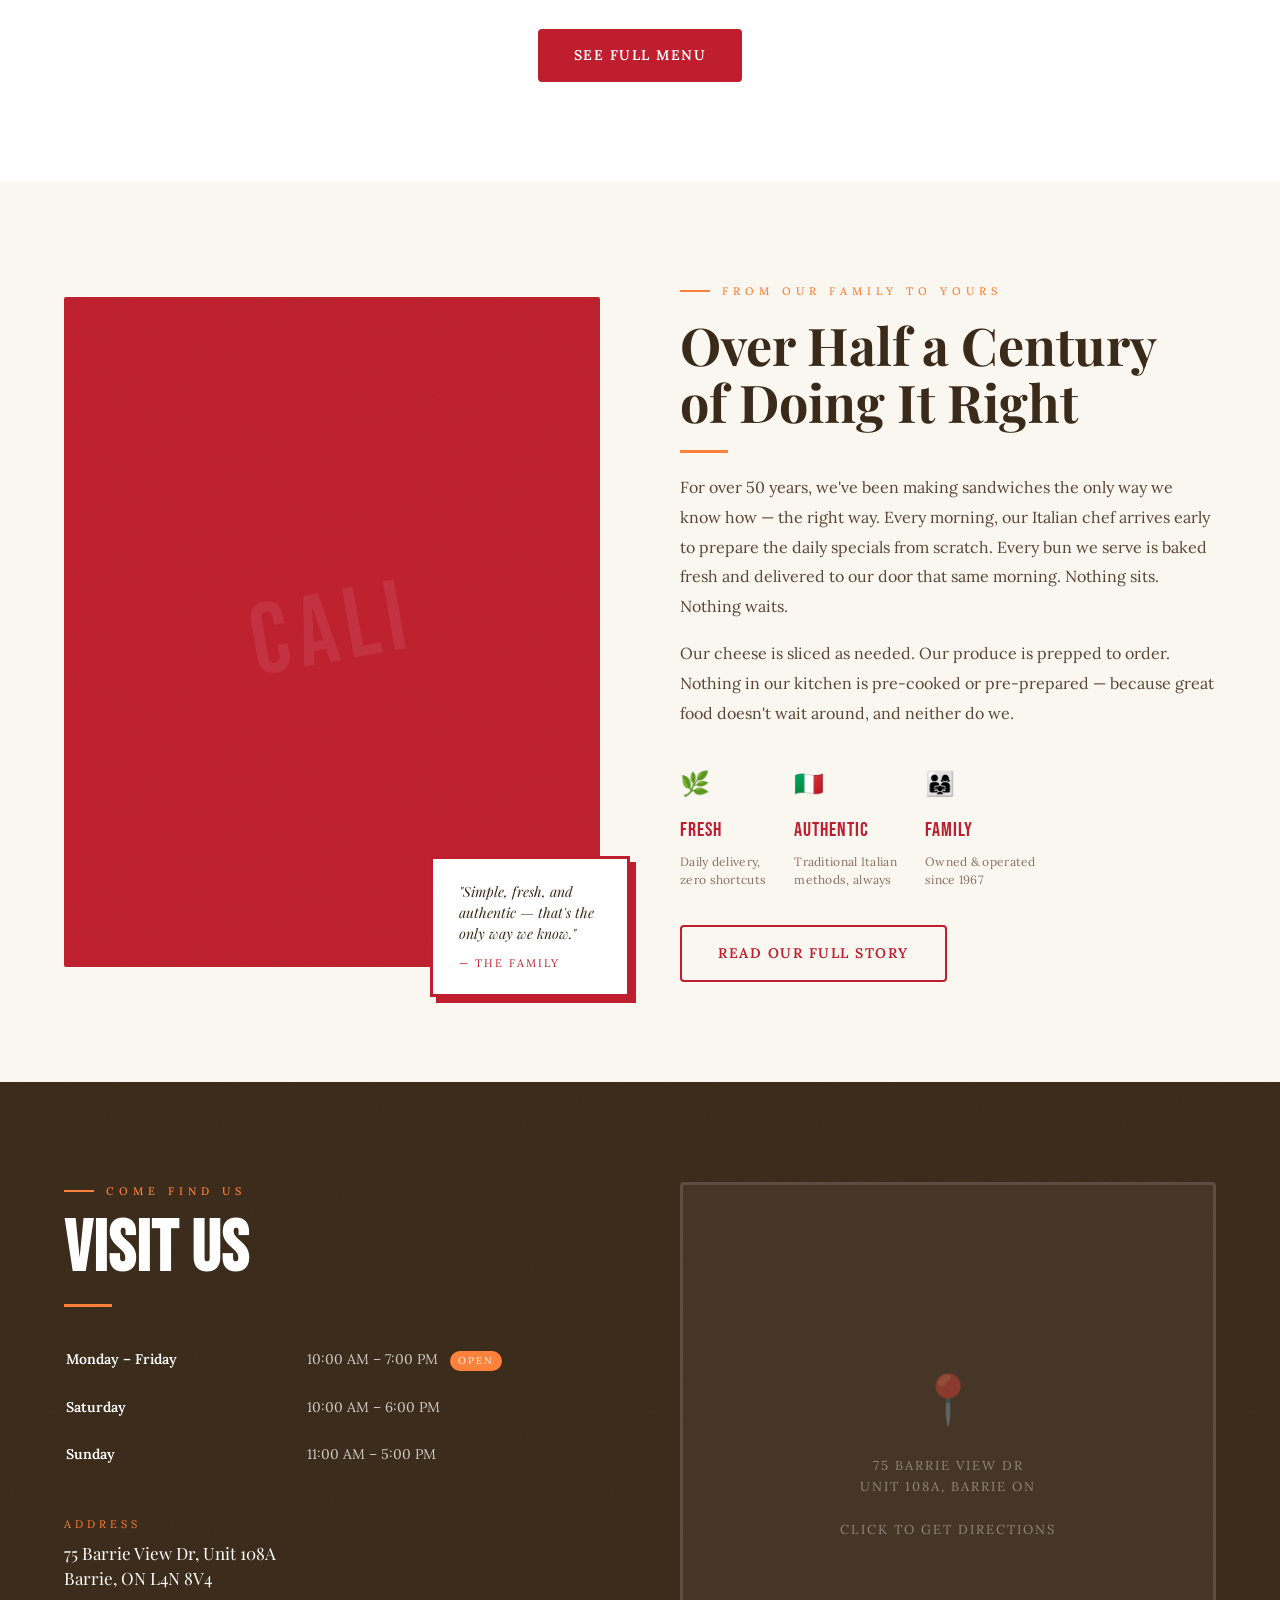
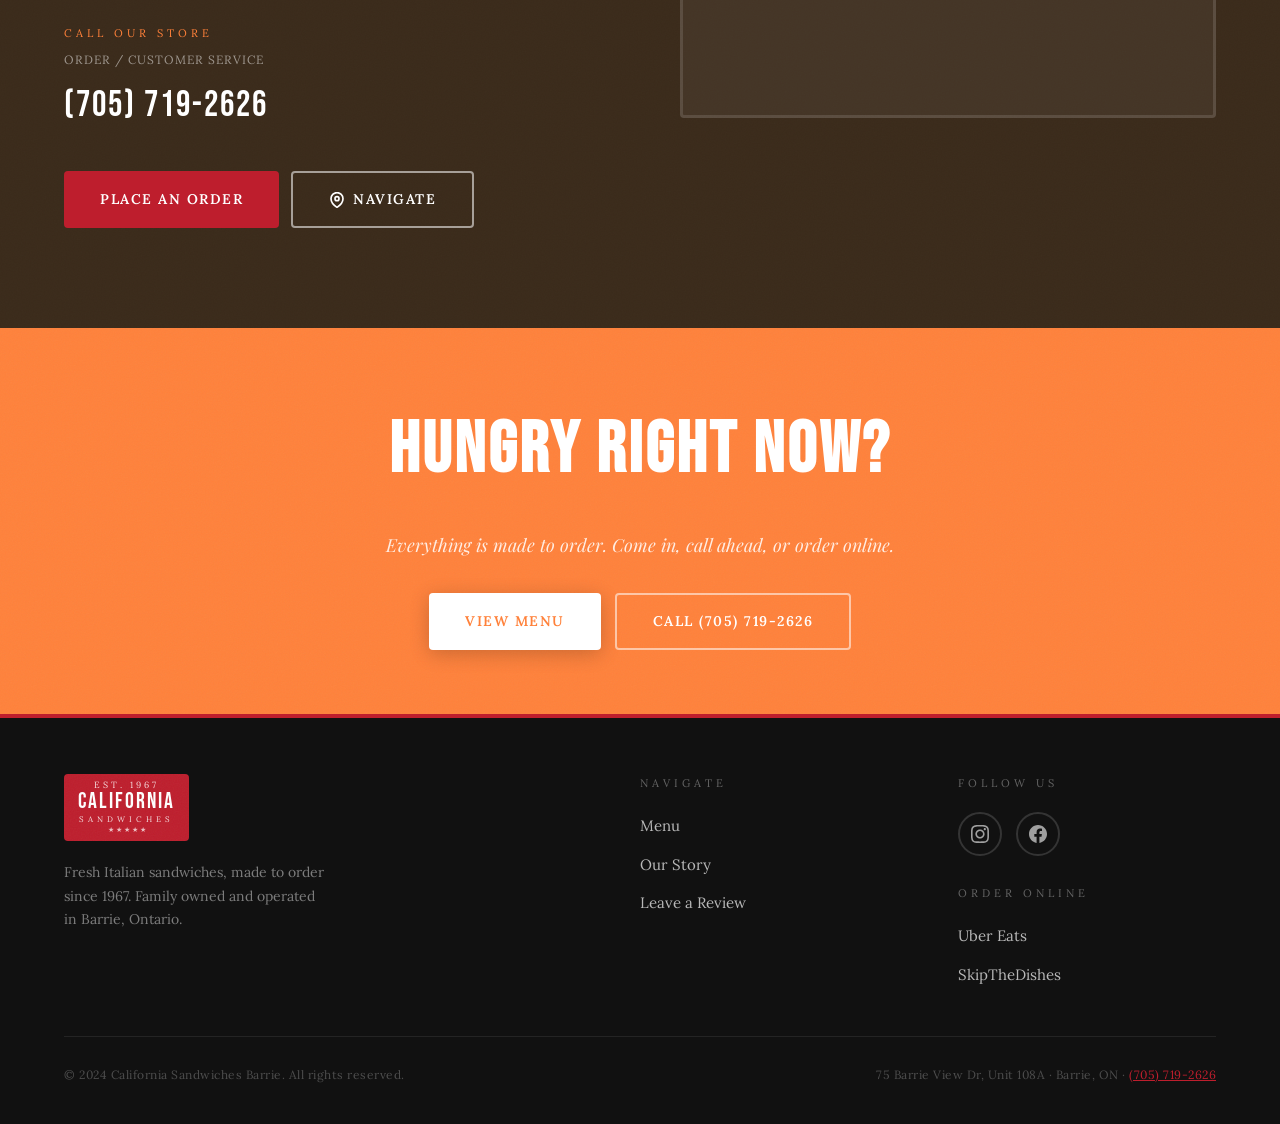
==== commit 8de961d3: "updated landing page featured menu" ====
--- a/index.html
+++ b/index.html
@@ -22,7 +22,7 @@
   <div class="hero-rule"></div>
   <p class="hero-subtitle">Family owned and operated since 1967</p>
   <div class="hero-btns">
-    <a class="btn btn-primary" href="menu.html">View Menu</a>
+    <a class="btn btn-primary" href="pages/menu.html">View Menu</a>
     <a class="btn btn-secondary" href="#bestsellers">Best Sellers</a>
   </div>
   <p class="hero-order-note">
@@ -76,25 +76,25 @@
         <span class="bs-tag">★ Fan Favourite</span>
         <h3 class="bs-name">Veal Parmigiana</h3>
         <p class="bs-desc">Tender breaded veal cutlet layered with our house marinara and melted provolone, packed in a fresh-baked bun.</p>
-        <span class="bs-price">$13.99</span>
+        <span class="bs-price">$15.49</span>
       </div>
       <div class="bs-card reveal reveal-delay-1">
         <div class="bs-num">02</div>
         <span class="bs-tag">★ Staff Pick</span>
         <h3 class="bs-name">Eggplant Parmigiana</h3>
         <p class="bs-desc">Golden-fried eggplant stacked with rich tomato sauce and melted cheese. A vegetarian classic that never disappoints.</p>
-        <span class="bs-price">$11.99</span>
+        <span class="bs-price">$13.99</span>
       </div>
       <div class="bs-card reveal reveal-delay-2">
         <div class="bs-num">03</div>
         <span class="bs-tag">★ Most Ordered</span>
         <h3 class="bs-name">Chicken Parmigiana</h3>
         <p class="bs-desc">Juicy breaded chicken breast smothered in marinara and provolone. The sandwich that defines our kitchen.</p>
-        <span class="bs-price">$12.99</span>
+        <span class="bs-price">$14.99</span>
       </div>
     </div>
     <div style="text-align:center;margin-top:48px;">
-      <a class="btn btn-red" href="menu.html">See Full Menu</a>
+      <a class="btn btn-red" href="pages/menu.html">See Full Menu</a>
     </div>
   </div>
 </section>
@@ -136,7 +136,7 @@
           </div>
         </div>
         <div style="margin-top:36px;">
-          <a class="btn btn-outline-red" href="story.html">Read Our Full Story</a>
+          <a class="btn btn-outline-red" href="pages/story.html">Read Our Full Story</a>
         </div>
       </div>
     </div>
@@ -184,7 +184,7 @@
         </div>
 
         <div class="visit-btns">
-          <a class="btn btn-red" href="menu.html">Place an Order</a>
+          <a class="btn btn-red" href="pages/menu.html">Place an Order</a>
           <a class="btn btn-secondary" href="https://www.google.com/maps/dir//California+Sandwiches+Barrie,+75+Barrie+View+Dr+Unit+108A,+Barrie,+ON+L4N+8V4,+Canada" target="_blank" rel="noopener">
             <svg width="16" height="16" viewBox="0 0 24 24" fill="none" stroke="currentColor" stroke-width="2.5"><path d="M21 10c0 7-9 13-9 13s-9-6-9-13a9 9 0 0 1 18 0z"/><circle cx="12" cy="10" r="3"/></svg>
             Navigate
@@ -208,7 +208,7 @@
     <h2>Hungry Right Now?</h2>
     <p>Everything is made to order. Come in, call ahead, or order online.</p>
     <div style="display:flex;gap:14px;justify-content:center;flex-wrap:wrap;">
-      <a class="btn btn-primary" href="menu.html" style="background:var(--white);color:var(--orange);">View Menu</a>
+      <a class="btn btn-primary" href="pages/menu.html" style="background:var(--white);color:var(--orange);">View Menu</a>
       <a class="btn btn-secondary" href="tel:+17057192626">Call (705) 719-2626</a>
     </div>
   </div>
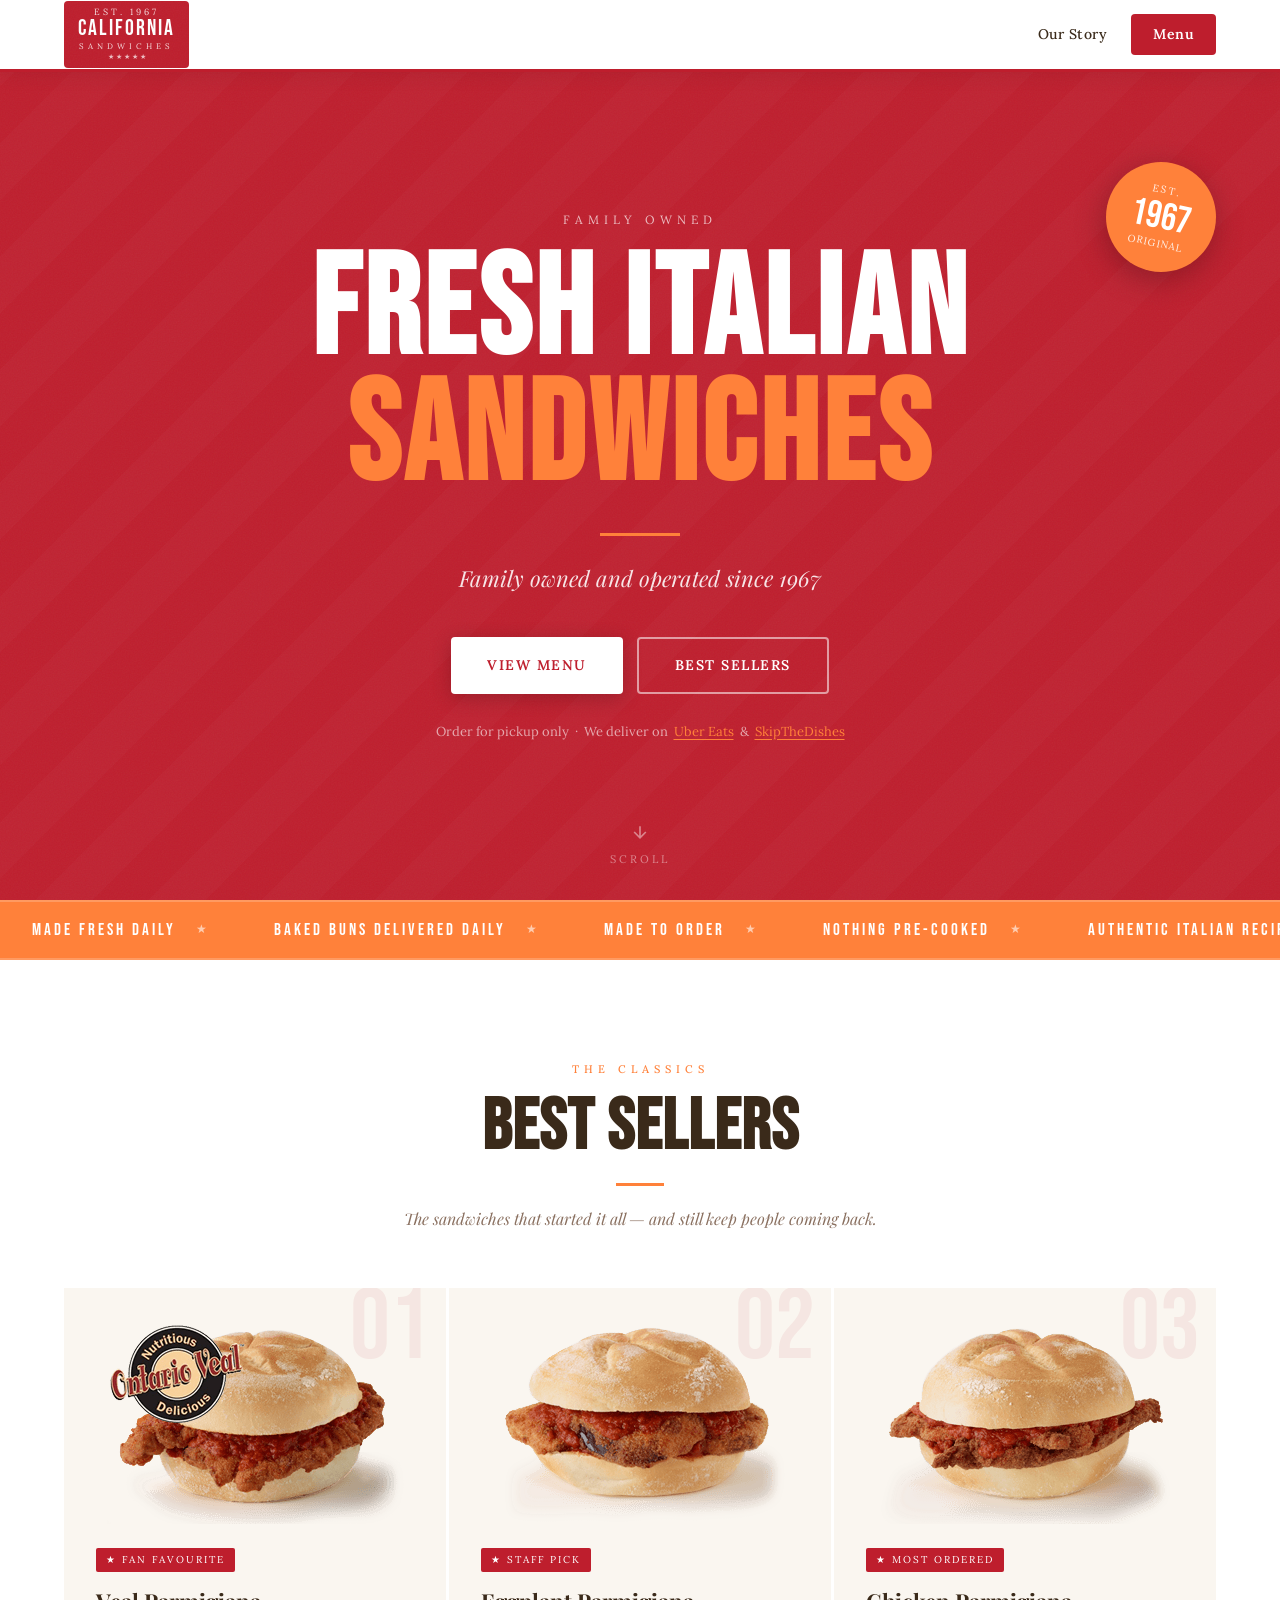
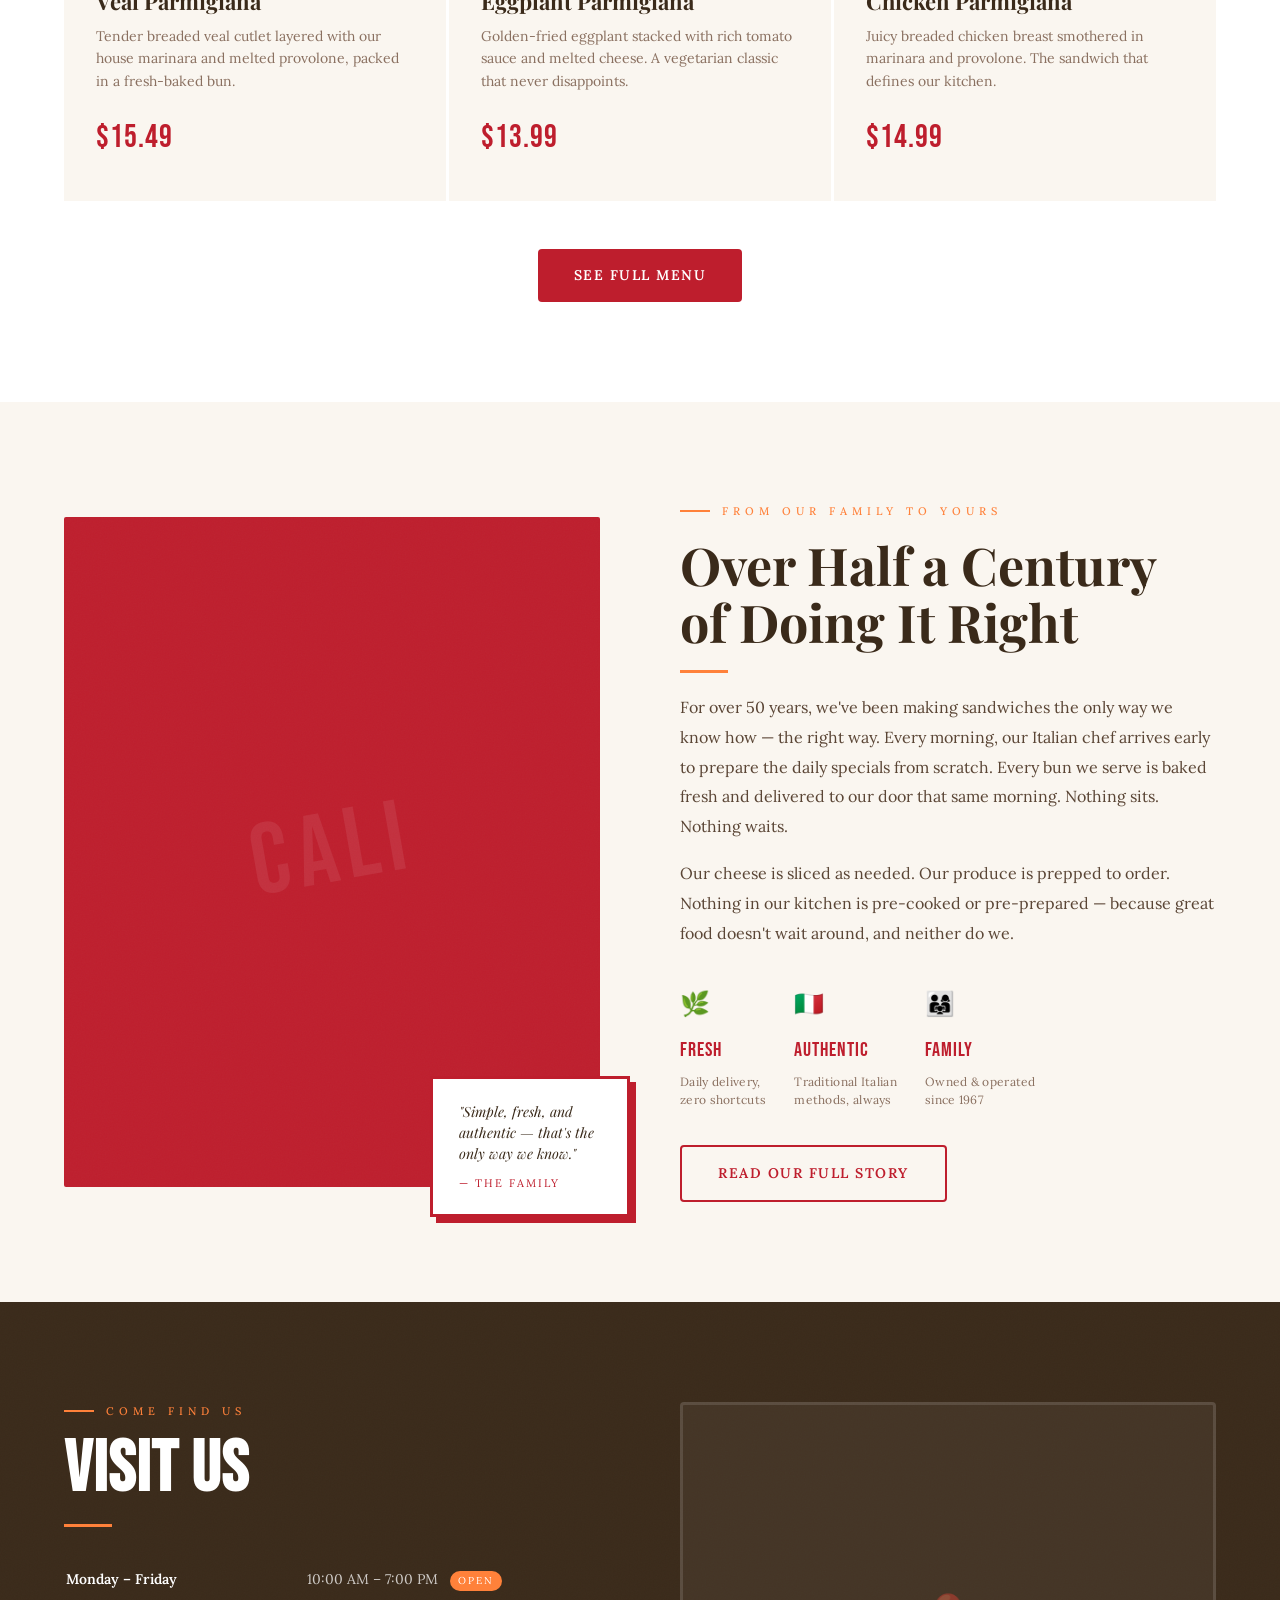
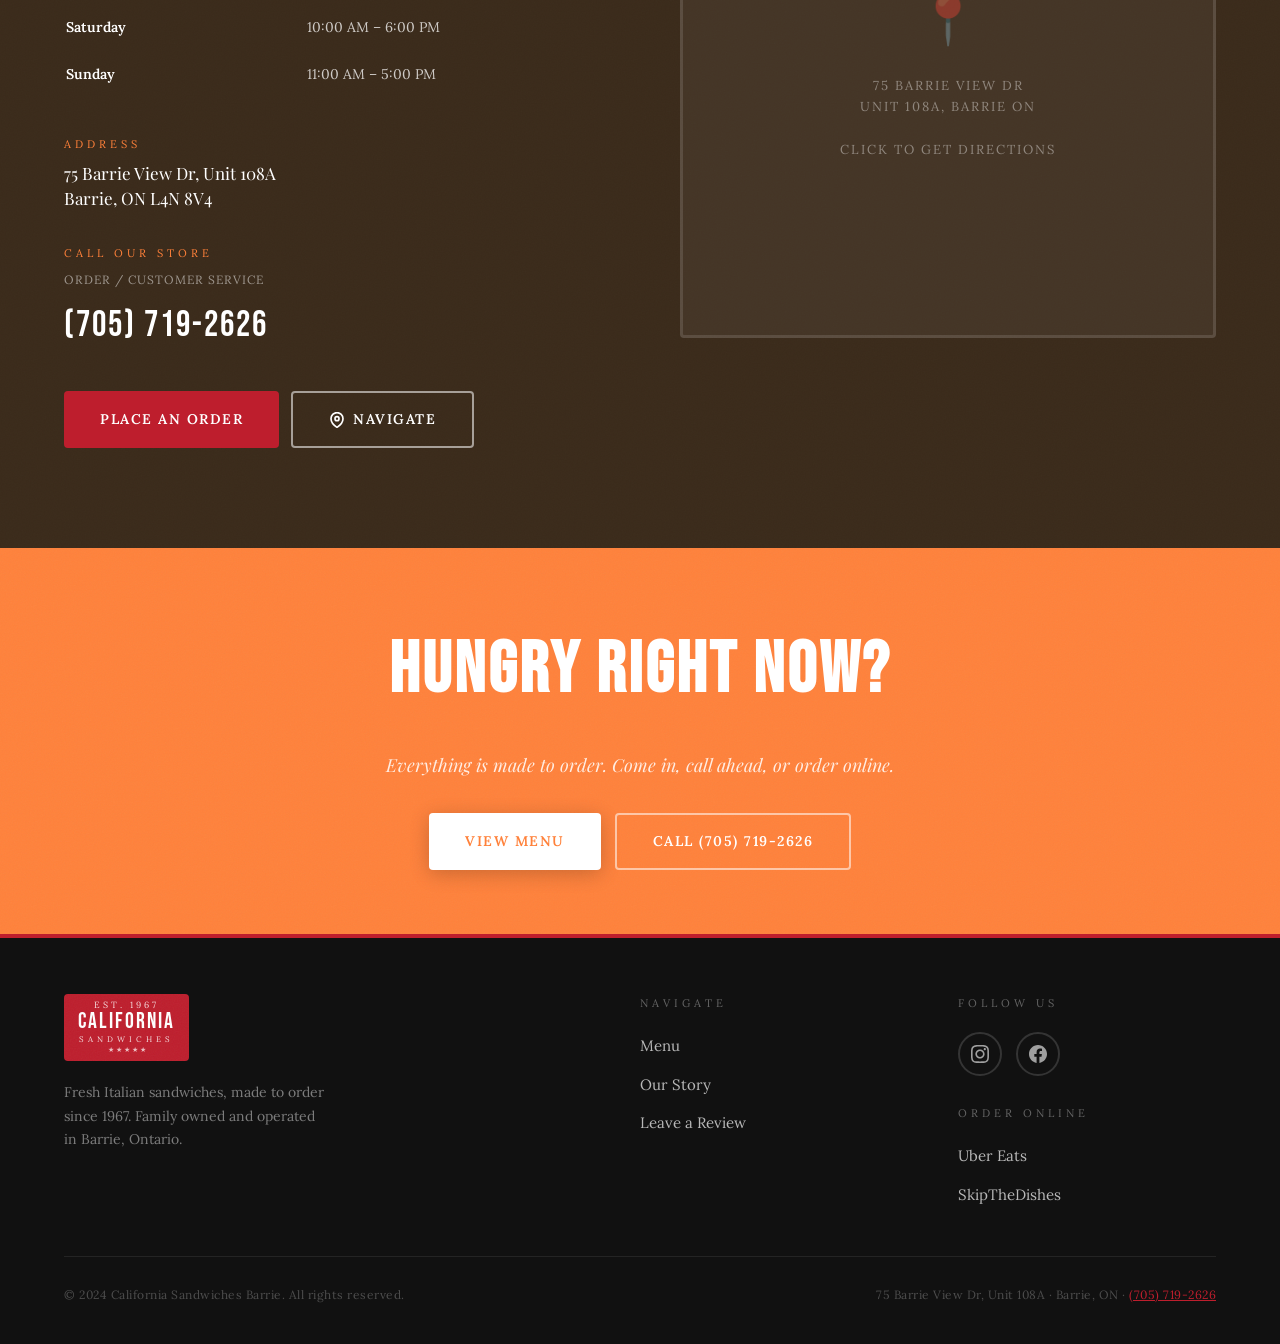
==== commit 5c985d2c: "added images to featured items on homepage" ====
--- a/index.html
+++ b/index.html
@@ -73,6 +73,7 @@
     <div class="bestsellers-grid">
       <div class="bs-card reveal">
         <div class="bs-num">01</div>
+        <img class="bs-img" src="public/images/veal.png" alt="Veal Parmigiana sandwich" width="297" height="200">
         <span class="bs-tag">★ Fan Favourite</span>
         <h3 class="bs-name">Veal Parmigiana</h3>
         <p class="bs-desc">Tender breaded veal cutlet layered with our house marinara and melted provolone, packed in a fresh-baked bun.</p>
@@ -80,6 +81,7 @@
       </div>
       <div class="bs-card reveal reveal-delay-1">
         <div class="bs-num">02</div>
+        <img class="bs-img" src="public/images/eggplant.png" alt="Eggplant Parmigiana sandwich" width="297" height="200">
         <span class="bs-tag">★ Staff Pick</span>
         <h3 class="bs-name">Eggplant Parmigiana</h3>
         <p class="bs-desc">Golden-fried eggplant stacked with rich tomato sauce and melted cheese. A vegetarian classic that never disappoints.</p>
@@ -87,6 +89,7 @@
       </div>
       <div class="bs-card reveal reveal-delay-2">
         <div class="bs-num">03</div>
+        <img class="bs-img" src="public/images/chicken.png" alt="Chicken Parmigiana sandwich" width="297" height="200">
         <span class="bs-tag">★ Most Ordered</span>
         <h3 class="bs-name">Chicken Parmigiana</h3>
         <p class="bs-desc">Juicy breaded chicken breast smothered in marinara and provolone. The sandwich that defines our kitchen.</p>
--- a/assets/css/styles.css
+++ b/assets/css/styles.css
@@ -703,6 +703,12 @@
   position: absolute; top: -10px; right: 16px;
   line-height: 1; pointer-events: none;
 }
+.bs-img {
+  display: block;
+  width: 100%; max-width: 297px; height: auto;
+  margin: 0 auto 20px;
+  mix-blend-mode: multiply; /* hides the photos' white background on the cream card */
+}
 .bs-tag {
   background: var(--red); color: var(--white);
   font-size: 10px; letter-spacing: 2px; text-transform: uppercase;
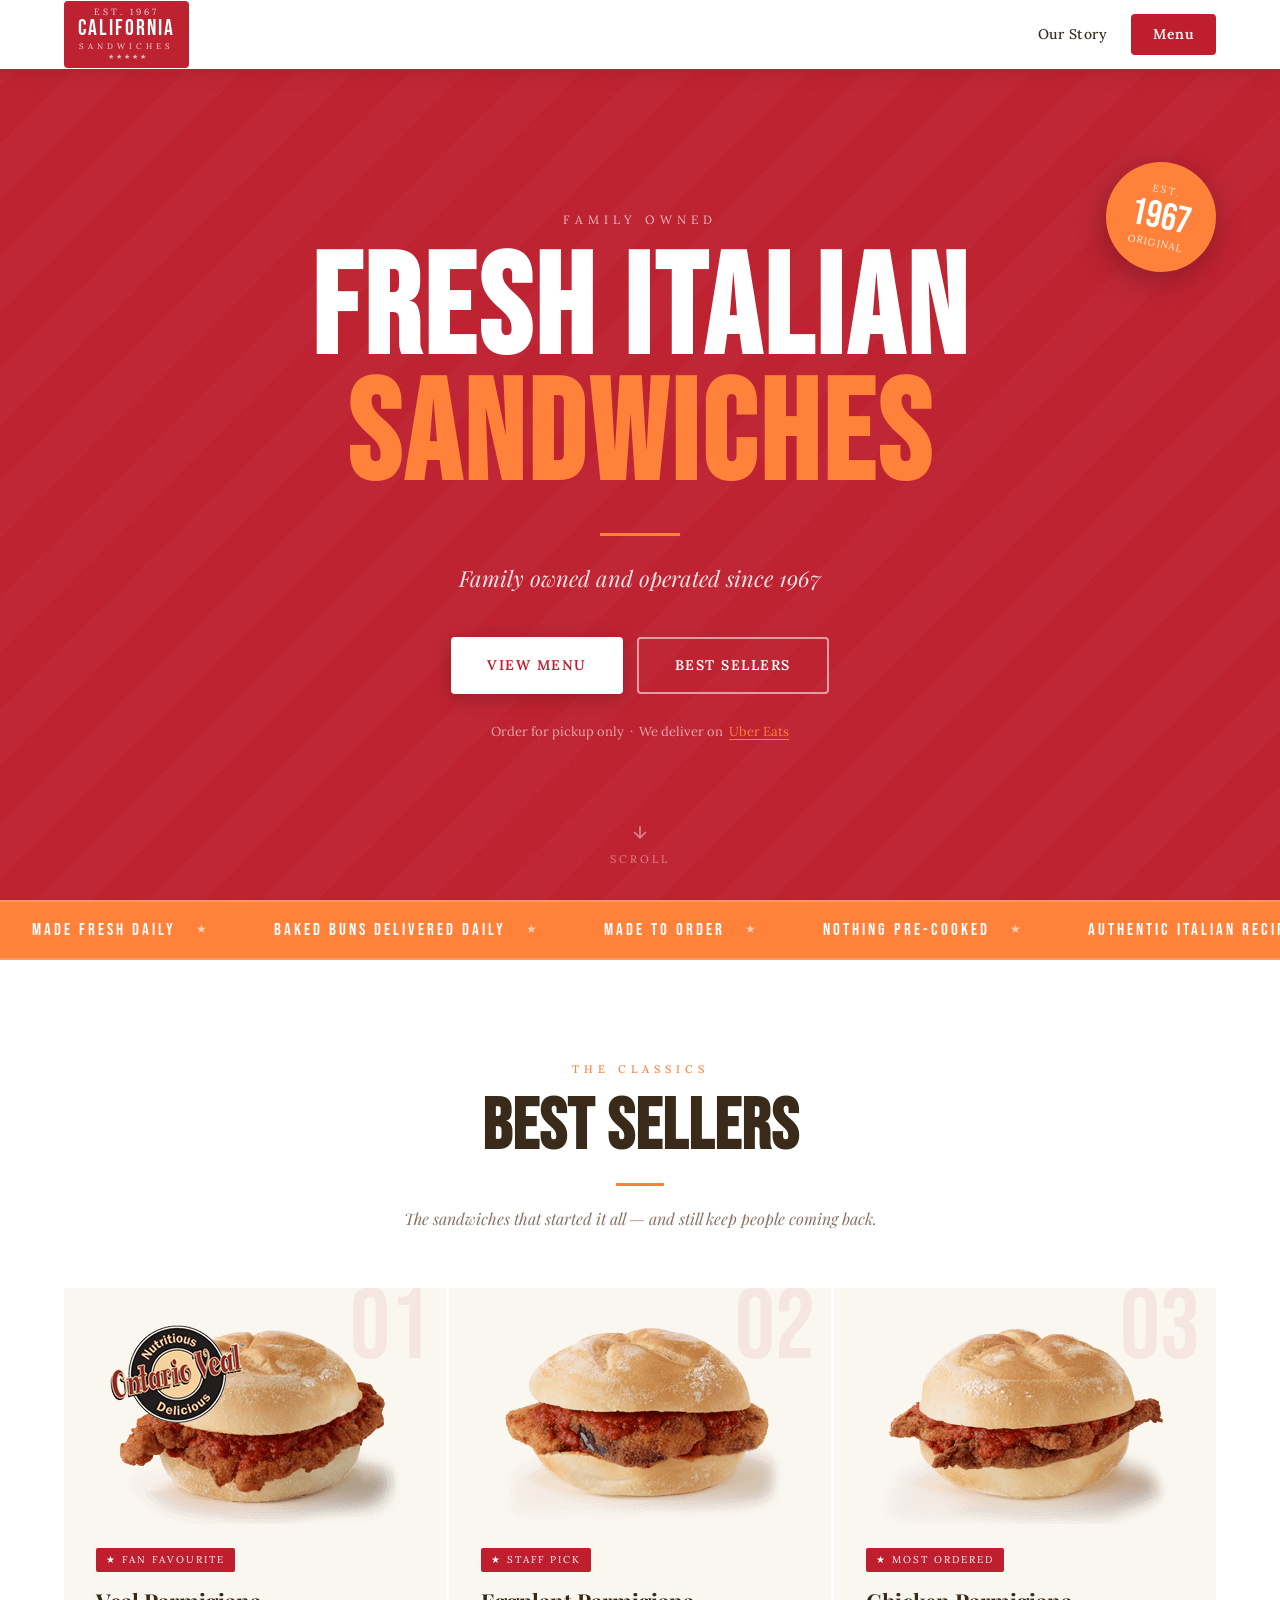
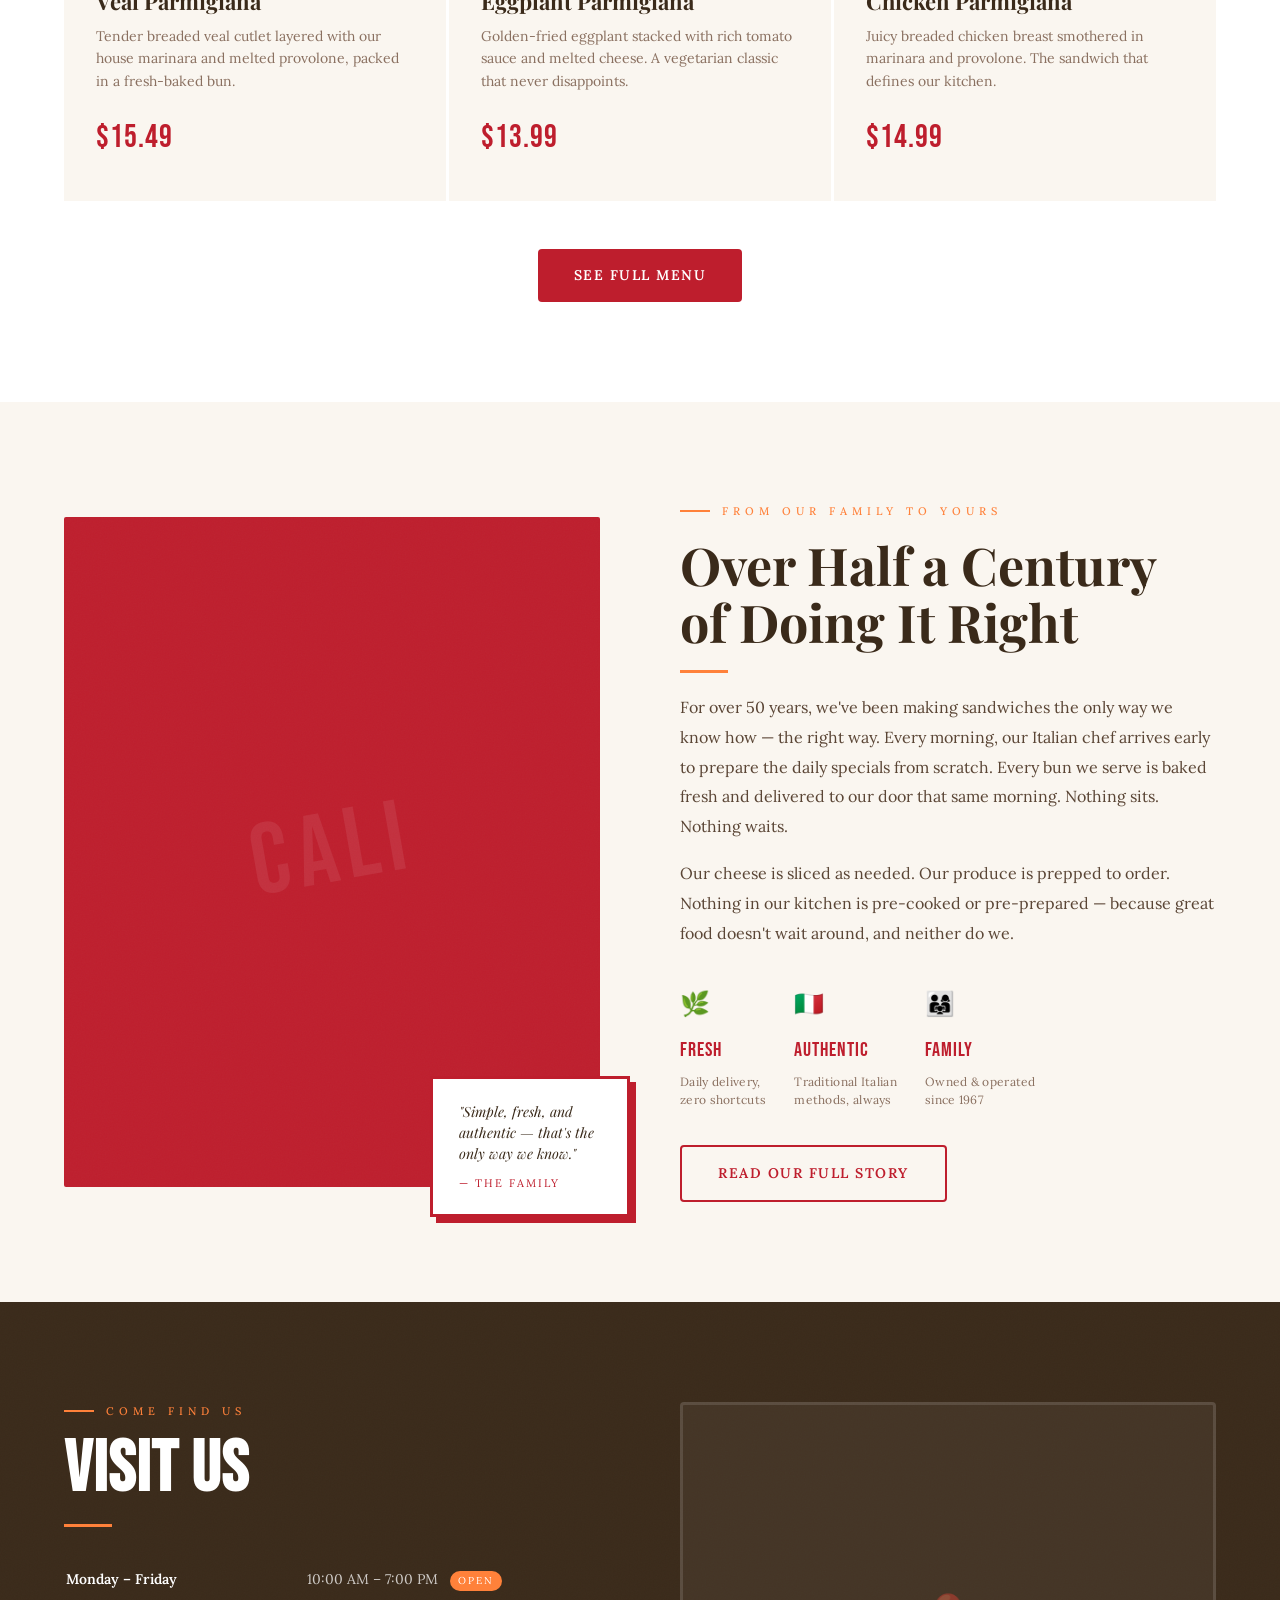
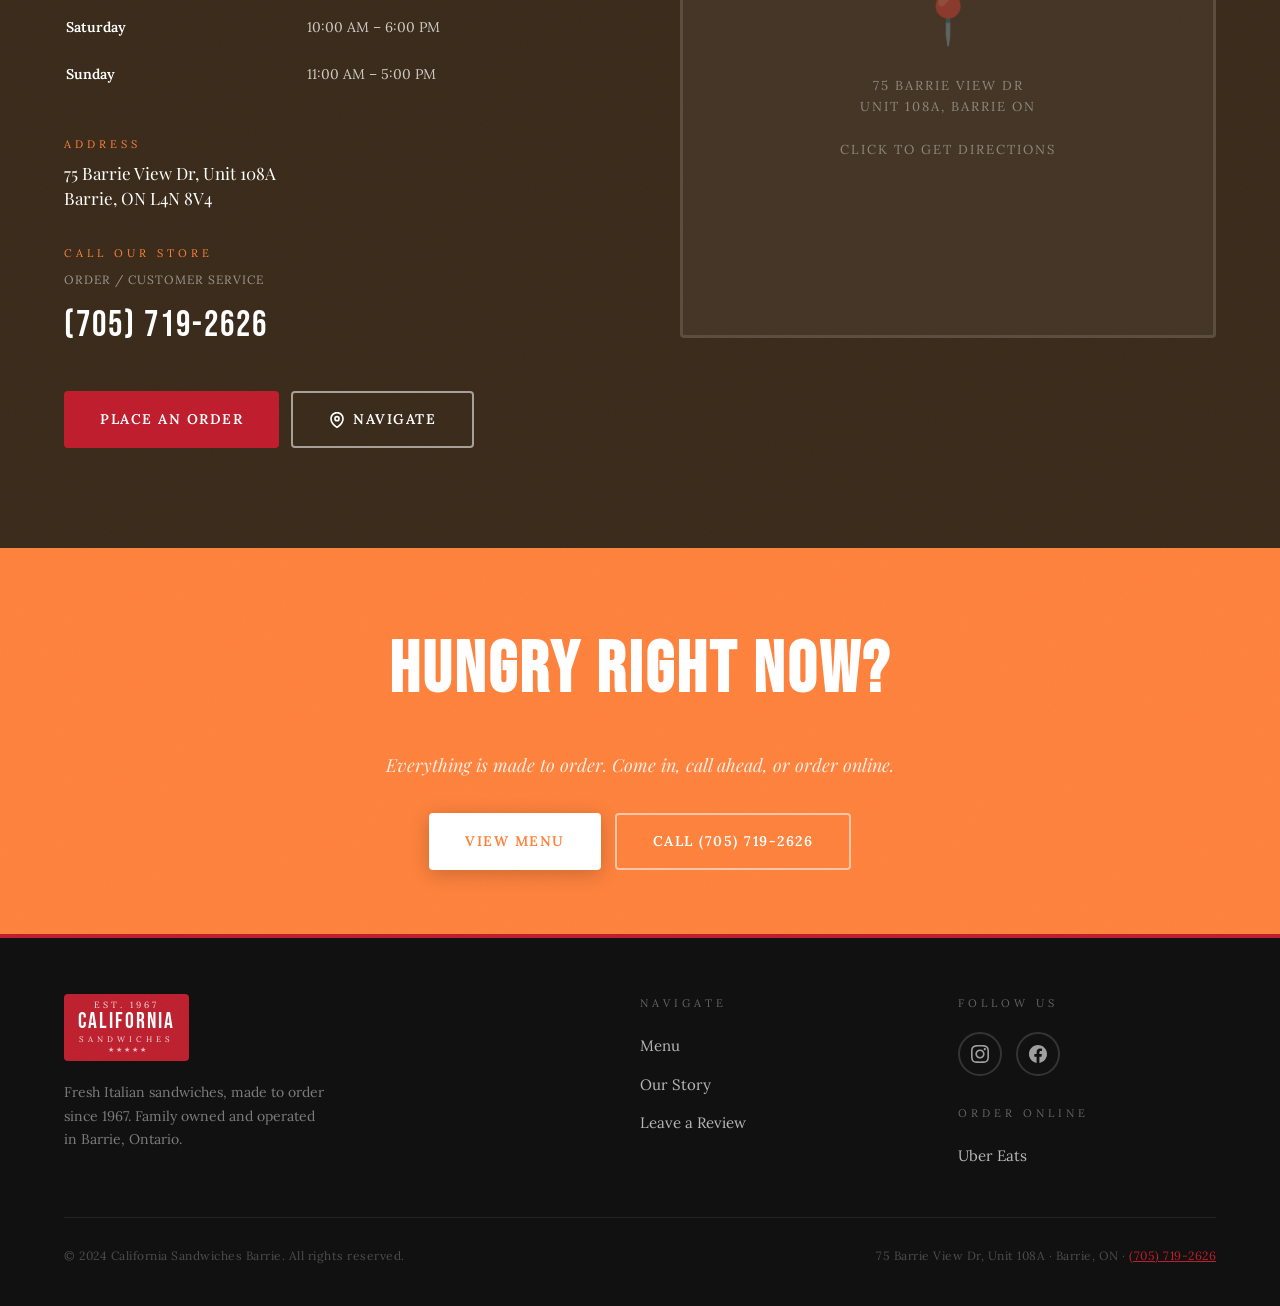
==== commit 7ae38bfc: "added proper links to footer" ====
--- a/index.html
+++ b/index.html
@@ -27,9 +27,9 @@
   </div>
   <p class="hero-order-note">
     Order for pickup only &nbsp;·&nbsp; We deliver on&nbsp;
-    <a href="https://www.ubereats.com" target="_blank" rel="noopener">Uber Eats</a>
-    &nbsp;&amp;&nbsp;
-    <a href="https://www.skipthedishes.com" target="_blank" rel="noopener">SkipTheDishes</a>
+    <a href="https://www.ubereats.com/ca/store/california-sandwiches-barrie/wrpcuyBGSUGrwWFQw2cZxw" target="_blank" rel="noopener">Uber Eats</a>
+    <!-- &nbsp;&amp;&nbsp; -->
+    <!-- <a href="https://www.skipthedishes.com" target="_blank" rel="noopener">SkipTheDishes</a> -->
   </p>
   <div class="hero-badge">
     <span class="hero-badge-top">Est.</span>
--- a/assets/css/styles.css
+++ b/assets/css/styles.css
@@ -527,6 +527,12 @@
 }
 .menu-section:nth-child(even) .menu-item { background: var(--white); }
 .menu-item:hover { border-left-color: var(--orange); transform: translateX(3px); }
+.menu-item-img {
+  display: block;
+  width: 100%; max-width: 240px; height: auto;
+  margin: 0 auto 14px;
+  mix-blend-mode: multiply; /* hides the photos' white background */
+}
 .menu-item-top { display: flex; justify-content: space-between; align-items: baseline; gap: 12px; margin-bottom: 6px; }
 .menu-item-name {
   font-family: var(--font-serif); font-weight: 700;
